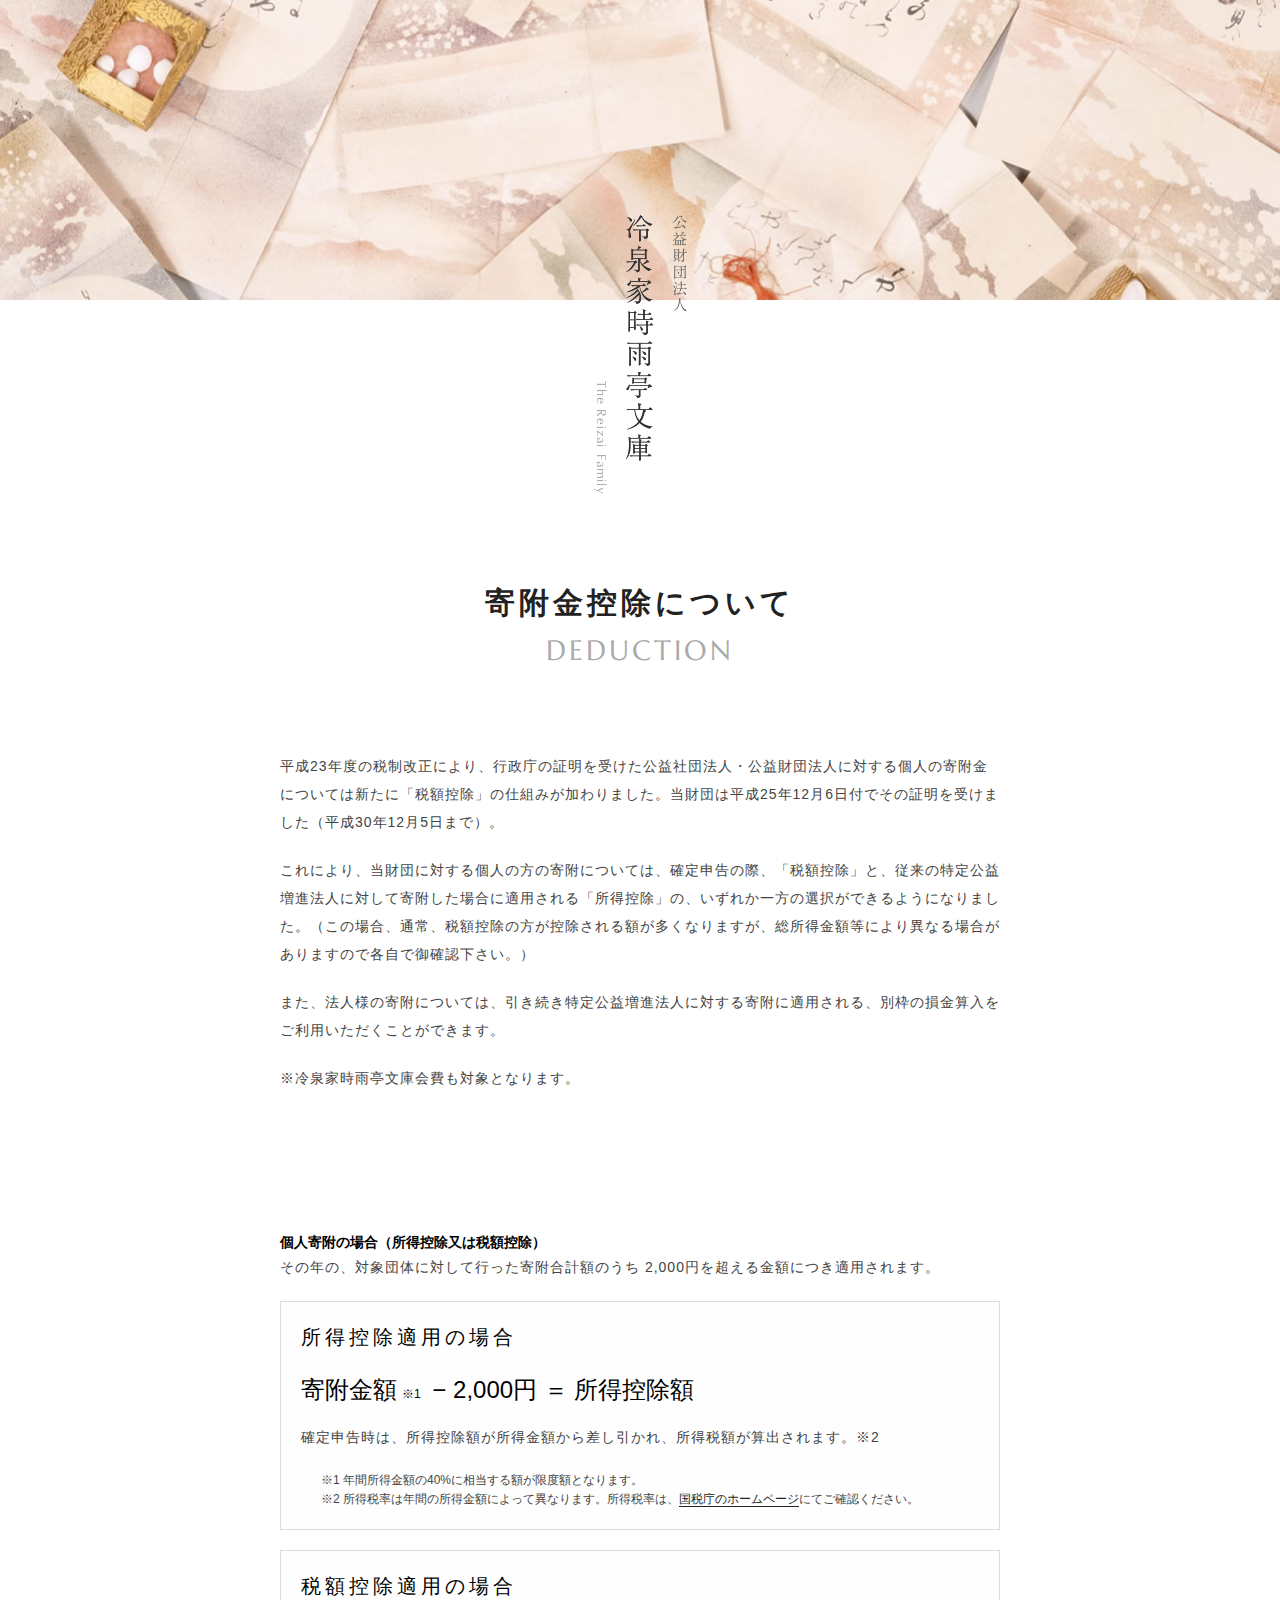
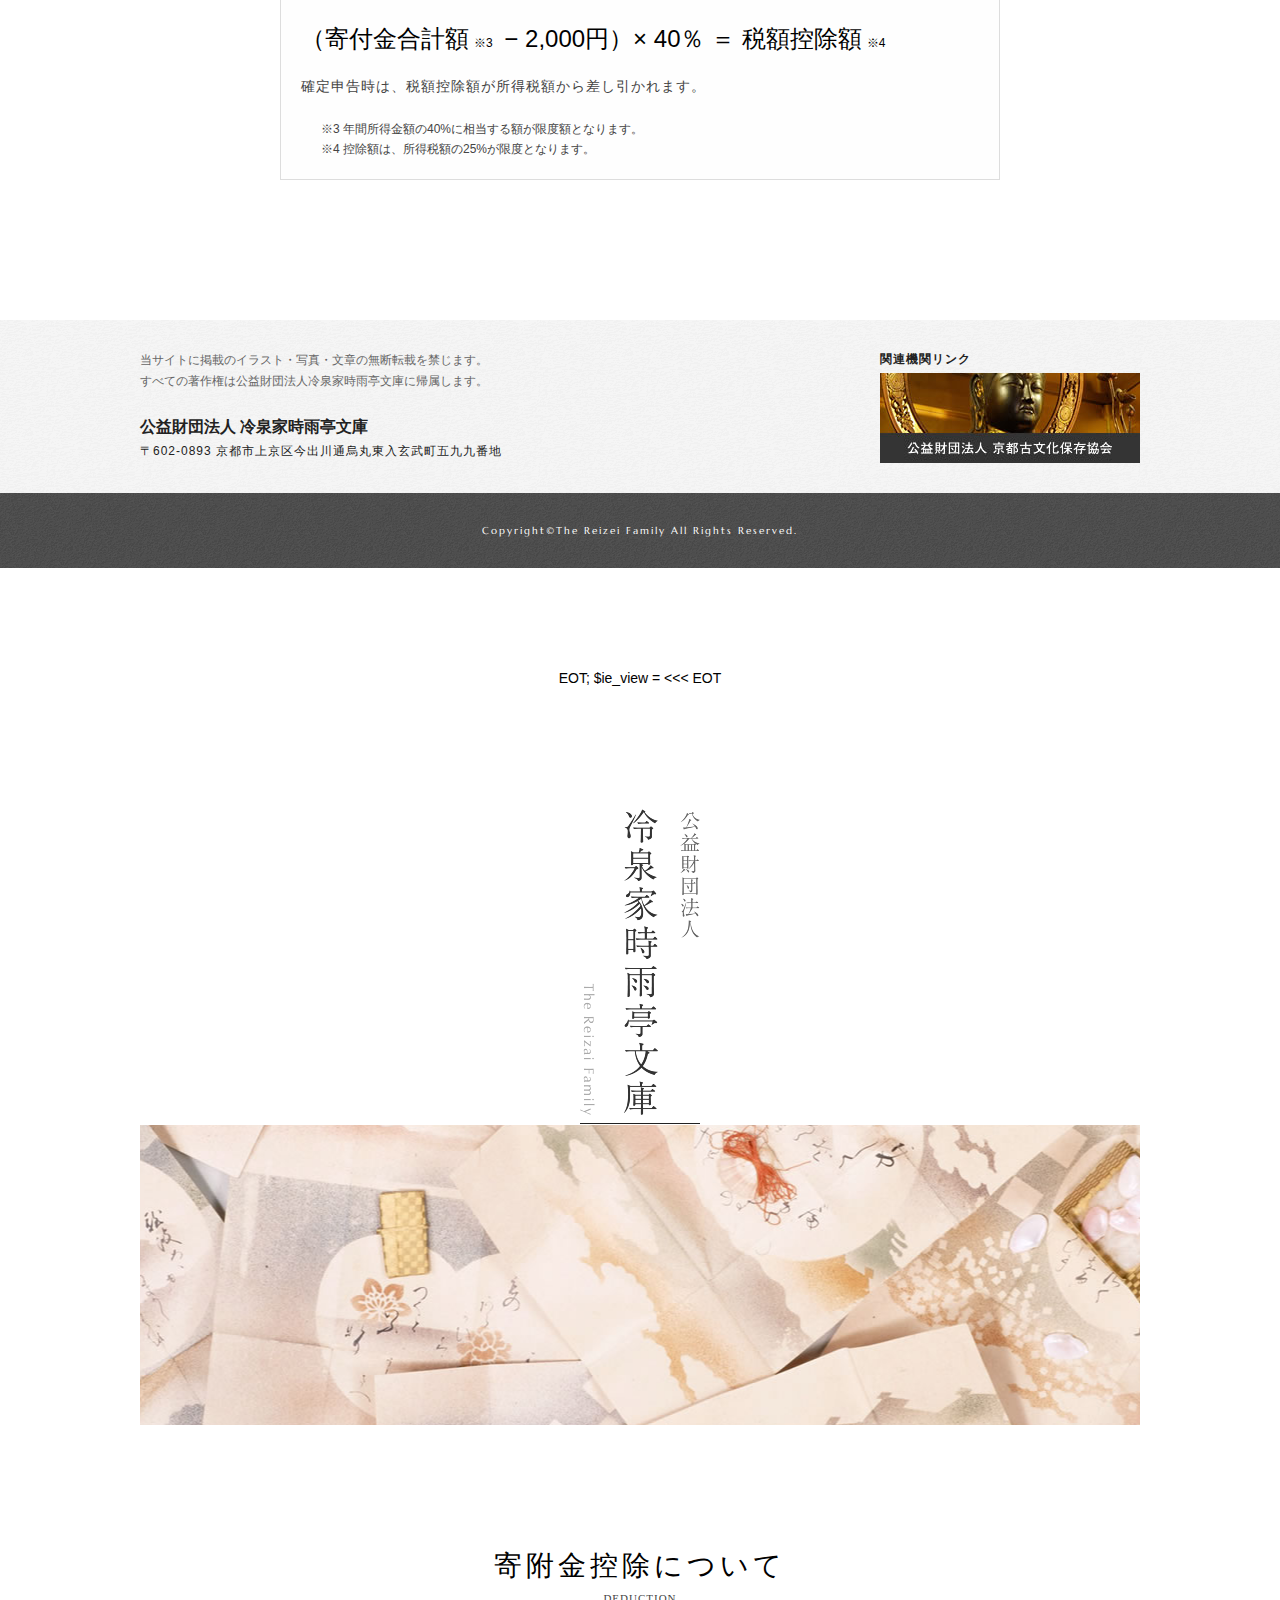
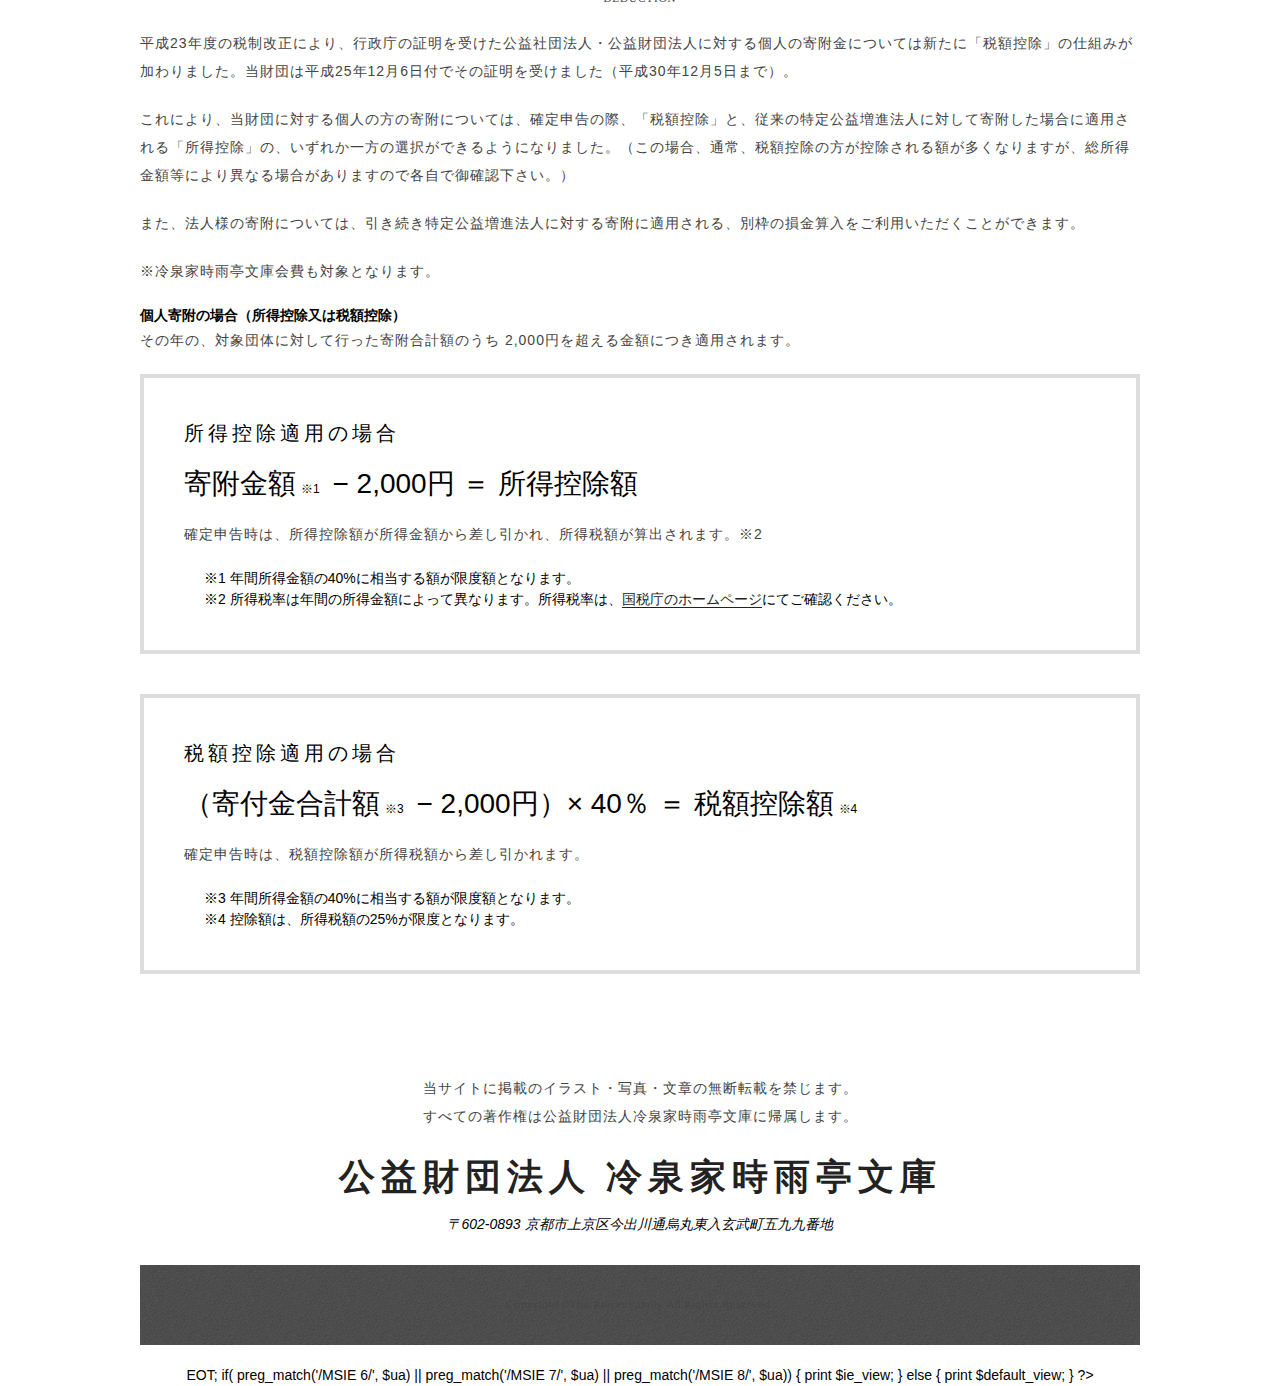
==== deduction/index.html @ daffceaa "テストアップ" ====
<?php

$ua = $_SERVER['HTTP_USER_AGENT'];

$default_view = <<< EOT
<!DOCTYPE html>
<html lang="ja" class="device-desktop">
<head>

  <meta charset="UTF-8">
  <title>寄附金控除について | 公益財団法人 冷泉家時雨亭文庫</title>
  <meta name="description" content="財団法人「冷泉家時雨亭文庫」は、冷泉家に伝わる貴重な文化遺産を、将来にわたり総合的かつ恒久的に継承保存していくことを目的に設立されました。">
  <meta name="keywords" content="冷泉家,冷泉,冷泉家時雨亭文庫,時雨亭,和歌">

  <meta property="og:title" content="">
  <meta property="og:description" content="">
  <meta property="og:url" content="">
  <meta property="og:type" content="website">
  <meta property="og:locale" content="ja_JP">
  <meta property="og:site_name" content="">
  <meta property="og:image" content="/assets/img/og/og.jpg">

  <meta name="viewport" content="width=device-width, initial-scale=1, minimum-scale=1, maximum-scale=1, user-scalable=no">
  <meta name="format-detection" content="telephone=no">

  <link rel="stylesheet" href="https://maxcdn.bootstrapcdn.com/font-awesome/4.2.0/css/font-awesome.min.css">
  <link rel="stylesheet" href="/assets/css/font-awesome.min.css">
  <link rel="stylesheet" href="/assets/css/reset.css">
  <link rel="stylesheet" href="/assets/css/style.css">
  <link rel="stylesheet" href="/assets/css/jquery.bxslider.css">

  <!--[if lt IE 9]><script src="/assets/js/html5shiv.min.js"></script><![endif]-->
  <script src="//typesquare.com/accessor/script/typesquare.js?W7M97tGC9VM%3D"></script>

  <script>
    (function(i,s,o,g,r,a,m){i['GoogleAnalyticsObject']=r;i[r]=i[r]||function(){
    (i[r].q=i[r].q||[]).push(arguments)},i[r].l=1*new Date();a=s.createElement(o),
    m=s.getElementsByTagName(o)[0];a.async=1;a.src=g;m.parentNode.insertBefore(a,m)
    })(window,document,'script','//www.google-analytics.com/analytics.js','ga');
    ga('create', 'UA-64356770-1', 'auto');
    ga('send', 'pageview');
  </script>
</head>
<body class="contents-page">

  <div class="container">

    <div class="contents-header">
      <header>
        <div class="bg"></div>
        <div class="logo">
            <a href="/">
              <h1>冷泉家時雨亭文庫</h1>
              <h2>公益社団法人</h2>
              <h3>The Reizei Family</h3>
            </a>
  		  </div>
      </header>
    </div>

    <div class="form-contents">

      <div class="lead-txt">
        <h1>寄附金控除について</h1>
        <h2 class="en">DEDUCTION</h2>
      </div>

      <div class="section">
        <p>平成23年度の税制改正により、行政庁の証明を受けた公益社団法人・公益財団法人に対する個人の寄附金については新たに「税額控除」の仕組みが加わりました。当財団は平成25年12月6日付でその証明を受けました（平成30年12月5日まで）。</p>
        <p>これにより、当財団に対する個人の方の寄附については、確定申告の際、「税額控除」と、従来の特定公益増進法人に対して寄附した場合に適用される「所得控除」の、いずれか一方の選択ができるようになりました。（この場合、通常、税額控除の方が控除される額が多くなりますが、総所得金額等により異なる場合がありますので各自で御確認下さい。）</p>
        <p>また、法人様の寄附については、引き続き特定公益増進法人に対する寄附に適用される、別枠の損金算入をご利用いただくことができます。</p>
        <p>※冷泉家時雨亭文庫会費も対象となります。</p>
      </div>

      <div class="section">  
        <h3>個人寄附の場合（所得控除又は税額控除）</h3>
        <p>その年の、対象団体に対して行った寄附合計額のうち 2,000円を超える金額につき適用されます。</p>
        <div class="deduction">
          <h2>所得控除適用の場合</h2>
          <h3>寄附金額<span>※1</span> − 2,000円 ＝ 所得控除額</h3>
          <p>確定申告時は、所得控除額が所得金額から差し引かれ、所得税額が算出されます。<span>※2</span></p>
          <ul>
            <li>※1 年間所得金額の40%に相当する額が限度額となります。</li>
            <li>※2 所得税率は年間の所得金額によって異なります。所得税率は、<a href="http://www.nta.go.jp/taxanswer/shotoku/2260.htm" target="_blank">国税庁のホームページ</a>にてご確認ください。</li>
        </div>
        <div class="deduction">
          <h2>税額控除適用の場合</h2>
          <h3>（寄付金合計額<span>※3</span> − 2,000円）× 40％ ＝ 税額控除額<span>※4</span></h3>
          <p>確定申告時は、税額控除額が所得税額から差し引かれます。</p>
          <ul>
            <li>※3 年間所得金額の40%に相当する額が限度額となります。</li>
            <li>※4 控除額は、所得税額の25%が限度となります。</li>
        </div>
      </div>


    </div>

    <footer>
      <div class="inner">
        <section class="info">
          <p>当サイトに掲載のイラスト・写真・文章の無断転載を禁じます。<br>すべての著作権は公益財団法人冷泉家時雨亭文庫に帰属します。</p>
          <h1>公益財団法人 冷泉家時雨亭文庫</h1>
          <address>〒602-0893 <span class="only-phone"><br></span>京都市上京区今出川通烏丸東入玄武町五九九番地</address>
        </section>
        <section class="link">
          <h1>関連機関リンク</h1>
          <div><a href="http://www.kobunka.com/" target="_blank">公益財団法人 京都古文化保存協会</a></figure>
        </section>
      </div>
    </footer>
  
    <div class="copyright">
      <small>Copyright&copy;The Reizei Family All Rights Reserved.</small>
    </div>

  </div>

  <script src="https://ajax.googleapis.com/ajax/libs/jquery/1.11.1/jquery.min.js"></script>
  <script src="/assets/js/jquery.easing1.3.js"></script>
  <script src="/assets/js/jquery.general.responsive.js"></script>
  <script src="/assets/js/jquery.bxslider.min.js"></script>
  <script src="/assets/js/jquery.inview.min.js"></script>
  <script src="/assets/js/jquery.pjax.js"></script>
  <script src="/assets/js/common.js"></script>  

</body>
</html>
EOT;

$ie_view = <<< EOT
<!DOCTYPE html>
<html lang="ja">
<head>

  <meta charset="UTF-8">
  <title>寄附金控除について | 公益財団法人 冷泉家時雨亭文庫</title>
  <meta name="description" content="財団法人「冷泉家時雨亭文庫」は、冷泉家に伝わる貴重な文化遺産を、将来にわたり総合的かつ恒久的に継承保存していくことを目的に設立されました。">
  <meta name="keywords" content="冷泉家,冷泉,冷泉家時雨亭文庫,時雨亭,和歌">

  <meta property="og:title" content="">
  <meta property="og:description" content="">
  <meta property="og:url" content="">
  <meta property="og:type" content="website">
  <meta property="og:locale" content="ja_JP">
  <meta property="og:site_name" content="">
  <meta property="og:image" content="/assets/img/og/og.jpg">

  <meta name="viewport" content="width=device-width, initial-scale=1, minimum-scale=1, maximum-scale=1, user-scalable=no">
  <meta name="format-detection" content="telephone=no">

  <link rel="stylesheet" href="/assets/css/reset.css">
  <link rel="stylesheet" href="/assets/css/ie.css">

  <!--[if lt IE 9]><script src="/assets/js/html5shiv.min.js"></script><![endif]-->
  <script>
    (function(i,s,o,g,r,a,m){i['GoogleAnalyticsObject']=r;i[r]=i[r]||function(){
    (i[r].q=i[r].q||[]).push(arguments)},i[r].l=1*new Date();a=s.createElement(o),
    m=s.getElementsByTagName(o)[0];a.async=1;a.src=g;m.parentNode.insertBefore(a,m)
    })(window,document,'script','//www.google-analytics.com/analytics.js','ga');
    ga('create', 'UA-64356770-1', 'auto');
    ga('send', 'pageview');
  </script>
</head>
<body class="contents-page">

<div class="contents">

  <div class="header">
     <h1 class="logo"><a href="/"><img src="/assets/img/pc/hd_logo_01.png" alt="公益財団法人 冷泉家時雨亭文庫"></a></h1>
     <div class="bg"></div>
   </div>
  
  <div class="section" id="deduction">
    <h2>寄附金控除について</h2>
    <p class="en">DEDUCTION</h2>

    <p>平成23年度の税制改正により、行政庁の証明を受けた公益社団法人・公益財団法人に対する個人の寄附金については新たに「税額控除」の仕組みが加わりました。当財団は平成25年12月6日付でその証明を受けました（平成30年12月5日まで）。</p>
    <p>これにより、当財団に対する個人の方の寄附については、確定申告の際、「税額控除」と、従来の特定公益増進法人に対して寄附した場合に適用される「所得控除」の、いずれか一方の選択ができるようになりました。（この場合、通常、税額控除の方が控除される額が多くなりますが、総所得金額等により異なる場合がありますので各自で御確認下さい。）</p>
    <p>また、法人様の寄附については、引き続き特定公益増進法人に対する寄附に適用される、別枠の損金算入をご利用いただくことができます。</p>
    <p>※冷泉家時雨亭文庫会費も対象となります。</p>

    <h3>個人寄附の場合（所得控除又は税額控除）</h3>
    <p>その年の、対象団体に対して行った寄附合計額のうち 2,000円を超える金額につき適用されます。</p>
    <div class="deduction">
      <h2>所得控除適用の場合</h2>
      <h3>寄附金額<span>※1</span> − 2,000円 ＝ 所得控除額</h3>
      <p>確定申告時は、所得控除額が所得金額から差し引かれ、所得税額が算出されます。<span>※2</span></p>
      <ul>
        <li>※1 年間所得金額の40%に相当する額が限度額となります。</li>
        <li>※2 所得税率は年間の所得金額によって異なります。所得税率は、<a href="http://www.nta.go.jp/taxanswer/shotoku/2260.htm" target="_blank">国税庁のホームページ</a>にてご確認ください。</li>
    </div>
    <div class="deduction">
      <h2>税額控除適用の場合</h2>
      <h3>（寄付金合計額<span>※3</span> − 2,000円）× 40％ ＝ 税額控除額<span>※4</span></h3>
      <p>確定申告時は、税額控除額が所得税額から差し引かれます。</p>
      <ul>
        <li>※3 年間所得金額の40%に相当する額が限度額となります。</li>
        <li>※4 控除額は、所得税額の25%が限度となります。</li>
    </div>
  </div>

    <div class="footer">
      <p>当サイトに掲載のイラスト・写真・文章の無断転載を禁じます。<br>すべての著作権は公益財団法人冷泉家時雨亭文庫に帰属します。</p>
      <h1>公益財団法人 冷泉家時雨亭文庫</h1>
      <address>〒602-0893 <span class="only-phone"><br></span>京都市上京区今出川通烏丸東入玄武町五九九番地</address>
    </div>
    <p class="copyright">Copyright&copy;The Reizei Family All Rights Reserved.</p>
    </div>

</body>
</html>
EOT;


if( preg_match('/MSIE 6/', $ua) || preg_match('/MSIE 7/', $ua) || preg_match('/MSIE 8/', $ua)) {
	print $ie_view;
} else {
	print $default_view;
}

?>
---- assets/css/style.css ----
﻿@import url(http://fonts.googleapis.com/css?family=Marcellus);body{line-height:1.5;background-color:#fff;color:#000;font-family:'Helvetica','Arial', 游ゴシック体, 'Yu Gothic', YuGothic, 'ヒラギノ角ゴシック Pro', 'Hiragino Kaku Gothic Pro', メイリオ, Meiryo, Osaka, 'ＭＳ Ｐゴシック', 'MS PGothic', sans-serif;-webkit-text-size-adjust:100%;-webkit-font-smoothing:antialiased}@media screen and (max-width: 600px){body{font-size:14px}}@media screen and (min-width: 601px) and (max-width: 970px){body{font-size:14px}}.device-desktop body{min-width:1000px;font-size:14px;text-align:center}li{list-style-type:none}img{vertical-align:middle}@media screen and (max-width: 971px){img{max-width:100%}}.device-desktop .only-mobile{display:none !important}@media screen and (max-width: 971px){.only-desktop{display:none !important}}@media screen and (max-width: 600px){.hidden-phone{display:none !important}}@media screen and (min-width: 601px) and (max-width: 970px){.hidden-tablet{display:none !important}}@media screen and (min-width: 601px) and (max-width: 970px){.only-phone{display:none !important}}.device-desktop .only-phone{display:none !important}.device-desktop .opening{position:fixed;top:0;left:0;width:100%;height:100%;background:#FFF;z-index:9999}.device-desktop .opening .inner{width:94px;height:246px;position:relative;top:50%;left:50%;margin-top:-123px;margin-left:-47px}.device-desktop .opening .inner h1,.device-desktop .opening .inner h2,.device-desktop .opening .inner h3{filter:progid:DXImageTransform.Microsoft.Alpha(Opacity=0);opacity:0}.device-desktop .opening .inner h1{position:absolute;top:0;left:32px;width:30px;height:246px;width:30px;height:246px;background:url("../img/pc/hd_opening_01.png") no-repeat 0 0;display:block;text-indent:-9999px}.device-desktop .opening .inner h2{position:absolute;top:0;right:0;width:15px;height:98px;width:15px;height:98px;background:url("../img/pc/hd_opening_02.png") no-repeat 0 0;display:block;text-indent:-9999px}.device-desktop .opening .inner h3{position:absolute;bottom:0;left:0;width:15px;height:114px;width:15px;height:114px;background:url("../img/pc/hd_opening_03.png") no-repeat 0 0;display:block;text-indent:-9999px}@media screen and (max-width: 971px){.opening{position:fixed;top:0;left:0;width:100%;height:100%;background:#FFF;z-index:9999}.opening .inner{width:94px;height:246px;position:relative;top:50%;left:50%;margin-top:-123px;margin-left:-47px}.opening .inner h1,.opening .inner h2,.opening .inner h3{filter:progid:DXImageTransform.Microsoft.Alpha(Opacity=0);opacity:0}.opening .inner h1{position:absolute;top:0;left:32px;width:30px;height:246px;width:30px;height:246px;background:url("../img/sp/hd_opening_01.png") no-repeat 0 0;display:block;text-indent:-9999px;background-size:30px 246px}.opening .inner h2{position:absolute;top:0;right:0;width:15px;height:98px;width:15px;height:98px;background:url("../img/sp/hd_opening_02.png") no-repeat 0 0;display:block;text-indent:-9999px;background-size:15px 98px}.opening .inner h3{position:absolute;bottom:0;left:0;width:15px;height:114px;width:15px;height:114px;background:url("../img/sp/hd_opening_03.png") no-repeat 0 0;display:block;text-indent:-9999px;background-size:15px 114px}}.index-header a:link,.index-header a:visited{color:#222;text-decoration:none;border-bottom:none}.device-desktop .index-header a:hover,.device-desktop .index-header a:active{color:#222;text-decoration:none;border-bottom:1px solid #222}.device-desktop .index-header{position:relative;height:100%;table-layout:fixed;display:table;width:100%;text-align:left;margin-bottom:100px}.device-desktop .index-header header{width:420px;height:100%;overflow:hidden;background:url("../img/pc/bg_header_01.jpg") no-repeat 50% 50%;background-size:cover;position:relative;display:table-cell}.device-desktop .index-header header h1{width:120px;height:306px;position:absolute;top:80px;left:50%;margin-left:-60px;width:120px;height:306px;background:url("../img/pc/hd_logo_01.png") no-repeat 0 0;display:block;text-indent:-9999px}.device-desktop .index-header header nav{position:absolute;bottom:80px;width:420px}.device-desktop .index-header header nav ul li{padding:0 20px;text-align:center;letter-spacing:3px;margin-top:25px;line-height:1.0}.device-desktop .index-header .slider{display:table-cell;height:100%;overflow:hidden}.device-desktop .index-header .slider li{width:100%;height:100%;font-size:0;text-indent:-9999}.device-desktop .index-header .slider li.col-1{background:url("../img/pc/pic_header_01.jpg") no-repeat 50% 50%;background-size:cover}.device-desktop .index-header .slider li.col-2{background:url("../img/pc/pic_header_02.jpg") no-repeat 50% 50%;background-size:cover}.device-desktop .index-header .slider li.col-3{background:url("../img/pc/pic_header_03.jpg") no-repeat 50% 50%;background-size:cover}@media screen and (min-width: 601px) and (max-width: 970px){.index-header{position:relative;height:620px !important;table-layout:fixed;display:table;width:100%;text-align:left;margin-bottom:100px}.index-header header{width:280px;height:100%;overflow:hidden;background:url("../img/pc/bg_header_01.jpg") no-repeat 50% 50%;background-size:cover;position:relative;display:table-cell}.index-header header h1{width:100px;height:257px;position:absolute;top:70px;left:50%;margin-left:-60px;width:100px;height:257px;background:url("../img/sp/hd_logo_01.png") no-repeat 0 0;display:block;text-indent:-9999px;background-size:100px 257px}.index-header header nav{position:absolute;bottom:70px;width:280px}.index-header header nav ul li{padding:0 20px;text-align:center;letter-spacing:3px;margin-top:20px;line-height:1.0;font-size:12px}.index-header .slider{display:table-cell;height:100%;overflow:hidden}.index-header .slider li{width:100%;height:620px !important;font-size:0;text-indent:-9999}.index-header .slider li.col-1{background:url("../img/pc/pic_header_01.jpg") no-repeat 50% 50%;background-size:cover}.index-header .slider li.col-2{background:url("../img/pc/pic_header_02.jpg") no-repeat 50% 50%;background-size:cover}.index-header .slider li.col-3{background:url("../img/pc/pic_header_03.jpg") no-repeat 50% 50%;background-size:cover}}@media screen and (max-width: 600px){.index-m-header header{position:relative;margin-bottom:60px}.index-m-header header .bg{width:100%;height:250px;background:url("../img/pc/pic_header_01.jpg") no-repeat 50% 100%;background-size:cover}.index-m-header header .logo{width:94px;height:246px;position:relative;top:-20px;left:50%;margin-left:-47px}.index-m-header header .logo h1{position:absolute;top:0;left:32px;width:30px;height:246px;width:30px;height:246px;background:url("../img/sp/hd_opening_01.png") no-repeat 0 0;display:block;text-indent:-9999px;background-size:30px 246px}.index-m-header header .logo h2{position:absolute;top:0;right:0;width:15px;height:98px;width:15px;height:98px;background:url("../img/sp/hd_opening_02.png") no-repeat 0 0;display:block;text-indent:-9999px;background-size:15px 98px}.index-m-header header .logo h3{position:absolute;bottom:0;left:0;width:15px;height:114px;width:15px;height:114px;background:url("../img/sp/hd_opening_03.png") no-repeat 0 0;display:block;text-indent:-9999px;background-size:15px 114px}}.global-m-nav a:link,.global-m-nav a:visited{color:#222;text-decoration:none;border-bottom:1px solid #222}.device-desktop .global-m-nav a:hover,.device-desktop .global-m-nav a:active{color:#222;text-decoration:none;border-bottom:none}@media screen and (max-width: 600px){.global-m-nav .menu-btn{display:block;width:42px;height:42px;position:fixed;top:0;right:0;z-index:99;background:#FFF;cursor:pointer}.global-m-nav .menu-btn.active span:first-child{-webkit-transform:translateY(8px) rotate(45deg);-moz-transform:translateY(8px) rotate(45deg);-ms-transform:translateY(8px) rotate(45deg);transform:translateY(8px) rotate(45deg)}.global-m-nav .menu-btn.active span:nth-child(2){opacity:0}.global-m-nav .menu-btn.active span:last-child{-webkit-transform:translateY(-8px) rotate(-45deg);-moz-transform:translateY(-8px) rotate(-45deg);-ms-transform:translateY(-8px) rotate(-45deg);transform:translateY(-8px) rotate(-45deg)}.global-m-nav .menu-btn span{display:block;background:#222;width:24px;height:2px;position:absolute;left:9px;transition:all 0.4s;-webkit-transition:all 0.4s;-moz-transition:all 0.4s}.global-m-nav .menu-btn span:first-child{top:12px}.global-m-nav .menu-btn span:nth-child(2){margin-top:-1px;top:50%}.global-m-nav .menu-btn span:last-child{bottom:12px}}.global-m-nav nav{display:none;box-sizing:border-box;width:100%;height:100%;padding:60px 15px 15px;background:#FFF;line-height:68px;text-align:center;position:fixed;top:0;left:0;z-index:98}.device-desktop .contents-header header{position:relative}.device-desktop .contents-header header .bg{width:100%;height:300px;background:url("../img/pc/pic_header_01.jpg") no-repeat 50% 100%;background-size:cover;background-attachment:fixed}.device-desktop .contents-header header .logo{width:94px;height:280px;position:relative;top:-85px;left:50%;margin-left:-47px}.device-desktop .contents-header header .logo h1{position:absolute;top:0;left:32px;width:30px;height:246px;background:url("../img/pc/hd_opening_01.png") no-repeat 0 0;display:block;text-indent:-9999px}.device-desktop .contents-header header .logo h2{position:absolute;top:0;right:0;width:15px;height:98px;background:url("../img/pc/hd_opening_02.png") no-repeat 0 0;display:block;text-indent:-9999px}.device-desktop .contents-header header .logo h3{position:absolute;bottom:0;left:0;width:15px;height:114px;background:url("../img/pc/hd_opening_03.png") no-repeat 0 0;display:block;text-indent:-9999px}@media screen and (min-width: 601px) and (max-width: 970px){.contents-header header{position:relative}.contents-header header .bg{width:100%;height:300px;background:url("../img/pc/pic_header_01.jpg") no-repeat 50% 100%;background-size:cover}.contents-header header .logo{width:94px;height:246px;position:relative;top:-85px;left:50%;margin-left:-47px}.contents-header header .logo h1{position:absolute;top:0;left:32px;width:30px;height:246px;width:30px;height:246px;background:url("../img/sp/hd_opening_01.png") no-repeat 0 0;display:block;text-indent:-9999px;background-size:30px 246px}.contents-header header .logo h2{position:absolute;top:0;right:0;width:15px;height:98px;width:15px;height:98px;background:url("../img/sp/hd_opening_02.png") no-repeat 0 0;display:block;text-indent:-9999px;background-size:15px 98px}.contents-header header .logo h3{position:absolute;bottom:0;left:0;width:15px;height:114px;width:15px;height:114px;background:url("../img/sp/hd_opening_03.png") no-repeat 0 0;display:block;text-indent:-9999px;background-size:15px 114px}}@media screen and (max-width: 600px){.contents-header header{position:relative}.contents-header header .bg{width:100%;height:300px;background:url("../img/pc/pic_header_01.jpg") no-repeat 50% 100%;background-size:cover}.contents-header header .logo{width:94px;height:246px;position:relative;top:-85px;left:50%;margin-left:-47px}.contents-header header .logo h1{position:absolute;top:0;left:32px;width:30px;height:246px;width:30px;height:246px;background:url("../img/sp/hd_opening_01.png") no-repeat 0 0;display:block;text-indent:-9999px;background-size:30px 246px}.contents-header header .logo h2{position:absolute;top:0;right:0;width:15px;height:98px;width:15px;height:98px;background:url("../img/sp/hd_opening_02.png") no-repeat 0 0;display:block;text-indent:-9999px;background-size:15px 98px}.contents-header header .logo h3{position:absolute;bottom:0;left:0;width:15px;height:114px;width:15px;height:114px;background:url("../img/sp/hd_opening_03.png") no-repeat 0 0;display:block;text-indent:-9999px;background-size:15px 114px}}.contents a:link,.contents a:visited{color:#222;text-decoration:none;border-bottom:1px solid #222}.device-desktop .contents a:hover,.device-desktop .contents a:active{color:#222;text-decoration:none;border-bottom:none}.device-desktop .contents{width:1000px;margin:0 auto;text-align:left}.device-desktop .contents nav{background:#FEFEFE;padding:20px 0;z-index:999;text-align:center;top:0;display:none;opacity:0}.device-desktop .contents nav ul{padding:0;width:1000px;margin:0 auto}.device-desktop .contents nav ul:after{content:"";display:block;clear:both}.device-desktop .contents nav ul li{list-style:none;float:left;line-height:30px;width:165px;text-align:center;border-left:1px solid #AAA;letter-spacing:2px}.device-desktop .contents nav ul li:last-child{border-right:1px solid #AAA;float:right}.device-desktop .contents .fixed{position:fixed;top:0}.device-desktop .contents>section{margin-bottom:100px}.device-desktop .contents>section:after{content:"";display:block;clear:both}.device-desktop .contents h1{font-size:36px;margin-bottom:10px;font-family:"Ryumin Light KL";letter-spacing:6px;color:#222}.device-desktop .contents h2.en{margin-bottom:30px;font-family:'Marcellus', serif;letter-spacing:3px;color:#AAA}.device-desktop .contents p{line-height:2.0;margin-bottom:20px;letter-spacing:1px;color:#444}.device-desktop .contents p.num{margin-bottom:10px;font-family:'Marcellus', serif;letter-spacing:3px;color:#888}@media screen and (min-width: 601px) and (max-width: 970px){.contents{width:auto;padding:0 40px;margin:0 auto;text-align:left}.contents nav{background:#FEFEFE;padding:20px 0;z-index:999;text-align:center;top:0;display:none;opacity:0}.contents nav ul{padding:0;width:100%;margin:0 auto;text-align:center}.contents nav ul:after{content:"";display:block;clear:both}.contents nav ul li{list-style:none;float:none;display:inline;line-height:30px;width:auto;margin-right:30px;font-size:12px;text-align:center;border-left:none;letter-spacing:2px}.contents nav ul li:last-child{border-right:none;margin-right:0;float:none}.contents .fixed{position:fixed;top:0}.contents>section{margin-bottom:100px}.contents>section:after{content:"";display:block;clear:both}.contents h1{font-size:36px;margin-bottom:10px;font-family:"Ryumin Light KL";letter-spacing:6px;color:#222}.contents h2.en{margin-bottom:30px;font-family:'Marcellus', serif;letter-spacing:3px;color:#AAA}.contents p{line-height:2.0;margin-bottom:20px;letter-spacing:1px;color:#444}.contents p.num{margin-bottom:10px;font-family:'Marcellus', serif;letter-spacing:3px;color:#888}}@media screen and (max-width: 600px){.contents{width:auto;padding:0 20px;margin:0 auto;text-align:left}.contents>section{margin-bottom:100px}.contents>section:after{content:"";display:block;clear:both}.contents h1{font-size:28px;margin-bottom:10px;font-family:"Ryumin Light KL";letter-spacing:6px;color:#222}.contents h2.en{margin-bottom:30px;font-family:'Marcellus', serif;letter-spacing:3px;color:#AAA}.contents p{line-height:2.0;margin-bottom:20px;letter-spacing:1px;color:#444}.contents p.num{margin-bottom:10px;font-family:'Marcellus', serif;letter-spacing:3px;color:#888}.contents .text figure{margin-bottom:20px}}.contents nav>ul>li a:link,.contents nav>ul>li a:visited{color:#222;text-decoration:none;border-bottom:none}.device-desktop .contents nav>ul>li a:hover,.device-desktop .contents nav>ul>li a:active{color:#222;text-decoration:none;border-bottom:1px solid #222}.form-contents a:link,.form-contents a:visited{color:#222;text-decoration:none;border-bottom:1px solid #222}.device-desktop .form-contents a:hover,.device-desktop .form-contents a:active{color:#222;text-decoration:none;border-bottom:none}.device-desktop .form-contents{width:720px;padding:0 140px;margin:0 auto 100px auto;text-align:left}.device-desktop .form-contents h1{font-size:30px;margin-bottom:5px;font-family:"Ryumin Light KL";letter-spacing:4px;color:#222}.device-desktop .form-contents h2.en{margin-bottom:30px;font-family:'Marcellus', serif;letter-spacing:3px;color:#AAA}.device-desktop .form-contents .section{padding-bottom:20px}.device-desktop .form-contents .lead-txt{text-align:center;margin-bottom:80px}.device-desktop .form-contents .lead-txt ul li{font-size:10px;line-height:2.0;letter-spacing:1px;color:#444}.device-desktop .form-contents .lead-txt .btn-section{padding-top:20px;text-align:center}.device-desktop .form-contents .lead-txt .btn-section:after{content:"";display:block;clear:both}.device-desktop .form-contents .lead-txt .btn-section a{display:inline-block;border-radius:3px;background-color:#222;border:1px solid;border-color:#222 #222 #555;box-shadow:inset 0 1px 0 #555;box-sizing:border-box;-webkit-appearance:none;padding:15px;font-size:14px;font-weight:bold;letter-spacing:2px;color:#FFF;width:350px;text-align:center;cursor:pointer;margin:0 auto;text-decoration:none}.device-desktop .form-contents .bs-section ul{padding-bottom:10px}.device-desktop .form-contents .bs-section ul li{font-size:16px;line-height:2.0;border-bottom:1px solid #DDD;padding-bottom:10px;margin-bottom:10px}.device-desktop .form-contents .bs-section p{font-size:12px}.device-desktop .form-contents p{line-height:2.0;margin-bottom:20px;letter-spacing:1px;color:#444}.device-desktop .form-contents p.err{display:block;color:#990000}.device-desktop .form-contents .deduction{padding:20px;margin-bottom:20px;background:#FEFEFE;border:1px solid #DDD}.device-desktop .form-contents .deduction h2{margin-bottom:20px}.device-desktop .form-contents .deduction h3{font-size:24px;font-weight:normal}.device-desktop .form-contents .deduction h3 span{font-size:12px;padding:0 5px}.device-desktop .form-contents .deduction ul li{font-size:12px;color:#444;line-height:1.6}.device-desktop .form-contents .form-section dl{margin-bottom:20px}.device-desktop .form-contents .form-section dl:after{content:"";display:block;clear:both}.device-desktop .form-contents .form-section dl dt{width:140px;float:left;letter-spacing:1px;color:#444;line-height:36px}.device-desktop .form-contents .form-section dl dt em{color:#990000}.device-desktop .form-contents .form-section dl dd{width:550px;float:right}.device-desktop .form-contents .form-section dl dd span{padding-left:10px;font-size:12px;color:#666}.device-desktop .form-contents .form-section dl dd em{display:inline-block;font-style:normal;font-size:14px;color:#444;padding:8px 0}.device-desktop .form-contents .form-section dl dd em.err{display:block;color:#990000;font-size:12px}.device-desktop .form-contents .form-section dl dd input{padding:10px;border:1px solid #DDD;font-size:14px;background:#F3F3F3;color:#444}.device-desktop .form-contents .form-section dl dd input.text-l{width:528px}.device-desktop .form-contents .form-section dl dd input.text-s{width:230px}.device-desktop .form-contents .form-section dl dd .select{width:240px;vertical-align:middle;color:#444;height:30px;border:1px solid #DDD}.device-desktop .form-contents .form-section .btn-section{padding-top:20px;padding-left:170px}.device-desktop .form-contents .form-section .btn-section:after{content:"";display:block;clear:both}.device-desktop .form-contents .form-section .btn-section input{display:inline-block;border-radius:3px;background-color:#222;border:1px solid;border-color:#222 #222 #555;box-shadow:inset 0 1px 0 #555;box-sizing:border-box;-webkit-appearance:none;padding:15px;font-size:14px;font-weight:bold;letter-spacing:2px;color:#FFF;width:350px;text-align:center;cursor:pointer;float:left;margin-right:40px}.device-desktop .form-contents .form-section .btn-section ul li{line-height:50px}.device-desktop .form-contents .form-section .btn-section ul li a:link,.device-desktop .form-contents .form-section .btn-section ul li a:visited{color:#222;text-decoration:none;border-bottom:1px solid #222}.device-desktop .device-desktop .form-contents .form-section .btn-section ul li a:hover,.device-desktop .device-desktop .form-contents .form-section .btn-section ul li a:active{color:#222;text-decoration:none;border-bottom:none}.device-desktop .form-contents .form-section .btn-section ul li i{margin-right:8px}@media screen and (min-width: 601px) and (max-width: 970px){.form-contents{width:auto;padding:0 40px;margin:0 auto 100px auto;text-align:left}.form-contents h1{font-size:30px;margin-bottom:5px;font-family:"Ryumin Light KL";letter-spacing:4px;color:#222;text-align:center}.form-contents h2.en{margin-bottom:30px;font-family:'Marcellus', serif;letter-spacing:3px;color:#AAA;text-align:center}.form-contents .section{padding-bottom:20px}.form-contents .lead-txt{text-align:center;margin-bottom:80px}.form-contents .lead-txt ul li{font-size:10px;line-height:2.0;letter-spacing:1px;color:#444}.form-contents .lead-txt .btn-section{padding-top:20px;text-align:center}.form-contents .lead-txt .btn-section:after{content:"";display:block;clear:both}.form-contents .lead-txt .btn-section a{display:inline-block;border-radius:3px;background-color:#222;border:1px solid;border-color:#222 #222 #555;box-shadow:inset 0 1px 0 #555;box-sizing:border-box;-webkit-appearance:none;padding:15px;font-size:14px;font-weight:bold;letter-spacing:2px;color:#FFF;width:350px;text-align:center;cursor:pointer;margin:0 auto;text-decoration:none}.form-contents .bs-section ul{padding-bottom:10px}.form-contents .bs-section ul li{font-size:16px;line-height:2.0;border-bottom:1px solid #DDD;padding-bottom:10px;margin-bottom:10px}.form-contents .bs-section p{font-size:12px}.form-contents p{line-height:2.0;margin-bottom:20px;letter-spacing:1px;color:#444}.form-contents p.err{display:block;color:#990000}.form-contents .deduction{padding:20px;margin-bottom:20px;background:#FEFEFE;border:1px solid #DDD}.form-contents .deduction h2{margin-bottom:20px}.form-contents .deduction h3{font-size:24px;font-weight:normal}.form-contents .deduction h3 span{font-size:12px;padding:0 5px}.form-contents .deduction ul li{font-size:12px;color:#444;line-height:1.6}.form-contents .form-section dl{margin-bottom:20px;display:table;width:100%}.form-contents .form-section dl:after{content:"";display:block;clear:both}.form-contents .form-section dl dt{width:140px;display:table-cell;letter-spacing:1px;color:#444;line-height:36px}.form-contents .form-section dl dt em{color:#990000}.form-contents .form-section dl dd{width:auto;display:table-cell;padding-left:30px}.form-contents .form-section dl dd span{padding-left:10px;font-size:12px;color:#666}.form-contents .form-section dl dd em{display:inline-block;font-style:normal;font-size:14px;color:#444;padding:8px 0}.form-contents .form-section dl dd em.err{display:block;color:#990000;font-size:12px}.form-contents .form-section dl dd input{padding:10px;border:1px solid #DDD;font-size:14px;background:#F3F3F3;color:#444}.form-contents .form-section dl dd input.text-l{width:100%}.form-contents .form-section dl dd input.text-s{width:230px}.form-contents .form-section dl dd .select{width:240px;vertical-align:middle;color:#444;height:30px;border:1px solid #DDD}.form-contents .form-section .btn-section{padding-top:20px;padding-left:170px}.form-contents .form-section .btn-section:after{content:"";display:block;clear:both}.form-contents .form-section .btn-section input{display:inline-block;border-radius:3px;background-color:#222;border:1px solid;border-color:#222 #222 #555;box-shadow:inset 0 1px 0 #555;box-sizing:border-box;-webkit-appearance:none;padding:15px;font-size:14px;font-weight:bold;letter-spacing:2px;color:#FFF;width:350px;text-align:center;cursor:pointer;float:left;margin-right:40px}.form-contents .form-section .btn-section ul li{line-height:50px}.form-contents .form-section .btn-section ul li a:link,.form-contents .form-section .btn-section ul li a:visited{color:#222;text-decoration:none;border-bottom:1px solid #222}.device-desktop .form-contents .form-section .btn-section ul li a:hover,.device-desktop .form-contents .form-section .btn-section ul li a:active{color:#222;text-decoration:none;border-bottom:none}.form-contents .form-section .btn-section ul li i{margin-right:8px}}@media screen and (max-width: 600px){.form-contents{padding:0 20px;margin:0 auto 100px auto;text-align:left}.form-contents h1{font-size:28px;margin-bottom:5px;font-family:"Ryumin Light KL";letter-spacing:4px;color:#222;text-align:center}.form-contents h2.en{margin-bottom:30px;font-family:'Marcellus', serif;letter-spacing:3px;color:#AAA;text-align:center}.form-contents .section{padding-bottom:20px}.form-contents .lead-txt{text-align:center;margin-bottom:80px}.form-contents .lead-txt ul li{font-size:10px;line-height:2.0;letter-spacing:1px;color:#444}.form-contents .lead-txt .btn-section{padding-top:20px;text-align:center}.form-contents .lead-txt .btn-section:after{content:"";display:block;clear:both}.form-contents .lead-txt .btn-section a{display:inline-block;border-radius:3px;background-color:#222;border:1px solid;border-color:#222 #222 #555;box-shadow:inset 0 1px 0 #555;box-sizing:border-box;-webkit-appearance:none;padding:15px;font-size:14px;font-weight:bold;letter-spacing:2px;color:#FFF;width:350px;text-align:center;cursor:pointer;margin:0 auto;text-decoration:none}.form-contents .bs-section ul{padding-bottom:10px}.form-contents .bs-section ul li{font-size:16px;line-height:2.0;border-bottom:1px solid #DDD;padding-bottom:10px;margin-bottom:10px}.form-contents .bs-section p{font-size:12px}.form-contents p{line-height:2.0;margin-bottom:20px;letter-spacing:1px;color:#444}.form-contents p.err{display:block;color:#990000}.form-contents .deduction{padding:20px;margin-bottom:20px;background:#FEFEFE;border:1px solid #DDD}.form-contents .deduction h2{margin-bottom:20px}.form-contents .deduction h3{font-size:24px;font-weight:normal}.form-contents .deduction h3 span{font-size:12px;padding:0 5px}.form-contents .deduction ul li{font-size:12px;color:#444;line-height:1.6}.form-contents .form-section dl{margin-bottom:20px;display:table;width:100%}.form-contents .form-section dl:after{content:"";display:block;clear:both}.form-contents .form-section dl dt{width:90px;display:table-cell;letter-spacing:1px;color:#444;line-height:36px}.form-contents .form-section dl dt em{color:#990000}.form-contents .form-section dl dd{width:auto;display:table-cell}.form-contents .form-section dl dd span{padding-left:10px;font-size:12px;color:#666}.form-contents .form-section dl dd em{display:inline-block;font-style:normal;font-size:14px;color:#444;padding:8px 0}.form-contents .form-section dl dd em.err{display:block;color:#990000;font-size:12px}.form-contents .form-section dl dd input{border:1px solid #DDD;padding:10px;font-size:14px;background:#F3F3F3;color:#444}.form-contents .form-section dl dd input.text-l{width:88%}.form-contents .form-section dl dd input.text-s{width:88%}.form-contents .form-section dl dd .select{width:240px;vertical-align:middle;color:#444;height:30px;border:1px solid #DDD}.form-contents .form-section .btn-section{padding-top:20px}.form-contents .form-section .btn-section:after{content:"";display:block;clear:both}.form-contents .form-section .btn-section input{display:inline-block;border-radius:3px;background-color:#222;border:1px solid;border-color:#222 #222 #555;box-shadow:inset 0 1px 0 #555;box-sizing:border-box;-webkit-appearance:none;padding:15px;font-size:14px;font-weight:bold;letter-spacing:2px;color:#FFF;width:100%;text-align:center;cursor:pointer;float:left;margin-right:40px}.form-contents .form-section .btn-section ul li{line-height:50px}.form-contents .form-section .btn-section ul li a:link,.form-contents .form-section .btn-section ul li a:visited{color:#222;text-decoration:none;border-bottom:1px solid #222}.device-desktop .form-contents .form-section .btn-section ul li a:hover,.device-desktop .form-contents .form-section .btn-section ul li a:active{color:#222;text-decoration:none;border-bottom:none}.form-contents .form-section .btn-section ul li i{margin-right:8px}}.device-desktop .news{padding-left:45px}.device-desktop .news li{text-align:left;margin-bottom:20px;letter-spacing:2px}.device-desktop .news li time{color:#999;margin-right:20px}.device-desktop .news li em{color:#CC0033;font-style:normal}.device-desktop .news:last-child{margin-bottom:0}@media screen and (min-width: 601px) and (max-width: 970px){.news{padding-left:45px}.news li{text-align:left;margin-bottom:20px;letter-spacing:2px;font-size:12px}.news li time{color:#999;margin-right:20px}.news li em{color:#CC0033;font-style:normal}.news:last-child{margin-bottom:0}}@media screen and (max-width: 600px){.news li{text-align:center;margin-bottom:20px;letter-spacing:2px;line-height:1.8;font-size:12px}.news li time{color:#999;display:block}.news li em{color:#CC0033;font-style:normal}.news:last-child{margin-bottom:0}}.device-desktop .about{padding-left:95px}.device-desktop .about .text{width:495px;float:right;padding-top:30px}.device-desktop .about .pic{width:360px;float:left}@media screen and (min-width: 601px) and (max-width: 970px){.about{display:table;width:auto;padding-left:0}.about .text{display:table-cell;width:auto;padding-top:30px;padding-left:30px;vertical-align:top;font-size:12px}.about .pic{display:table-cell;width:240px}.about .pic img{width:100%}}@media screen and (max-width: 600px){.about .text{vertical-align:top;font-size:12px}}.device-desktop .summary{padding-right:95px}.device-desktop .summary .text{width:495px;float:left;padding-top:30px}.device-desktop .summary .text>section{margin-bottom:10px}.device-desktop .summary .text>section:after{content:"";display:block;clear:both}.device-desktop .summary .text>section h3{width:95px;font-weight:normal;float:left;line-height:2.0}.device-desktop .summary .text>section .content{width:400px;float:left}.device-desktop .summary .text>section .content p{margin-bottom:0}.device-desktop .summary .text>section .content aside p{padding-top:10px;font-size:10px}.device-desktop .summary .text>section .content ol{padding-left:25px}.device-desktop .summary .text>section .content ol li{list-style:decimal;line-height:2.0;margin-bottom:5px;letter-spacing:1px;color:#444}.device-desktop .summary .text>section .content ol:last-child{margin-bottom:0}.device-desktop .summary .pic{width:360px;float:right}@media screen and (min-width: 601px) and (max-width: 970px){.summary{display:table;width:auto}.summary .text{display:table-cell;width:auto;float:none;padding-top:30px;padding-right:30px;vertical-align:top;font-size:12px}.summary .text>section{margin-bottom:10px;display:table}.summary .text>section:after{content:"";display:block;clear:both}.summary .text>section h3{width:90px;font-weight:normal;float:none;line-height:2.0;display:table-cell}.summary .text>section .content{width:auto;display:table-cell;float:none}.summary .text>section .content p{margin-bottom:0}.summary .text>section .content aside p{padding-top:10px;font-size:10px}.summary .text>section .content ol{padding-left:25px}.summary .text>section .content ol li{list-style:decimal;line-height:2.0;margin-bottom:5px;letter-spacing:1px;color:#444}.summary .text>section .content ol:last-child{margin-bottom:0}.summary .pic{display:table-cell;width:240px;float:none}.summary .pic img{width:100%}}@media screen and (max-width: 600px){.summary .text{width:auto;float:none;padding-top:30px;vertical-align:top;font-size:12px}.summary .text>section{margin-bottom:10px;display:table}.summary .text>section:after{content:"";display:block;clear:both}.summary .text>section h3{width:90px;font-weight:normal;float:none;line-height:2.0;display:table-cell}.summary .text>section .content{width:auto;display:table-cell;float:none}.summary .text>section .content p{margin-bottom:0}.summary .text>section .content aside p{padding-top:10px;font-size:10px}.summary .text>section .content ol{padding-left:25px}.summary .text>section .content ol li{list-style:decimal;line-height:1.8;margin-bottom:5px;letter-spacing:1px;color:#444}.summary .text>section .content ol li:last-child{margin-bottom:0}}.device-desktop .greeting{padding-left:95px}.device-desktop .greeting .text{width:640px;float:right;padding-top:30px}.device-desktop .greeting .pic{width:210px;float:left}.device-desktop .greeting .pic h1{width:210px;height:250px;background:url("../img/pc/pic_greeting_01.jpg") no-repeat 0 0;display:block;text-indent:-9999px}.device-desktop .greeting .pic p{text-align:center;padding-top:20px;letter-spacing:1px;color:#444}@media screen and (min-width: 601px) and (max-width: 970px){.greeting{display:table;width:auto;padding-left:0}.greeting .text{display:table-cell;width:auto;float:none;padding-top:30px;padding-left:30px;vertical-align:top;font-size:12px}.greeting .pic{display:table-cell;width:210px;float:none}.greeting .pic h1{width:210px;height:250px;background:url("../img/sp/pic_greeting_01.jpg") no-repeat 0 0;display:block;text-indent:-9999px;background-size:210px 250px}.greeting .pic p{text-align:center;padding-top:20px;letter-spacing:1px;color:#444}}@media screen and (max-width: 600px){.greeting{display:table}.greeting .text{padding-top:30px;vertical-align:top;font-size:12px}.greeting .text .pic{text-align:center}.greeting .text .pic h1{width:210px;height:250px;background:url("../img/sp/pic_greeting_01.jpg") no-repeat 0 0;display:block;text-indent:-9999px;background-size:210px 250px;margin:0 auto}.greeting .text .pic p{padding-top:10px;font-size:14px}}.device-desktop .member{padding-right:95px}.device-desktop .member .text{width:495px;float:left;padding-top:30px}.device-desktop .member .text section{padding-top:10px;width:auto}.device-desktop .member .text section h2{font-size:16px;margin-bottom:20px}.device-desktop .member .text section p{margin-bottom:0;padding-left:30px;text-indent:-30px}.device-desktop .member .text section ul{padding-left:60px}.device-desktop .member .text section ul li{margin-bottom:0;line-height:2.0;color:#444}.device-desktop .member .text .btn{padding-top:30px}.device-desktop .member .text .btn a{display:block;padding:15px;background:#FFF;border:1px solid #222;text-align:center;text-decoration:none;font-size:14px;font-weight:bold;-webkit-transform:translateZ(0);transform:translateZ(0);box-shadow:0 0 1px transparent;-webkit-backface-visibility:hidden;backface-visibility:hidden;-moz-osx-font-smoothing:grayscale;position:relative;-webkit-transition-property:color;transition-property:color;-webkit-transition-duration:0.1s;transition-duration:0.1s}.device-desktop .member .text .btn a:before{content:"";position:absolute;z-index:-1;top:0;left:0;right:0;bottom:0;background:#222;-webkit-transform:scaleX(0);transform:scaleX(0);-webkit-transform-origin:0 50%;transform-origin:0 50%;-webkit-transition-property:transform;transition-property:transform;-webkit-transition-duration:0.1s;transition-duration:0.1s;-webkit-transition-timing-function:ease-out;transition-timing-function:ease-out}.device-desktop .member .text .btn a:hover,.device-desktop .member .text .btn a:focus,.device-desktop .member .text .btn a:active{color:#FFF;background:#222}.device-desktop .member .text .btn a:hover:before,.device-desktop .member .text .btn a:focus:before,.device-desktop .member .text .btn a:active:before{-webkit-transform:scaleX(1);transform:scaleX(1)}.device-desktop .member .pic{width:360px;float:right}.device-desktop .member .pic figure:first-child{margin-bottom:20px}.device-desktop .member .pic figcaption{text-align:center;padding-top:20px;letter-spacing:1px;color:#444}@media screen and (min-width: 601px) and (max-width: 970px){.member{display:table;width:auto;padding-left:0}.member .text{display:table-cell;width:auto;float:none;padding-top:30px;padding-right:30px;vertical-align:top;font-size:12px}.member .text section{padding-top:10px;width:auto}.member .text section h2{font-size:16px;margin-bottom:20px}.member .text section p{margin-bottom:0;padding-left:30px;text-indent:-30px}.member .text section ul{padding-left:60px}.member .text section ul li{margin-bottom:0;line-height:2.0;color:#444}.member .text .btn{padding-top:30px}.member .text .btn a{display:block;padding:15px;background:#FFF;border:1px solid #222;text-align:center;text-decoration:none;font-size:14px;font-weight:bold}.member .pic{display:table-cell;width:240px;float:none}.member .pic figure:first-child{margin-bottom:20px}.member .pic figcaption{text-align:center;padding-top:20px;letter-spacing:1px;color:#444}}@media screen and (max-width: 600px){.member .text{width:auto;float:none;padding-top:30px;vertical-align:top;font-size:12px}.member .text section{padding-top:10px;width:auto}.member .text section h2{font-size:16px;margin-bottom:20px}.member .text section p{margin-bottom:0;padding-left:30px;text-indent:-30px}.member .text section ul{padding-left:60px}.member .text section ul li{margin-bottom:0;line-height:2.0;color:#444}.member .text .btn{padding-top:30px}.member .text .btn a{display:block;padding:15px;background:#FFF;border:1px solid #222;text-align:center;text-decoration:none;font-size:14px;font-weight:bold}}.device-desktop .donation .text{width:1000px}.device-desktop .donation .text .contents{padding-top:20px}.device-desktop .donation .text .contents:after{content:"";display:block;clear:both}.device-desktop .donation .text .contents dl{width:475px;float:left;margin-bottom:40px}.device-desktop .donation .text .contents dl:last-child{float:right}.device-desktop .donation .text .contents dl dt{font-size:16px;font-weight:bold;margin-bottom:20px}.device-desktop .donation .text .contents dl ol{padding-left:25px}.device-desktop .donation .text .contents dl ol li{list-style:decimal;line-height:2.0;margin-bottom:5px;letter-spacing:1px;color:#444}.device-desktop .donation .text .contents dl ol:last-child{margin-bottom:0}@media screen and (min-width: 601px) and (max-width: 970px){.donation .text{width:auto;font-size:12px}.donation .text .contents{padding:20px 0}.donation .text .contents:after{content:"";display:block;clear:both}.donation .text .contents dl{width:48%;float:left;margin-bottom:40px}.donation .text .contents dl:last-child{float:right}.donation .text .contents dl dt{font-size:16px;font-weight:bold;margin-bottom:20px}.donation .text .contents dl ol{padding-left:25px}.donation .text .contents dl ol li{list-style:decimal;line-height:2.0;margin-bottom:5px;letter-spacing:1px;color:#444}.donation .text .contents dl ol:last-child{margin-bottom:0}}@media screen and (max-width: 600px){.donation .text{font-size:12px}.donation .text .contents{padding-top:20px}.donation .text .contents:after{content:"";display:block;clear:both}.donation .text .contents dl dt{font-size:16px;font-weight:bold;margin-bottom:20px}.donation .text .contents dl dd{padding-bottom:40px}.donation .text .contents dl ol{padding-left:25px}.donation .text .contents dl ol li{list-style:decimal;line-height:2.0;margin-bottom:5px;letter-spacing:1px;color:#444}.donation .text .contents dl ol li:last-child{margin-bottom:0}}.device-desktop .books:after{content:"";display:block;clear:both}.device-desktop .books h1,.device-desktop .books h2{text-align:center}.device-desktop .books .raw{display:inline}.device-desktop .books .raw02 section:last-child{margin-right:0}.device-desktop .books section{width:220px;float:left;margin-right:40px}.device-desktop .books section div{height:244px;width:220px;position:relative;text-align:center;vertical-align:bottom;display:table-cell;padding-bottom:30px}.device-desktop .books section div a{height:244px;width:100%;display:block;font-size:0;text-indent:-999;border:none !important}.device-desktop .books section.book01 div a{background:url(../img/pc/pic_book_01.jpg) no-repeat 50% 100%}.device-desktop .books section.book02 div a{background:url(../img/pc/pic_book_02.jpg) no-repeat 50% 100%}.device-desktop .books section.book03 div a{background:url(../img/pc/pic_book_03.jpg) no-repeat 50% 100%}.device-desktop .books section.book04 div a{background:url(../img/pc/pic_book_04.jpg) no-repeat 50% 100%}.device-desktop .books section h2,.device-desktop .books section h3{text-align:left;font-weight:normal;line-height:1.8}.device-desktop .books section h3{color:#222;margin-bottom:20px}.device-desktop .books section p{font-size:12px;color:#666;line-height:1.6}@media screen and (min-width: 601px) and (max-width: 970px){.books{width:auto;display:table}.books:after{content:"";display:block;clear:both}.books h1,.books h2{text-align:center}.books .raw{padding:40px}.books .raw:after{content:"";display:block;clear:both}.books section{width:45%;margin-right:0;float:left}.books section:last-child{float:right}.books section div{height:244px;width:100%;padding-bottom:30px;text-align:left}.books section div a{height:244px;width:100%;display:block;font-size:0;text-indent:-999;border:none !important}.books section.book01 div a{background:url(../img/sp/pic_book_01.jpg) no-repeat 50% 100%;background-size:150px 244px}.books section.book02 div a{background:url(../img/sp/pic_book_02.jpg) no-repeat 50% 100%;background-size:163px 244px}.books section.book03 div a{background:url(../img/sp/pic_book_03.jpg) no-repeat 50% 100%;background-size:172px 244px}.books section.book04 div a{background:url(../img/sp/pic_book_04.jpg) no-repeat 50% 100%;background-size:180px 174px}.books section h2,.books section h3{text-align:left;font-weight:normal;line-height:1.8}.books section h3{color:#222;margin-bottom:20px}.books section p{font-size:12px;color:#666;line-height:1.6}}@media screen and (max-width: 600px){.books h1,.books h2{text-align:left}.books .raw{display:inline}.books section{padding:0 40px 20px 40px}.books section div{padding-bottom:30px}.books section div a{height:244px;width:100%;display:block;font-size:0;text-indent:-999;border:none !important}.books section.book01 div a{background:url(../img/sp/pic_book_01.jpg) no-repeat 50% 100%;background-size:150px 244px}.books section.book02 div a{background:url(../img/sp/pic_book_02.jpg) no-repeat 50% 100%;background-size:163px 244px}.books section.book03 div a{background:url(../img/sp/pic_book_03.jpg) no-repeat 50% 100%;background-size:172px 244px}.books section.book04 div a{background:url(../img/sp/pic_book_04.jpg) no-repeat 50% 100%;background-size:180px 174px}.books section h2,.books section h3{text-align:left;font-weight:normal;line-height:1.8}.books section h3{color:#222;margin-bottom:20px}.books section p{font-size:12px;color:#666;line-height:1.6}}.device-desktop footer{background:url("../img/pc/bg_footer_01.png") repeat 0 0;padding:30px 0}.device-desktop footer .inner{width:1000px;margin:0 auto;text-align:left}.device-desktop footer .inner:after{content:"";display:block;clear:both}.device-desktop footer .inner .info{float:left;width:700px}.device-desktop footer .inner .info p{font-size:12px;color:#666;line-height:1.8;margin-bottom:20px}.device-desktop footer .inner .info h1{font-size:16px;color:#222;line-height:1.8}.device-desktop footer .inner .info address{font-style:normal;font-size:12px;color:#222;letter-spacing:1px}.device-desktop footer .inner .link{float:right;width:260px}.device-desktop footer .inner .link h1{font-style:bold;font-size:12px;color:#222;letter-spacing:1px;margin-bottom:5px}.device-desktop footer .inner .link div a{width:260px;height:90px;background:url("../img/pc/bnr_link_01.jpg") no-repeat 0 0;display:block;text-indent:-9999px;display:block}@media screen and (min-width: 601px) and (max-width: 970px){footer{background:url("../img/pc/bg_footer_01.png") repeat 0 0;padding:30px 0}footer .inner{width:auto;padding:0 40px;margin:0 auto;text-align:left}footer .inner:after{content:"";display:block;clear:both}footer .inner .info{float:left;width:55%}footer .inner .info p{font-size:12px;color:#666;line-height:1.8;margin-bottom:20px}footer .inner .info h1{font-size:16px;color:#222;line-height:1.8}footer .inner .info address{font-style:normal;font-size:12px;color:#222;letter-spacing:1px}footer .inner .link{float:right;width:42%;max-width:260px}footer .inner .link h1{font-style:bold;font-size:12px;color:#222;letter-spacing:1px;margin-bottom:5px}footer .inner .link div a{width:260px;height:90px;background:url("../img/sp/bnr_link_01.jpg") no-repeat 0 0;display:block;text-indent:-9999px;background-size:260px 90px;display:block}}@media screen and (max-width: 600px){footer{background:url("../img/pc/bg_footer_01.png") repeat 0 0;padding:30px 0}footer .inner{width:auto;padding:0 10px;margin:0 auto;text-align:center}footer .inner:after{content:"";display:block;clear:both}footer .inner .info p{font-size:12px;color:#666;line-height:1.8;margin-bottom:20px}footer .inner .info h1{font-size:16px;color:#222;line-height:1.8}footer .inner .info address{font-style:normal;font-size:12px;color:#222;letter-spacing:1px}footer .inner .link{padding-top:20px}footer .inner .link h1{font-style:bold;font-size:12px;color:#222;letter-spacing:1px;margin-bottom:5px}footer .inner .link div a{width:260px;height:90px;background:url("../img/sp/bnr_link_01.jpg") no-repeat 0 0;display:block;text-indent:-9999px;background-size:260px 90px;margin:0 auto;display:block}}.device-desktop .copyright{padding:30px 0;background:url("../img/pc/bg_copyright_01.png") repeat 0 0;text-align:center;color:#FFF;font-size:10px;font-family:'Marcellus', serif;font-weight:400;letter-spacing:2px;margin-bottom:100px}@media screen and (min-width: 601px) and (max-width: 970px){.copyright{padding:30px 0;background:url("../img/pc/bg_copyright_01.png") repeat 0 0;text-align:center;color:#FFF;font-size:10px;font-family:'Marcellus', serif;font-weight:400;letter-spacing:2px;margin-bottom:100px}}@media screen and (max-width: 600px){.copyright{padding:30px 0;background:url("../img/pc/bg_copyright_01.png") repeat 0 0;text-align:center;color:#FFF;font-size:10px;font-family:'Marcellus', serif;font-weight:400;letter-spacing:2px;margin-bottom:100px}}body.permalink .posts .post .head{text-align:center}body.permalink .posts .post .body{word-break:break-all}body.permalink .posts .post .body a:link,body.permalink .posts .post .body a:visited{color:#222;text-decoration:none;border-bottom:1px solid #222}.device-desktop body.permalink .posts .post .body a:hover,.device-desktop body.permalink .posts .post .body a:active{color:#222;text-decoration:none;border-bottom:none}body.permalink .posts .post .body blockquote{border:solid 1px #e0e0e0;font-style:italic}body.permalink .posts .post .body img{display:block}body.permalink .posts .post .body strong{font-weight:bold;text-align:center;display:block}body.permalink .posts .post .body ul li{list-style:disc inside;line-height:1.75}body.permalink .posts .post .body ol li{list-style:decimal inside;line-height:1.75}@media screen and (max-width: 971px){body.permalink .posts .post{margin-top:6.25%}body.permalink .posts .post figure{margin-bottom:4.69%}body.permalink .posts .post .head{margin:0 0 6.25%}body.permalink .posts .post .head .title{margin:2.34% 0;font-size:14px}body.permalink .posts .post .head .tag{padding:2px 0 10px}body.permalink .posts .post .body p{line-height:1.75}body.permalink .posts .post .body blockquote{margin:2em 0;padding:1em 1.5em}body.permalink .posts .post .body img,body.permalink .posts .post .body strong,body.permalink .posts .post .body ul,body.permalink .posts .post .body ol{margin:1.5em 0}}@media screen and (max-width: 600px){body.permalink .posts .post .foot{border-top:dotted 1px #000;margin-top:2em}body.permalink .posts .post .foot a:link,body.permalink .posts .post .foot a:visited{color:#000;text-decoration:none;border-bottom:1px solid #000}.device-desktop body.permalink .posts .post .foot a:hover,.device-desktop body.permalink .posts .post .foot a:active{color:#000;text-decoration:none;border-bottom:none}body.permalink .posts .post .foot ul{text-align:center}body.permalink .posts .post .foot ul li{display:inline-block;vertical-align:top;padding-left:6%}body.permalink .posts .post .foot ul li:first-child{padding-left:0}body.permalink .posts .post .foot ul.social{padding:6.25% 0}body.permalink .posts .post .foot ul.social li{padding-left:1%}body.permalink .posts .post .foot ul.social li:first-child{padding-left:0}body.permalink .posts .post .foot ul.social li.plus{width:70px;overflow:hidden}body.permalink .posts .post .foot ul.social li.twitter{width:100px;overflow:hidden}body.permalink .posts .post .foot ul.page-nav{border-top:solid 2px #000;font-size:12px;padding:9.38% 0 7.81%}}@media screen and (min-width: 601px) and (max-width: 970px){body.permalink .posts .post figure{margin-bottom:4.56%}body.permalink .posts .post .head{margin:0 0 3.91%}body.permalink .posts .post .head .title{font-size:19px;margin:0.65% 0}body.permalink .posts .post .head .date,body.permalink .posts .post .head .category{font-size:13px}body.permalink .posts .post .head .content{width:80%;margin:0 auto}body.permalink .posts .post .head .content p{line-height:2}body.permalink .posts .post .foot{margin-top:4em;border-top:dotted 1px #000}body.permalink .posts .post .foot a:link,body.permalink .posts .post .foot a:visited{color:#222;text-decoration:none;border-bottom:1px solid #222}.device-desktop body.permalink .posts .post .foot a:hover,.device-desktop body.permalink .posts .post .foot a:active{color:#222;text-decoration:none;border-bottom:none}body.permalink .posts .post .foot .foot-title{float:left;padding:30px 0 27px;font-size:10px}body.permalink .posts .post .foot ul:after{content:"";display:block;clear:both}body.permalink .posts .post .foot ul li{float:left}body.permalink .posts .post .foot ul.social{float:right;padding:26px 0 0}body.permalink .posts .post .foot ul.social li{padding-left:10px}body.permalink .posts .post .foot ul.social li span{vertical-align:top !important}body.permalink .posts .post .foot ul.social li.plus{width:75px;overflow:hidden}body.permalink .posts .post .foot ul.page-nav{clear:both;position:relative;padding:60px 0 0;border-top:solid 2px #000;font-size:13px}body.permalink .posts .post .foot ul.page-nav li{margin-left:-5px;padding-left:50px}body.permalink .posts .post .foot ul.page-nav li:first-child{padding-left:0}}.device-desktop body.permalink .posts figure{padding:0 180px 35px}.device-desktop body.permalink .posts .head{margin:0 0 26px;padding:0 50px}.device-desktop body.permalink .posts .head .date time{font-size:14px}.device-desktop body.permalink .posts .head .title{font-size:20px;margin:4px 0}.device-desktop body.permalink .posts .head .category dd{font-size:14px}.device-desktop body.permalink .posts .head .tag{padding:2px 0 10px}.device-desktop body.permalink .posts .head .tag dd{font-size:12px}.device-desktop body.permalink .posts .body{padding:0 180px}.device-desktop body.permalink .posts .body p{line-height:2.05}.device-desktop body.permalink .posts .body blockquote{padding:25px 28px 20px}.device-desktop body.permalink .posts .body blockquote,.device-desktop body.permalink .posts .body img,.device-desktop body.permalink .posts .body strong{margin:30px 0 40px}.device-desktop body.permalink .posts .body ul,.device-desktop body.permalink .posts .body ol{margin:45px 0 50px}.device-desktop body.permalink .posts .foot{border-top:dotted 1px #000;margin-top:40px}.device-desktop body.permalink .posts .foot a:link,.device-desktop body.permalink .posts .foot a:visited{color:#666;text-decoration:none;border-bottom:1px solid #666}.device-desktop .device-desktop body.permalink .posts .foot a:hover,.device-desktop .device-desktop body.permalink .posts .foot a:active{color:#666;text-decoration:none;border-bottom:none}.device-desktop body.permalink .posts .foot .foot-title{float:left;padding:30px 0 27px;font-size:11px}.device-desktop body.permalink .posts .foot ul:after{content:"";display:block;clear:both}.device-desktop body.permalink .posts .foot ul li{float:left}.device-desktop body.permalink .posts .foot ul.social{float:right;padding:26px 0 0}.device-desktop body.permalink .posts .foot ul.social li{padding-left:10px}.device-desktop body.permalink .posts .foot ul.social li.plus{width:75px;overflow:hidden}.device-desktop body.permalink .posts .foot ul.page-nav{clear:both;position:relative;padding:62px 0 10px;border-top:solid 2px #000;font-size:12px}.device-desktop body.permalink .posts .foot ul.page-nav li{margin-left:-5px;padding-left:50px}.device-desktop body.permalink .posts .foot ul.page-nav li:first-child{padding-left:0}
---- assets/css/ie.css ----
@charset "UTF-8";

body {
  line-height: 1.5;
  background-color: #fff;
  color: #000;
  font-size: 14px;
  font-family:'Helvetica','Arial', 游ゴシック体, 'Yu Gothic', YuGothic, 'ヒラギノ角ゴシック Pro', 'Hiragino Kaku Gothic Pro', メイリオ, Meiryo, Osaka, 'ＭＳ Ｐゴシック', 'MS PGothic', sans-serif;
  text-align: center;
}

.header {
  padding: 120px 0;
  text-align: center;
}

.header h1 {
  width: 120px;
  margin: 0 auto 60px auto;
}

.header .bg {
  height: 300px;
  background: url("../img/pc/pic_header_01.jpg") no-repeat 50% 50%;
}

.contents {
  width: 980px;
  margin: 0 auto;
  text-align: left;
}

.section {
  margin-bottom: 100px;
}


h2 {
  font-size: 28px;
  font-weight: normal;
  letter-spacing: 4px;
  text-align: center;
}

p.en {
  font-size: 11px;
  font-family: 'Georgia',serif;
  letter-spacing: 4px;
  text-align: center;
  color: #999;
  margin-bottom: 40px;
}

p {
  line-height: 2.0;
  color: #222;
  margin-bottom: 25px;
}

ul, ol {
  padding-left: 20px;
}

table th {
  width: 180px;
  line-height: 2.0;
  text-align: left;
  padding-bottom: 20px;
}

table td {
  line-height: 2.0;
  padding-bottom: 20px;
}

.deduction {
  border: 4px solid #DDD;
  padding: 40px;
  margin-bottom: 40px;
}

.deduction h2 {
  font-size: 20px;
  text-align: left;
  margin-bottom: 15px;
}

.deduction h3 {
  font-size: 28px;
  text-align: left;
  font-weight: normal;
  margin-bottom: 15px;
}

.deduction h3 span {
  font-size: 12px;
  padding: 0 5px;
}

.footer {
  text-align: center;
  margin-bottom: 30px;
}

.copyright {
  text-align: center;
  color: #999;
  font-size: 10px;
  margin-bottom: 100px;
}
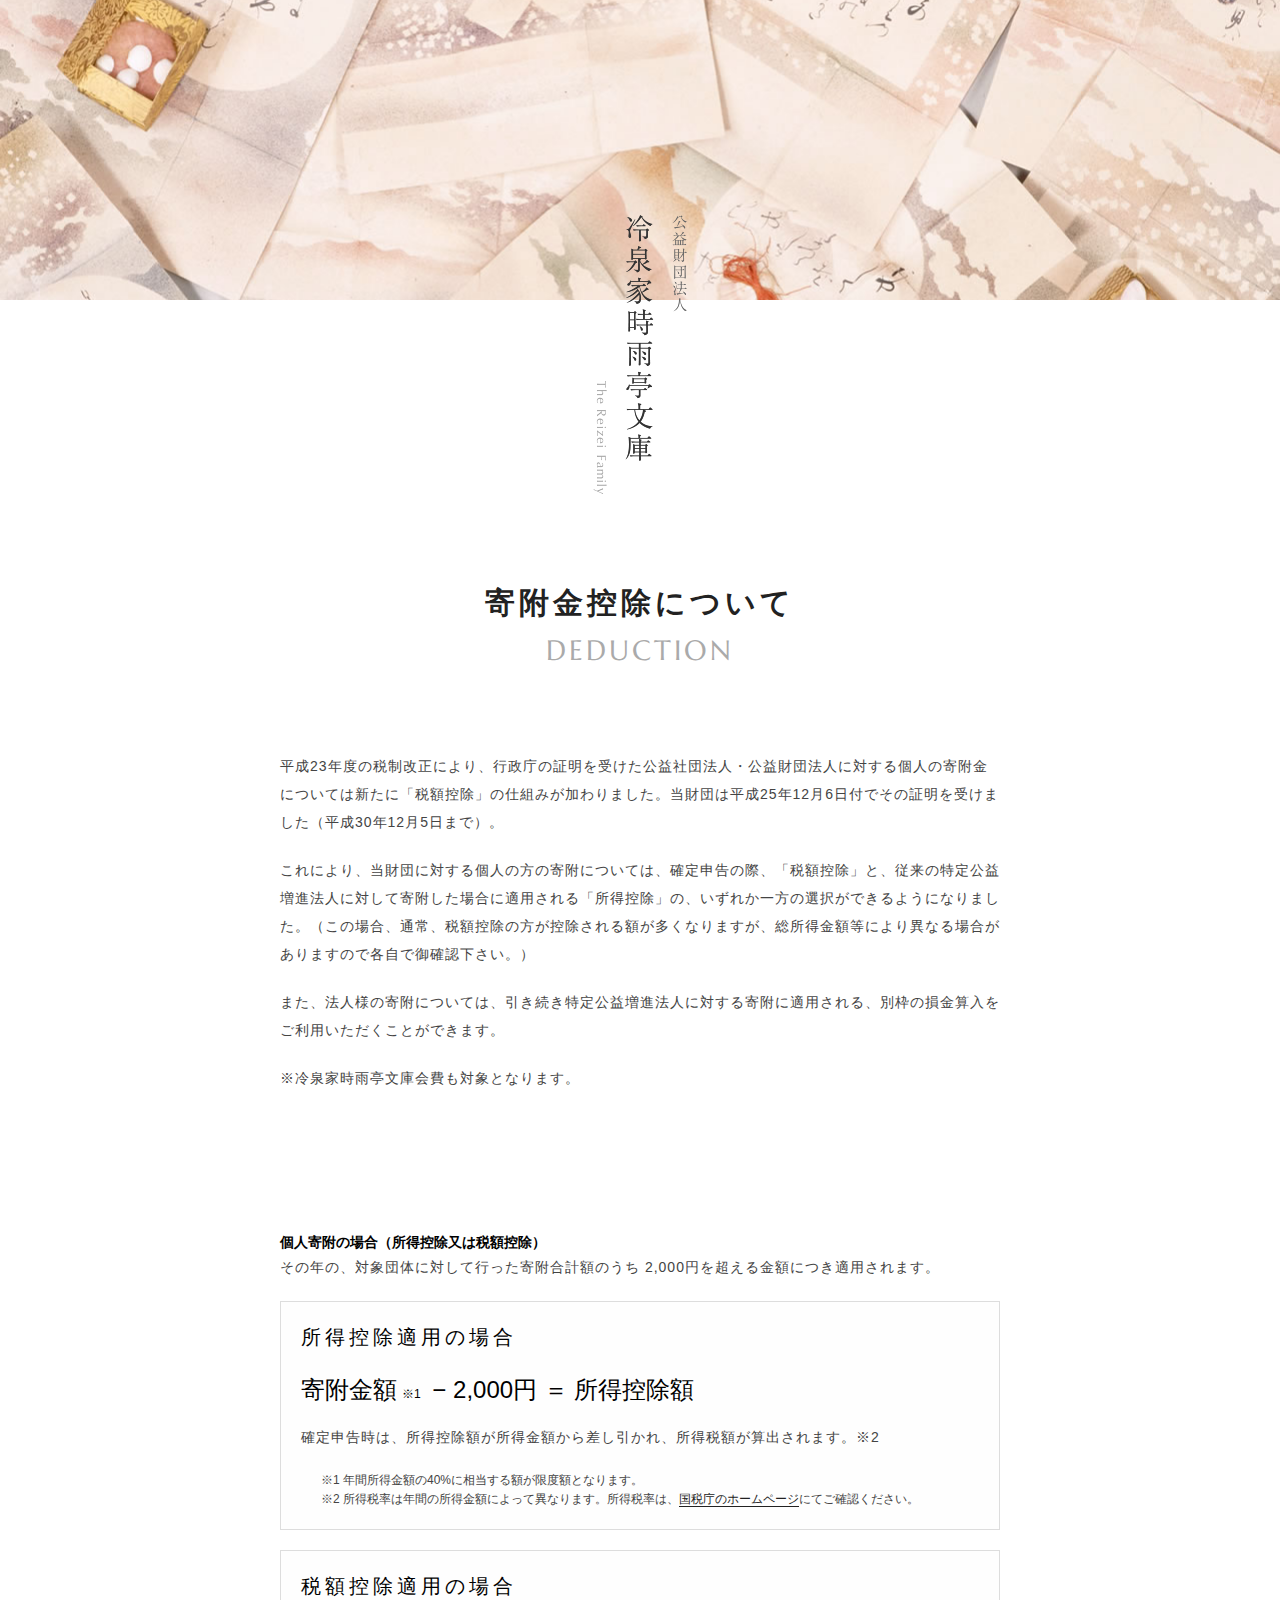
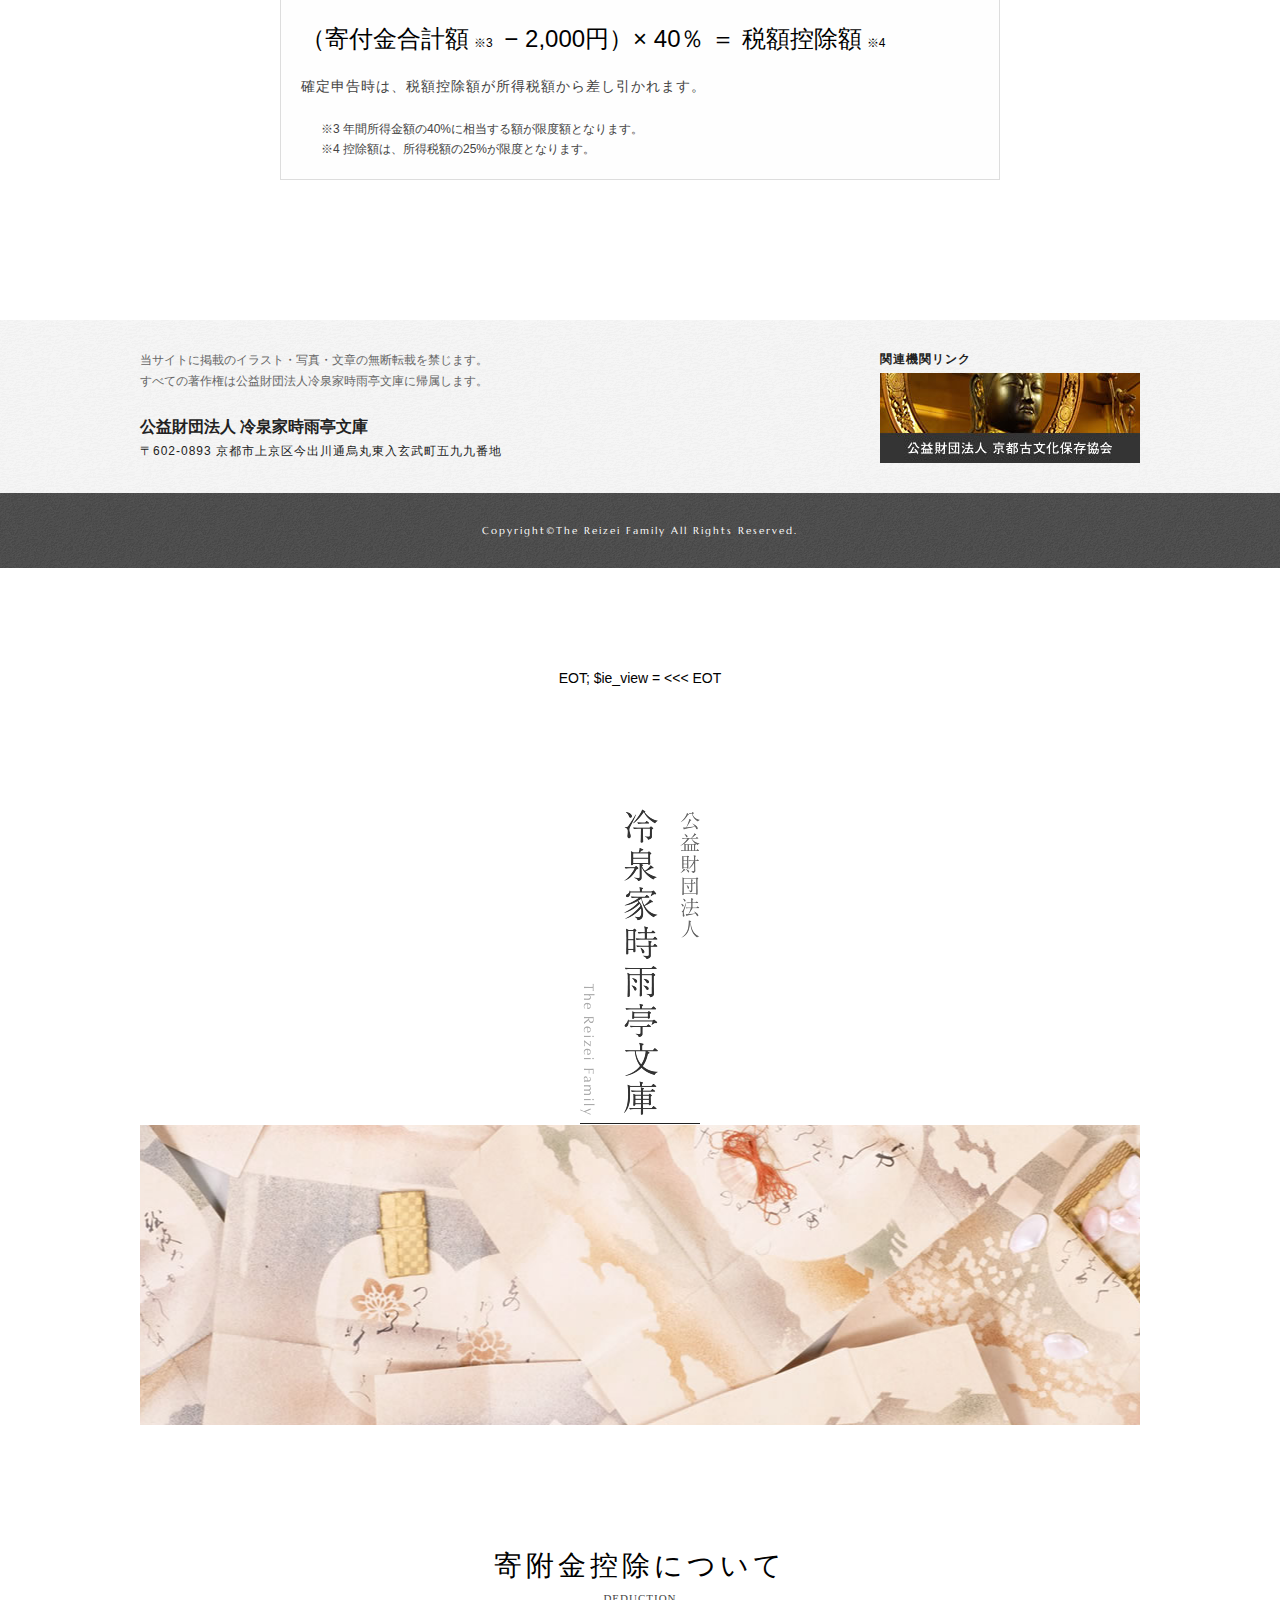
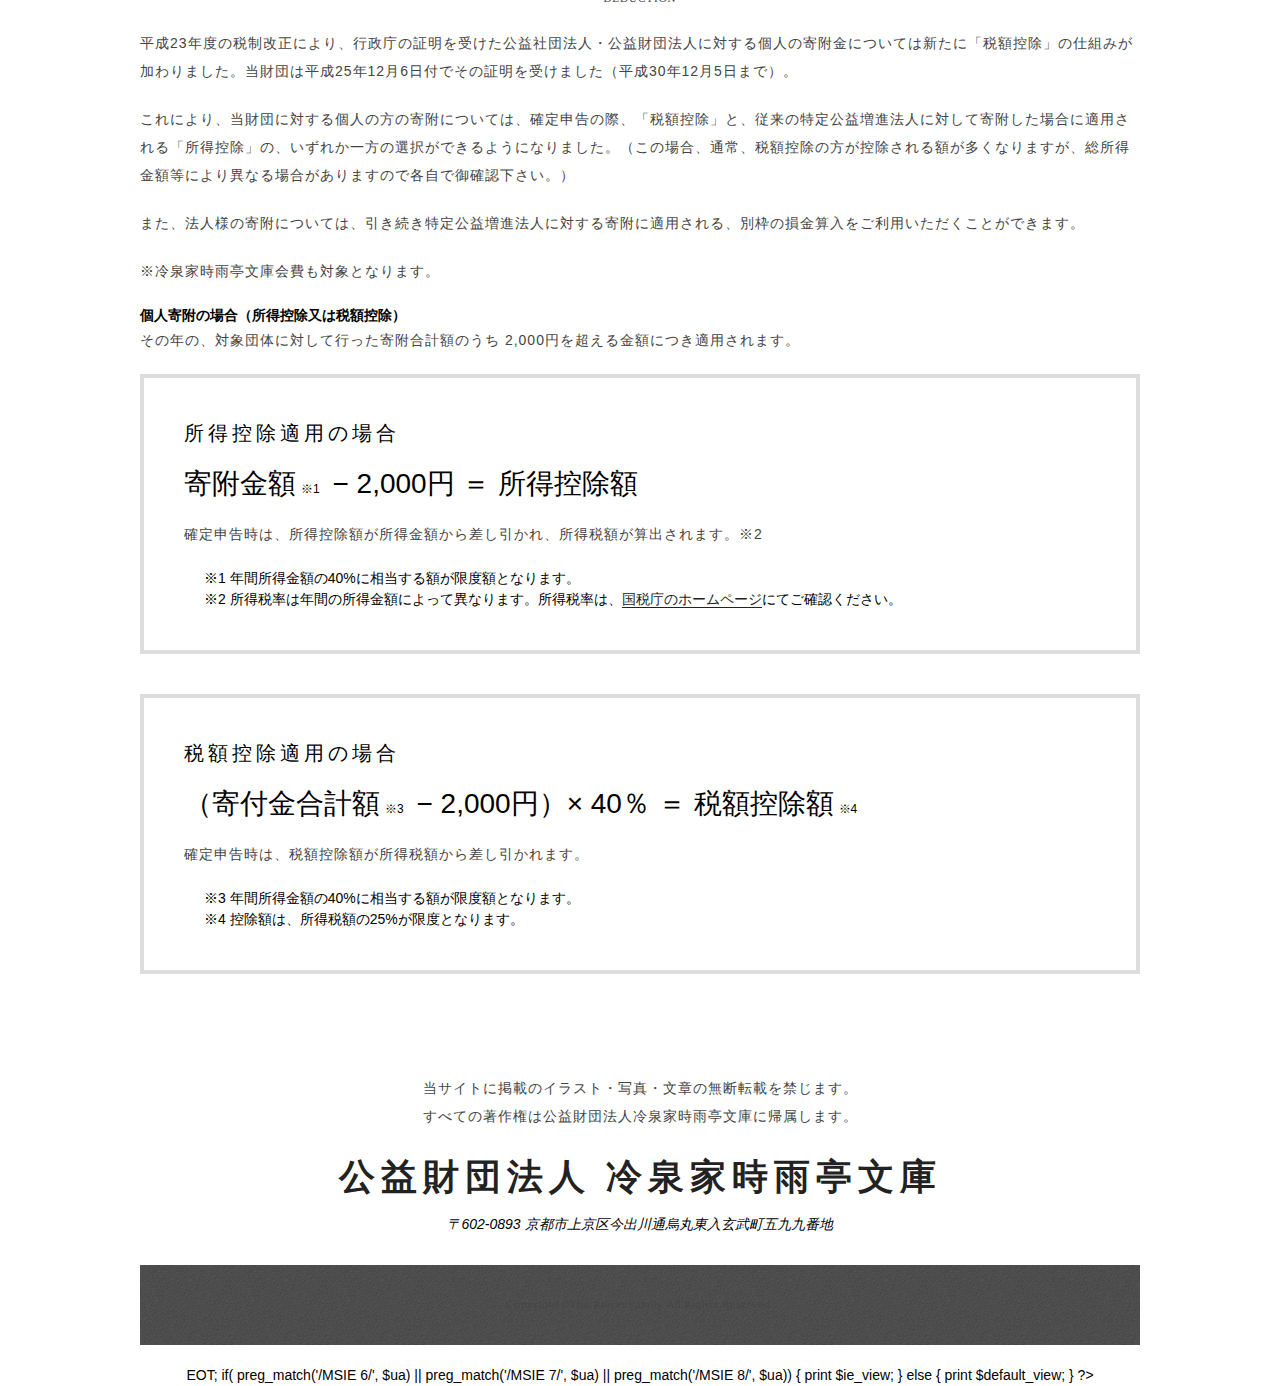
==== commit 43eb4b6b: "Viewportなどバグ潰し" ====
--- a/deduction/index.html
+++ b/deduction/index.html
@@ -12,18 +12,17 @@
   <meta name="description" content="財団法人「冷泉家時雨亭文庫」は、冷泉家に伝わる貴重な文化遺産を、将来にわたり総合的かつ恒久的に継承保存していくことを目的に設立されました。">
   <meta name="keywords" content="冷泉家,冷泉,冷泉家時雨亭文庫,時雨亭,和歌">
 
-  <meta property="og:title" content="">
-  <meta property="og:description" content="">
-  <meta property="og:url" content="">
+  <meta property="og:title" content="公益財団法人 冷泉家時雨亭文庫">
+  <meta property="og:description" content="財団法人「冷泉家時雨亭文庫」は、冷泉家に伝わる貴重な文化遺産を、将来にわたり総合的かつ恒久的に継承保存していくことを目的に設立されました">
+  <meta property="og:url" content="http://reizeike.jp/">
   <meta property="og:type" content="website">
   <meta property="og:locale" content="ja_JP">
-  <meta property="og:site_name" content="">
-  <meta property="og:image" content="/assets/img/og/og.jpg">
-
-  <meta name="viewport" content="width=device-width, initial-scale=1, minimum-scale=1, maximum-scale=1, user-scalable=no">
+  <meta property="og:site_name" content="公益財団法人 冷泉家時雨亭文庫">
+  <meta property="og:image" content="http://reizeike.jp/assets/img/og/og.jpg">
+
+  <meta name="viewport" content="width=device-width, initial-scale=1, minimum-scale=1, maximum-scale=1, user-scalable=no, shrink-to-fit=no">
   <meta name="format-detection" content="telephone=no">
 
-  <link rel="stylesheet" href="https://maxcdn.bootstrapcdn.com/font-awesome/4.2.0/css/font-awesome.min.css">
   <link rel="stylesheet" href="/assets/css/font-awesome.min.css">
   <link rel="stylesheet" href="/assets/css/reset.css">
   <link rel="stylesheet" href="/assets/css/style.css">
@@ -117,12 +116,12 @@
   </div>
 
   <script src="https://ajax.googleapis.com/ajax/libs/jquery/1.11.1/jquery.min.js"></script>
-  <script src="/assets/js/jquery.easing1.3.js"></script>
-  <script src="/assets/js/jquery.general.responsive.js"></script>
-  <script src="/assets/js/jquery.bxslider.min.js"></script>
-  <script src="/assets/js/jquery.inview.min.js"></script>
-  <script src="/assets/js/jquery.pjax.js"></script>
-  <script src="/assets/js/common.js"></script>  
+  <script src="/assets/js/min/jquery.easing1.3-min.js"></script>
+  <script src="/assets/js/min/jquery.general.responsive-min.js"></script>
+  <script src="/assets/js/min/jquery.bxslider.min.js"></script>
+  <script src="/assets/js/min/jquery.inview.min.js"></script>
+  <script src="/assets/js/min/common-min.js"></script>
+  <script src="/assets/js/min/index-min.js"></script>
 
 </body>
 </html>
@@ -146,7 +145,7 @@
   <meta property="og:site_name" content="">
   <meta property="og:image" content="/assets/img/og/og.jpg">
 
-  <meta name="viewport" content="width=device-width, initial-scale=1, minimum-scale=1, maximum-scale=1, user-scalable=no">
+  <meta name="viewport" content="width=device-width, initial-scale=1, minimum-scale=1, maximum-scale=1, user-scalable=no, shrink-to-fit=no">
   <meta name="format-detection" content="telephone=no">
 
   <link rel="stylesheet" href="/assets/css/reset.css">
--- a/assets/css/style.css
+++ b/assets/css/style.css
@@ -1 +1 @@
-﻿@import url(http://fonts.googleapis.com/css?family=Marcellus);body{line-height:1.5;background-color:#fff;color:#000;font-family:'Helvetica','Arial', 游ゴシック体, 'Yu Gothic', YuGothic, 'ヒラギノ角ゴシック Pro', 'Hiragino Kaku Gothic Pro', メイリオ, Meiryo, Osaka, 'ＭＳ Ｐゴシック', 'MS PGothic', sans-serif;-webkit-text-size-adjust:100%;-webkit-font-smoothing:antialiased}@media screen and (max-width: 600px){body{font-size:14px}}@media screen and (min-width: 601px) and (max-width: 970px){body{font-size:14px}}.device-desktop body{min-width:1000px;font-size:14px;text-align:center}li{list-style-type:none}img{vertical-align:middle}@media screen and (max-width: 971px){img{max-width:100%}}.device-desktop .only-mobile{display:none !important}@media screen and (max-width: 971px){.only-desktop{display:none !important}}@media screen and (max-width: 600px){.hidden-phone{display:none !important}}@media screen and (min-width: 601px) and (max-width: 970px){.hidden-tablet{display:none !important}}@media screen and (min-width: 601px) and (max-width: 970px){.only-phone{display:none !important}}.device-desktop .only-phone{display:none !important}.device-desktop .opening{position:fixed;top:0;left:0;width:100%;height:100%;background:#FFF;z-index:9999}.device-desktop .opening .inner{width:94px;height:246px;position:relative;top:50%;left:50%;margin-top:-123px;margin-left:-47px}.device-desktop .opening .inner h1,.device-desktop .opening .inner h2,.device-desktop .opening .inner h3{filter:progid:DXImageTransform.Microsoft.Alpha(Opacity=0);opacity:0}.device-desktop .opening .inner h1{position:absolute;top:0;left:32px;width:30px;height:246px;width:30px;height:246px;background:url("../img/pc/hd_opening_01.png") no-repeat 0 0;display:block;text-indent:-9999px}.device-desktop .opening .inner h2{position:absolute;top:0;right:0;width:15px;height:98px;width:15px;height:98px;background:url("../img/pc/hd_opening_02.png") no-repeat 0 0;display:block;text-indent:-9999px}.device-desktop .opening .inner h3{position:absolute;bottom:0;left:0;width:15px;height:114px;width:15px;height:114px;background:url("../img/pc/hd_opening_03.png") no-repeat 0 0;display:block;text-indent:-9999px}@media screen and (max-width: 971px){.opening{position:fixed;top:0;left:0;width:100%;height:100%;background:#FFF;z-index:9999}.opening .inner{width:94px;height:246px;position:relative;top:50%;left:50%;margin-top:-123px;margin-left:-47px}.opening .inner h1,.opening .inner h2,.opening .inner h3{filter:progid:DXImageTransform.Microsoft.Alpha(Opacity=0);opacity:0}.opening .inner h1{position:absolute;top:0;left:32px;width:30px;height:246px;width:30px;height:246px;background:url("../img/sp/hd_opening_01.png") no-repeat 0 0;display:block;text-indent:-9999px;background-size:30px 246px}.opening .inner h2{position:absolute;top:0;right:0;width:15px;height:98px;width:15px;height:98px;background:url("../img/sp/hd_opening_02.png") no-repeat 0 0;display:block;text-indent:-9999px;background-size:15px 98px}.opening .inner h3{position:absolute;bottom:0;left:0;width:15px;height:114px;width:15px;height:114px;background:url("../img/sp/hd_opening_03.png") no-repeat 0 0;display:block;text-indent:-9999px;background-size:15px 114px}}.index-header a:link,.index-header a:visited{color:#222;text-decoration:none;border-bottom:none}.device-desktop .index-header a:hover,.device-desktop .index-header a:active{color:#222;text-decoration:none;border-bottom:1px solid #222}.device-desktop .index-header{position:relative;height:100%;table-layout:fixed;display:table;width:100%;text-align:left;margin-bottom:100px}.device-desktop .index-header header{width:420px;height:100%;overflow:hidden;background:url("../img/pc/bg_header_01.jpg") no-repeat 50% 50%;background-size:cover;position:relative;display:table-cell}.device-desktop .index-header header h1{width:120px;height:306px;position:absolute;top:80px;left:50%;margin-left:-60px;width:120px;height:306px;background:url("../img/pc/hd_logo_01.png") no-repeat 0 0;display:block;text-indent:-9999px}.device-desktop .index-header header nav{position:absolute;bottom:80px;width:420px}.device-desktop .index-header header nav ul li{padding:0 20px;text-align:center;letter-spacing:3px;margin-top:25px;line-height:1.0}.device-desktop .index-header .slider{display:table-cell;height:100%;overflow:hidden}.device-desktop .index-header .slider li{width:100%;height:100%;font-size:0;text-indent:-9999}.device-desktop .index-header .slider li.col-1{background:url("../img/pc/pic_header_01.jpg") no-repeat 50% 50%;background-size:cover}.device-desktop .index-header .slider li.col-2{background:url("../img/pc/pic_header_02.jpg") no-repeat 50% 50%;background-size:cover}.device-desktop .index-header .slider li.col-3{background:url("../img/pc/pic_header_03.jpg") no-repeat 50% 50%;background-size:cover}@media screen and (min-width: 601px) and (max-width: 970px){.index-header{position:relative;height:620px !important;table-layout:fixed;display:table;width:100%;text-align:left;margin-bottom:100px}.index-header header{width:280px;height:100%;overflow:hidden;background:url("../img/pc/bg_header_01.jpg") no-repeat 50% 50%;background-size:cover;position:relative;display:table-cell}.index-header header h1{width:100px;height:257px;position:absolute;top:70px;left:50%;margin-left:-60px;width:100px;height:257px;background:url("../img/sp/hd_logo_01.png") no-repeat 0 0;display:block;text-indent:-9999px;background-size:100px 257px}.index-header header nav{position:absolute;bottom:70px;width:280px}.index-header header nav ul li{padding:0 20px;text-align:center;letter-spacing:3px;margin-top:20px;line-height:1.0;font-size:12px}.index-header .slider{display:table-cell;height:100%;overflow:hidden}.index-header .slider li{width:100%;height:620px !important;font-size:0;text-indent:-9999}.index-header .slider li.col-1{background:url("../img/pc/pic_header_01.jpg") no-repeat 50% 50%;background-size:cover}.index-header .slider li.col-2{background:url("../img/pc/pic_header_02.jpg") no-repeat 50% 50%;background-size:cover}.index-header .slider li.col-3{background:url("../img/pc/pic_header_03.jpg") no-repeat 50% 50%;background-size:cover}}@media screen and (max-width: 600px){.index-m-header header{position:relative;margin-bottom:60px}.index-m-header header .bg{width:100%;height:250px;background:url("../img/pc/pic_header_01.jpg") no-repeat 50% 100%;background-size:cover}.index-m-header header .logo{width:94px;height:246px;position:relative;top:-20px;left:50%;margin-left:-47px}.index-m-header header .logo h1{position:absolute;top:0;left:32px;width:30px;height:246px;width:30px;height:246px;background:url("../img/sp/hd_opening_01.png") no-repeat 0 0;display:block;text-indent:-9999px;background-size:30px 246px}.index-m-header header .logo h2{position:absolute;top:0;right:0;width:15px;height:98px;width:15px;height:98px;background:url("../img/sp/hd_opening_02.png") no-repeat 0 0;display:block;text-indent:-9999px;background-size:15px 98px}.index-m-header header .logo h3{position:absolute;bottom:0;left:0;width:15px;height:114px;width:15px;height:114px;background:url("../img/sp/hd_opening_03.png") no-repeat 0 0;display:block;text-indent:-9999px;background-size:15px 114px}}.global-m-nav a:link,.global-m-nav a:visited{color:#222;text-decoration:none;border-bottom:1px solid #222}.device-desktop .global-m-nav a:hover,.device-desktop .global-m-nav a:active{color:#222;text-decoration:none;border-bottom:none}@media screen and (max-width: 600px){.global-m-nav .menu-btn{display:block;width:42px;height:42px;position:fixed;top:0;right:0;z-index:99;background:#FFF;cursor:pointer}.global-m-nav .menu-btn.active span:first-child{-webkit-transform:translateY(8px) rotate(45deg);-moz-transform:translateY(8px) rotate(45deg);-ms-transform:translateY(8px) rotate(45deg);transform:translateY(8px) rotate(45deg)}.global-m-nav .menu-btn.active span:nth-child(2){opacity:0}.global-m-nav .menu-btn.active span:last-child{-webkit-transform:translateY(-8px) rotate(-45deg);-moz-transform:translateY(-8px) rotate(-45deg);-ms-transform:translateY(-8px) rotate(-45deg);transform:translateY(-8px) rotate(-45deg)}.global-m-nav .menu-btn span{display:block;background:#222;width:24px;height:2px;position:absolute;left:9px;transition:all 0.4s;-webkit-transition:all 0.4s;-moz-transition:all 0.4s}.global-m-nav .menu-btn span:first-child{top:12px}.global-m-nav .menu-btn span:nth-child(2){margin-top:-1px;top:50%}.global-m-nav .menu-btn span:last-child{bottom:12px}}.global-m-nav nav{display:none;box-sizing:border-box;width:100%;height:100%;padding:60px 15px 15px;background:#FFF;line-height:68px;text-align:center;position:fixed;top:0;left:0;z-index:98}.device-desktop .contents-header header{position:relative}.device-desktop .contents-header header .bg{width:100%;height:300px;background:url("../img/pc/pic_header_01.jpg") no-repeat 50% 100%;background-size:cover;background-attachment:fixed}.device-desktop .contents-header header .logo{width:94px;height:280px;position:relative;top:-85px;left:50%;margin-left:-47px}.device-desktop .contents-header header .logo h1{position:absolute;top:0;left:32px;width:30px;height:246px;background:url("../img/pc/hd_opening_01.png") no-repeat 0 0;display:block;text-indent:-9999px}.device-desktop .contents-header header .logo h2{position:absolute;top:0;right:0;width:15px;height:98px;background:url("../img/pc/hd_opening_02.png") no-repeat 0 0;display:block;text-indent:-9999px}.device-desktop .contents-header header .logo h3{position:absolute;bottom:0;left:0;width:15px;height:114px;background:url("../img/pc/hd_opening_03.png") no-repeat 0 0;display:block;text-indent:-9999px}@media screen and (min-width: 601px) and (max-width: 970px){.contents-header header{position:relative}.contents-header header .bg{width:100%;height:300px;background:url("../img/pc/pic_header_01.jpg") no-repeat 50% 100%;background-size:cover}.contents-header header .logo{width:94px;height:246px;position:relative;top:-85px;left:50%;margin-left:-47px}.contents-header header .logo h1{position:absolute;top:0;left:32px;width:30px;height:246px;width:30px;height:246px;background:url("../img/sp/hd_opening_01.png") no-repeat 0 0;display:block;text-indent:-9999px;background-size:30px 246px}.contents-header header .logo h2{position:absolute;top:0;right:0;width:15px;height:98px;width:15px;height:98px;background:url("../img/sp/hd_opening_02.png") no-repeat 0 0;display:block;text-indent:-9999px;background-size:15px 98px}.contents-header header .logo h3{position:absolute;bottom:0;left:0;width:15px;height:114px;width:15px;height:114px;background:url("../img/sp/hd_opening_03.png") no-repeat 0 0;display:block;text-indent:-9999px;background-size:15px 114px}}@media screen and (max-width: 600px){.contents-header header{position:relative}.contents-header header .bg{width:100%;height:300px;background:url("../img/pc/pic_header_01.jpg") no-repeat 50% 100%;background-size:cover}.contents-header header .logo{width:94px;height:246px;position:relative;top:-85px;left:50%;margin-left:-47px}.contents-header header .logo h1{position:absolute;top:0;left:32px;width:30px;height:246px;width:30px;height:246px;background:url("../img/sp/hd_opening_01.png") no-repeat 0 0;display:block;text-indent:-9999px;background-size:30px 246px}.contents-header header .logo h2{position:absolute;top:0;right:0;width:15px;height:98px;width:15px;height:98px;background:url("../img/sp/hd_opening_02.png") no-repeat 0 0;display:block;text-indent:-9999px;background-size:15px 98px}.contents-header header .logo h3{position:absolute;bottom:0;left:0;width:15px;height:114px;width:15px;height:114px;background:url("../img/sp/hd_opening_03.png") no-repeat 0 0;display:block;text-indent:-9999px;background-size:15px 114px}}.contents a:link,.contents a:visited{color:#222;text-decoration:none;border-bottom:1px solid #222}.device-desktop .contents a:hover,.device-desktop .contents a:active{color:#222;text-decoration:none;border-bottom:none}.device-desktop .contents{width:1000px;margin:0 auto;text-align:left}.device-desktop .contents nav{background:#FEFEFE;padding:20px 0;z-index:999;text-align:center;top:0;display:none;opacity:0}.device-desktop .contents nav ul{padding:0;width:1000px;margin:0 auto}.device-desktop .contents nav ul:after{content:"";display:block;clear:both}.device-desktop .contents nav ul li{list-style:none;float:left;line-height:30px;width:165px;text-align:center;border-left:1px solid #AAA;letter-spacing:2px}.device-desktop .contents nav ul li:last-child{border-right:1px solid #AAA;float:right}.device-desktop .contents .fixed{position:fixed;top:0}.device-desktop .contents>section{margin-bottom:100px}.device-desktop .contents>section:after{content:"";display:block;clear:both}.device-desktop .contents h1{font-size:36px;margin-bottom:10px;font-family:"Ryumin Light KL";letter-spacing:6px;color:#222}.device-desktop .contents h2.en{margin-bottom:30px;font-family:'Marcellus', serif;letter-spacing:3px;color:#AAA}.device-desktop .contents p{line-height:2.0;margin-bottom:20px;letter-spacing:1px;color:#444}.device-desktop .contents p.num{margin-bottom:10px;font-family:'Marcellus', serif;letter-spacing:3px;color:#888}@media screen and (min-width: 601px) and (max-width: 970px){.contents{width:auto;padding:0 40px;margin:0 auto;text-align:left}.contents nav{background:#FEFEFE;padding:20px 0;z-index:999;text-align:center;top:0;display:none;opacity:0}.contents nav ul{padding:0;width:100%;margin:0 auto;text-align:center}.contents nav ul:after{content:"";display:block;clear:both}.contents nav ul li{list-style:none;float:none;display:inline;line-height:30px;width:auto;margin-right:30px;font-size:12px;text-align:center;border-left:none;letter-spacing:2px}.contents nav ul li:last-child{border-right:none;margin-right:0;float:none}.contents .fixed{position:fixed;top:0}.contents>section{margin-bottom:100px}.contents>section:after{content:"";display:block;clear:both}.contents h1{font-size:36px;margin-bottom:10px;font-family:"Ryumin Light KL";letter-spacing:6px;color:#222}.contents h2.en{margin-bottom:30px;font-family:'Marcellus', serif;letter-spacing:3px;color:#AAA}.contents p{line-height:2.0;margin-bottom:20px;letter-spacing:1px;color:#444}.contents p.num{margin-bottom:10px;font-family:'Marcellus', serif;letter-spacing:3px;color:#888}}@media screen and (max-width: 600px){.contents{width:auto;padding:0 20px;margin:0 auto;text-align:left}.contents>section{margin-bottom:100px}.contents>section:after{content:"";display:block;clear:both}.contents h1{font-size:28px;margin-bottom:10px;font-family:"Ryumin Light KL";letter-spacing:6px;color:#222}.contents h2.en{margin-bottom:30px;font-family:'Marcellus', serif;letter-spacing:3px;color:#AAA}.contents p{line-height:2.0;margin-bottom:20px;letter-spacing:1px;color:#444}.contents p.num{margin-bottom:10px;font-family:'Marcellus', serif;letter-spacing:3px;color:#888}.contents .text figure{margin-bottom:20px}}.contents nav>ul>li a:link,.contents nav>ul>li a:visited{color:#222;text-decoration:none;border-bottom:none}.device-desktop .contents nav>ul>li a:hover,.device-desktop .contents nav>ul>li a:active{color:#222;text-decoration:none;border-bottom:1px solid #222}.form-contents a:link,.form-contents a:visited{color:#222;text-decoration:none;border-bottom:1px solid #222}.device-desktop .form-contents a:hover,.device-desktop .form-contents a:active{color:#222;text-decoration:none;border-bottom:none}.device-desktop .form-contents{width:720px;padding:0 140px;margin:0 auto 100px auto;text-align:left}.device-desktop .form-contents h1{font-size:30px;margin-bottom:5px;font-family:"Ryumin Light KL";letter-spacing:4px;color:#222}.device-desktop .form-contents h2.en{margin-bottom:30px;font-family:'Marcellus', serif;letter-spacing:3px;color:#AAA}.device-desktop .form-contents .section{padding-bottom:20px}.device-desktop .form-contents .lead-txt{text-align:center;margin-bottom:80px}.device-desktop .form-contents .lead-txt ul li{font-size:10px;line-height:2.0;letter-spacing:1px;color:#444}.device-desktop .form-contents .lead-txt .btn-section{padding-top:20px;text-align:center}.device-desktop .form-contents .lead-txt .btn-section:after{content:"";display:block;clear:both}.device-desktop .form-contents .lead-txt .btn-section a{display:inline-block;border-radius:3px;background-color:#222;border:1px solid;border-color:#222 #222 #555;box-shadow:inset 0 1px 0 #555;box-sizing:border-box;-webkit-appearance:none;padding:15px;font-size:14px;font-weight:bold;letter-spacing:2px;color:#FFF;width:350px;text-align:center;cursor:pointer;margin:0 auto;text-decoration:none}.device-desktop .form-contents .bs-section ul{padding-bottom:10px}.device-desktop .form-contents .bs-section ul li{font-size:16px;line-height:2.0;border-bottom:1px solid #DDD;padding-bottom:10px;margin-bottom:10px}.device-desktop .form-contents .bs-section p{font-size:12px}.device-desktop .form-contents p{line-height:2.0;margin-bottom:20px;letter-spacing:1px;color:#444}.device-desktop .form-contents p.err{display:block;color:#990000}.device-desktop .form-contents .deduction{padding:20px;margin-bottom:20px;background:#FEFEFE;border:1px solid #DDD}.device-desktop .form-contents .deduction h2{margin-bottom:20px}.device-desktop .form-contents .deduction h3{font-size:24px;font-weight:normal}.device-desktop .form-contents .deduction h3 span{font-size:12px;padding:0 5px}.device-desktop .form-contents .deduction ul li{font-size:12px;color:#444;line-height:1.6}.device-desktop .form-contents .form-section dl{margin-bottom:20px}.device-desktop .form-contents .form-section dl:after{content:"";display:block;clear:both}.device-desktop .form-contents .form-section dl dt{width:140px;float:left;letter-spacing:1px;color:#444;line-height:36px}.device-desktop .form-contents .form-section dl dt em{color:#990000}.device-desktop .form-contents .form-section dl dd{width:550px;float:right}.device-desktop .form-contents .form-section dl dd span{padding-left:10px;font-size:12px;color:#666}.device-desktop .form-contents .form-section dl dd em{display:inline-block;font-style:normal;font-size:14px;color:#444;padding:8px 0}.device-desktop .form-contents .form-section dl dd em.err{display:block;color:#990000;font-size:12px}.device-desktop .form-contents .form-section dl dd input{padding:10px;border:1px solid #DDD;font-size:14px;background:#F3F3F3;color:#444}.device-desktop .form-contents .form-section dl dd input.text-l{width:528px}.device-desktop .form-contents .form-section dl dd input.text-s{width:230px}.device-desktop .form-contents .form-section dl dd .select{width:240px;vertical-align:middle;color:#444;height:30px;border:1px solid #DDD}.device-desktop .form-contents .form-section .btn-section{padding-top:20px;padding-left:170px}.device-desktop .form-contents .form-section .btn-section:after{content:"";display:block;clear:both}.device-desktop .form-contents .form-section .btn-section input{display:inline-block;border-radius:3px;background-color:#222;border:1px solid;border-color:#222 #222 #555;box-shadow:inset 0 1px 0 #555;box-sizing:border-box;-webkit-appearance:none;padding:15px;font-size:14px;font-weight:bold;letter-spacing:2px;color:#FFF;width:350px;text-align:center;cursor:pointer;float:left;margin-right:40px}.device-desktop .form-contents .form-section .btn-section ul li{line-height:50px}.device-desktop .form-contents .form-section .btn-section ul li a:link,.device-desktop .form-contents .form-section .btn-section ul li a:visited{color:#222;text-decoration:none;border-bottom:1px solid #222}.device-desktop .device-desktop .form-contents .form-section .btn-section ul li a:hover,.device-desktop .device-desktop .form-contents .form-section .btn-section ul li a:active{color:#222;text-decoration:none;border-bottom:none}.device-desktop .form-contents .form-section .btn-section ul li i{margin-right:8px}@media screen and (min-width: 601px) and (max-width: 970px){.form-contents{width:auto;padding:0 40px;margin:0 auto 100px auto;text-align:left}.form-contents h1{font-size:30px;margin-bottom:5px;font-family:"Ryumin Light KL";letter-spacing:4px;color:#222;text-align:center}.form-contents h2.en{margin-bottom:30px;font-family:'Marcellus', serif;letter-spacing:3px;color:#AAA;text-align:center}.form-contents .section{padding-bottom:20px}.form-contents .lead-txt{text-align:center;margin-bottom:80px}.form-contents .lead-txt ul li{font-size:10px;line-height:2.0;letter-spacing:1px;color:#444}.form-contents .lead-txt .btn-section{padding-top:20px;text-align:center}.form-contents .lead-txt .btn-section:after{content:"";display:block;clear:both}.form-contents .lead-txt .btn-section a{display:inline-block;border-radius:3px;background-color:#222;border:1px solid;border-color:#222 #222 #555;box-shadow:inset 0 1px 0 #555;box-sizing:border-box;-webkit-appearance:none;padding:15px;font-size:14px;font-weight:bold;letter-spacing:2px;color:#FFF;width:350px;text-align:center;cursor:pointer;margin:0 auto;text-decoration:none}.form-contents .bs-section ul{padding-bottom:10px}.form-contents .bs-section ul li{font-size:16px;line-height:2.0;border-bottom:1px solid #DDD;padding-bottom:10px;margin-bottom:10px}.form-contents .bs-section p{font-size:12px}.form-contents p{line-height:2.0;margin-bottom:20px;letter-spacing:1px;color:#444}.form-contents p.err{display:block;color:#990000}.form-contents .deduction{padding:20px;margin-bottom:20px;background:#FEFEFE;border:1px solid #DDD}.form-contents .deduction h2{margin-bottom:20px}.form-contents .deduction h3{font-size:24px;font-weight:normal}.form-contents .deduction h3 span{font-size:12px;padding:0 5px}.form-contents .deduction ul li{font-size:12px;color:#444;line-height:1.6}.form-contents .form-section dl{margin-bottom:20px;display:table;width:100%}.form-contents .form-section dl:after{content:"";display:block;clear:both}.form-contents .form-section dl dt{width:140px;display:table-cell;letter-spacing:1px;color:#444;line-height:36px}.form-contents .form-section dl dt em{color:#990000}.form-contents .form-section dl dd{width:auto;display:table-cell;padding-left:30px}.form-contents .form-section dl dd span{padding-left:10px;font-size:12px;color:#666}.form-contents .form-section dl dd em{display:inline-block;font-style:normal;font-size:14px;color:#444;padding:8px 0}.form-contents .form-section dl dd em.err{display:block;color:#990000;font-size:12px}.form-contents .form-section dl dd input{padding:10px;border:1px solid #DDD;font-size:14px;background:#F3F3F3;color:#444}.form-contents .form-section dl dd input.text-l{width:100%}.form-contents .form-section dl dd input.text-s{width:230px}.form-contents .form-section dl dd .select{width:240px;vertical-align:middle;color:#444;height:30px;border:1px solid #DDD}.form-contents .form-section .btn-section{padding-top:20px;padding-left:170px}.form-contents .form-section .btn-section:after{content:"";display:block;clear:both}.form-contents .form-section .btn-section input{display:inline-block;border-radius:3px;background-color:#222;border:1px solid;border-color:#222 #222 #555;box-shadow:inset 0 1px 0 #555;box-sizing:border-box;-webkit-appearance:none;padding:15px;font-size:14px;font-weight:bold;letter-spacing:2px;color:#FFF;width:350px;text-align:center;cursor:pointer;float:left;margin-right:40px}.form-contents .form-section .btn-section ul li{line-height:50px}.form-contents .form-section .btn-section ul li a:link,.form-contents .form-section .btn-section ul li a:visited{color:#222;text-decoration:none;border-bottom:1px solid #222}.device-desktop .form-contents .form-section .btn-section ul li a:hover,.device-desktop .form-contents .form-section .btn-section ul li a:active{color:#222;text-decoration:none;border-bottom:none}.form-contents .form-section .btn-section ul li i{margin-right:8px}}@media screen and (max-width: 600px){.form-contents{padding:0 20px;margin:0 auto 100px auto;text-align:left}.form-contents h1{font-size:28px;margin-bottom:5px;font-family:"Ryumin Light KL";letter-spacing:4px;color:#222;text-align:center}.form-contents h2.en{margin-bottom:30px;font-family:'Marcellus', serif;letter-spacing:3px;color:#AAA;text-align:center}.form-contents .section{padding-bottom:20px}.form-contents .lead-txt{text-align:center;margin-bottom:80px}.form-contents .lead-txt ul li{font-size:10px;line-height:2.0;letter-spacing:1px;color:#444}.form-contents .lead-txt .btn-section{padding-top:20px;text-align:center}.form-contents .lead-txt .btn-section:after{content:"";display:block;clear:both}.form-contents .lead-txt .btn-section a{display:inline-block;border-radius:3px;background-color:#222;border:1px solid;border-color:#222 #222 #555;box-shadow:inset 0 1px 0 #555;box-sizing:border-box;-webkit-appearance:none;padding:15px;font-size:14px;font-weight:bold;letter-spacing:2px;color:#FFF;width:350px;text-align:center;cursor:pointer;margin:0 auto;text-decoration:none}.form-contents .bs-section ul{padding-bottom:10px}.form-contents .bs-section ul li{font-size:16px;line-height:2.0;border-bottom:1px solid #DDD;padding-bottom:10px;margin-bottom:10px}.form-contents .bs-section p{font-size:12px}.form-contents p{line-height:2.0;margin-bottom:20px;letter-spacing:1px;color:#444}.form-contents p.err{display:block;color:#990000}.form-contents .deduction{padding:20px;margin-bottom:20px;background:#FEFEFE;border:1px solid #DDD}.form-contents .deduction h2{margin-bottom:20px}.form-contents .deduction h3{font-size:24px;font-weight:normal}.form-contents .deduction h3 span{font-size:12px;padding:0 5px}.form-contents .deduction ul li{font-size:12px;color:#444;line-height:1.6}.form-contents .form-section dl{margin-bottom:20px;display:table;width:100%}.form-contents .form-section dl:after{content:"";display:block;clear:both}.form-contents .form-section dl dt{width:90px;display:table-cell;letter-spacing:1px;color:#444;line-height:36px}.form-contents .form-section dl dt em{color:#990000}.form-contents .form-section dl dd{width:auto;display:table-cell}.form-contents .form-section dl dd span{padding-left:10px;font-size:12px;color:#666}.form-contents .form-section dl dd em{display:inline-block;font-style:normal;font-size:14px;color:#444;padding:8px 0}.form-contents .form-section dl dd em.err{display:block;color:#990000;font-size:12px}.form-contents .form-section dl dd input{border:1px solid #DDD;padding:10px;font-size:14px;background:#F3F3F3;color:#444}.form-contents .form-section dl dd input.text-l{width:88%}.form-contents .form-section dl dd input.text-s{width:88%}.form-contents .form-section dl dd .select{width:240px;vertical-align:middle;color:#444;height:30px;border:1px solid #DDD}.form-contents .form-section .btn-section{padding-top:20px}.form-contents .form-section .btn-section:after{content:"";display:block;clear:both}.form-contents .form-section .btn-section input{display:inline-block;border-radius:3px;background-color:#222;border:1px solid;border-color:#222 #222 #555;box-shadow:inset 0 1px 0 #555;box-sizing:border-box;-webkit-appearance:none;padding:15px;font-size:14px;font-weight:bold;letter-spacing:2px;color:#FFF;width:100%;text-align:center;cursor:pointer;float:left;margin-right:40px}.form-contents .form-section .btn-section ul li{line-height:50px}.form-contents .form-section .btn-section ul li a:link,.form-contents .form-section .btn-section ul li a:visited{color:#222;text-decoration:none;border-bottom:1px solid #222}.device-desktop .form-contents .form-section .btn-section ul li a:hover,.device-desktop .form-contents .form-section .btn-section ul li a:active{color:#222;text-decoration:none;border-bottom:none}.form-contents .form-section .btn-section ul li i{margin-right:8px}}.device-desktop .news{padding-left:45px}.device-desktop .news li{text-align:left;margin-bottom:20px;letter-spacing:2px}.device-desktop .news li time{color:#999;margin-right:20px}.device-desktop .news li em{color:#CC0033;font-style:normal}.device-desktop .news:last-child{margin-bottom:0}@media screen and (min-width: 601px) and (max-width: 970px){.news{padding-left:45px}.news li{text-align:left;margin-bottom:20px;letter-spacing:2px;font-size:12px}.news li time{color:#999;margin-right:20px}.news li em{color:#CC0033;font-style:normal}.news:last-child{margin-bottom:0}}@media screen and (max-width: 600px){.news li{text-align:center;margin-bottom:20px;letter-spacing:2px;line-height:1.8;font-size:12px}.news li time{color:#999;display:block}.news li em{color:#CC0033;font-style:normal}.news:last-child{margin-bottom:0}}.device-desktop .about{padding-left:95px}.device-desktop .about .text{width:495px;float:right;padding-top:30px}.device-desktop .about .pic{width:360px;float:left}@media screen and (min-width: 601px) and (max-width: 970px){.about{display:table;width:auto;padding-left:0}.about .text{display:table-cell;width:auto;padding-top:30px;padding-left:30px;vertical-align:top;font-size:12px}.about .pic{display:table-cell;width:240px}.about .pic img{width:100%}}@media screen and (max-width: 600px){.about .text{vertical-align:top;font-size:12px}}.device-desktop .summary{padding-right:95px}.device-desktop .summary .text{width:495px;float:left;padding-top:30px}.device-desktop .summary .text>section{margin-bottom:10px}.device-desktop .summary .text>section:after{content:"";display:block;clear:both}.device-desktop .summary .text>section h3{width:95px;font-weight:normal;float:left;line-height:2.0}.device-desktop .summary .text>section .content{width:400px;float:left}.device-desktop .summary .text>section .content p{margin-bottom:0}.device-desktop .summary .text>section .content aside p{padding-top:10px;font-size:10px}.device-desktop .summary .text>section .content ol{padding-left:25px}.device-desktop .summary .text>section .content ol li{list-style:decimal;line-height:2.0;margin-bottom:5px;letter-spacing:1px;color:#444}.device-desktop .summary .text>section .content ol:last-child{margin-bottom:0}.device-desktop .summary .pic{width:360px;float:right}@media screen and (min-width: 601px) and (max-width: 970px){.summary{display:table;width:auto}.summary .text{display:table-cell;width:auto;float:none;padding-top:30px;padding-right:30px;vertical-align:top;font-size:12px}.summary .text>section{margin-bottom:10px;display:table}.summary .text>section:after{content:"";display:block;clear:both}.summary .text>section h3{width:90px;font-weight:normal;float:none;line-height:2.0;display:table-cell}.summary .text>section .content{width:auto;display:table-cell;float:none}.summary .text>section .content p{margin-bottom:0}.summary .text>section .content aside p{padding-top:10px;font-size:10px}.summary .text>section .content ol{padding-left:25px}.summary .text>section .content ol li{list-style:decimal;line-height:2.0;margin-bottom:5px;letter-spacing:1px;color:#444}.summary .text>section .content ol:last-child{margin-bottom:0}.summary .pic{display:table-cell;width:240px;float:none}.summary .pic img{width:100%}}@media screen and (max-width: 600px){.summary .text{width:auto;float:none;padding-top:30px;vertical-align:top;font-size:12px}.summary .text>section{margin-bottom:10px;display:table}.summary .text>section:after{content:"";display:block;clear:both}.summary .text>section h3{width:90px;font-weight:normal;float:none;line-height:2.0;display:table-cell}.summary .text>section .content{width:auto;display:table-cell;float:none}.summary .text>section .content p{margin-bottom:0}.summary .text>section .content aside p{padding-top:10px;font-size:10px}.summary .text>section .content ol{padding-left:25px}.summary .text>section .content ol li{list-style:decimal;line-height:1.8;margin-bottom:5px;letter-spacing:1px;color:#444}.summary .text>section .content ol li:last-child{margin-bottom:0}}.device-desktop .greeting{padding-left:95px}.device-desktop .greeting .text{width:640px;float:right;padding-top:30px}.device-desktop .greeting .pic{width:210px;float:left}.device-desktop .greeting .pic h1{width:210px;height:250px;background:url("../img/pc/pic_greeting_01.jpg") no-repeat 0 0;display:block;text-indent:-9999px}.device-desktop .greeting .pic p{text-align:center;padding-top:20px;letter-spacing:1px;color:#444}@media screen and (min-width: 601px) and (max-width: 970px){.greeting{display:table;width:auto;padding-left:0}.greeting .text{display:table-cell;width:auto;float:none;padding-top:30px;padding-left:30px;vertical-align:top;font-size:12px}.greeting .pic{display:table-cell;width:210px;float:none}.greeting .pic h1{width:210px;height:250px;background:url("../img/sp/pic_greeting_01.jpg") no-repeat 0 0;display:block;text-indent:-9999px;background-size:210px 250px}.greeting .pic p{text-align:center;padding-top:20px;letter-spacing:1px;color:#444}}@media screen and (max-width: 600px){.greeting{display:table}.greeting .text{padding-top:30px;vertical-align:top;font-size:12px}.greeting .text .pic{text-align:center}.greeting .text .pic h1{width:210px;height:250px;background:url("../img/sp/pic_greeting_01.jpg") no-repeat 0 0;display:block;text-indent:-9999px;background-size:210px 250px;margin:0 auto}.greeting .text .pic p{padding-top:10px;font-size:14px}}.device-desktop .member{padding-right:95px}.device-desktop .member .text{width:495px;float:left;padding-top:30px}.device-desktop .member .text section{padding-top:10px;width:auto}.device-desktop .member .text section h2{font-size:16px;margin-bottom:20px}.device-desktop .member .text section p{margin-bottom:0;padding-left:30px;text-indent:-30px}.device-desktop .member .text section ul{padding-left:60px}.device-desktop .member .text section ul li{margin-bottom:0;line-height:2.0;color:#444}.device-desktop .member .text .btn{padding-top:30px}.device-desktop .member .text .btn a{display:block;padding:15px;background:#FFF;border:1px solid #222;text-align:center;text-decoration:none;font-size:14px;font-weight:bold;-webkit-transform:translateZ(0);transform:translateZ(0);box-shadow:0 0 1px transparent;-webkit-backface-visibility:hidden;backface-visibility:hidden;-moz-osx-font-smoothing:grayscale;position:relative;-webkit-transition-property:color;transition-property:color;-webkit-transition-duration:0.1s;transition-duration:0.1s}.device-desktop .member .text .btn a:before{content:"";position:absolute;z-index:-1;top:0;left:0;right:0;bottom:0;background:#222;-webkit-transform:scaleX(0);transform:scaleX(0);-webkit-transform-origin:0 50%;transform-origin:0 50%;-webkit-transition-property:transform;transition-property:transform;-webkit-transition-duration:0.1s;transition-duration:0.1s;-webkit-transition-timing-function:ease-out;transition-timing-function:ease-out}.device-desktop .member .text .btn a:hover,.device-desktop .member .text .btn a:focus,.device-desktop .member .text .btn a:active{color:#FFF;background:#222}.device-desktop .member .text .btn a:hover:before,.device-desktop .member .text .btn a:focus:before,.device-desktop .member .text .btn a:active:before{-webkit-transform:scaleX(1);transform:scaleX(1)}.device-desktop .member .pic{width:360px;float:right}.device-desktop .member .pic figure:first-child{margin-bottom:20px}.device-desktop .member .pic figcaption{text-align:center;padding-top:20px;letter-spacing:1px;color:#444}@media screen and (min-width: 601px) and (max-width: 970px){.member{display:table;width:auto;padding-left:0}.member .text{display:table-cell;width:auto;float:none;padding-top:30px;padding-right:30px;vertical-align:top;font-size:12px}.member .text section{padding-top:10px;width:auto}.member .text section h2{font-size:16px;margin-bottom:20px}.member .text section p{margin-bottom:0;padding-left:30px;text-indent:-30px}.member .text section ul{padding-left:60px}.member .text section ul li{margin-bottom:0;line-height:2.0;color:#444}.member .text .btn{padding-top:30px}.member .text .btn a{display:block;padding:15px;background:#FFF;border:1px solid #222;text-align:center;text-decoration:none;font-size:14px;font-weight:bold}.member .pic{display:table-cell;width:240px;float:none}.member .pic figure:first-child{margin-bottom:20px}.member .pic figcaption{text-align:center;padding-top:20px;letter-spacing:1px;color:#444}}@media screen and (max-width: 600px){.member .text{width:auto;float:none;padding-top:30px;vertical-align:top;font-size:12px}.member .text section{padding-top:10px;width:auto}.member .text section h2{font-size:16px;margin-bottom:20px}.member .text section p{margin-bottom:0;padding-left:30px;text-indent:-30px}.member .text section ul{padding-left:60px}.member .text section ul li{margin-bottom:0;line-height:2.0;color:#444}.member .text .btn{padding-top:30px}.member .text .btn a{display:block;padding:15px;background:#FFF;border:1px solid #222;text-align:center;text-decoration:none;font-size:14px;font-weight:bold}}.device-desktop .donation .text{width:1000px}.device-desktop .donation .text .contents{padding-top:20px}.device-desktop .donation .text .contents:after{content:"";display:block;clear:both}.device-desktop .donation .text .contents dl{width:475px;float:left;margin-bottom:40px}.device-desktop .donation .text .contents dl:last-child{float:right}.device-desktop .donation .text .contents dl dt{font-size:16px;font-weight:bold;margin-bottom:20px}.device-desktop .donation .text .contents dl ol{padding-left:25px}.device-desktop .donation .text .contents dl ol li{list-style:decimal;line-height:2.0;margin-bottom:5px;letter-spacing:1px;color:#444}.device-desktop .donation .text .contents dl ol:last-child{margin-bottom:0}@media screen and (min-width: 601px) and (max-width: 970px){.donation .text{width:auto;font-size:12px}.donation .text .contents{padding:20px 0}.donation .text .contents:after{content:"";display:block;clear:both}.donation .text .contents dl{width:48%;float:left;margin-bottom:40px}.donation .text .contents dl:last-child{float:right}.donation .text .contents dl dt{font-size:16px;font-weight:bold;margin-bottom:20px}.donation .text .contents dl ol{padding-left:25px}.donation .text .contents dl ol li{list-style:decimal;line-height:2.0;margin-bottom:5px;letter-spacing:1px;color:#444}.donation .text .contents dl ol:last-child{margin-bottom:0}}@media screen and (max-width: 600px){.donation .text{font-size:12px}.donation .text .contents{padding-top:20px}.donation .text .contents:after{content:"";display:block;clear:both}.donation .text .contents dl dt{font-size:16px;font-weight:bold;margin-bottom:20px}.donation .text .contents dl dd{padding-bottom:40px}.donation .text .contents dl ol{padding-left:25px}.donation .text .contents dl ol li{list-style:decimal;line-height:2.0;margin-bottom:5px;letter-spacing:1px;color:#444}.donation .text .contents dl ol li:last-child{margin-bottom:0}}.device-desktop .books:after{content:"";display:block;clear:both}.device-desktop .books h1,.device-desktop .books h2{text-align:center}.device-desktop .books .raw{display:inline}.device-desktop .books .raw02 section:last-child{margin-right:0}.device-desktop .books section{width:220px;float:left;margin-right:40px}.device-desktop .books section div{height:244px;width:220px;position:relative;text-align:center;vertical-align:bottom;display:table-cell;padding-bottom:30px}.device-desktop .books section div a{height:244px;width:100%;display:block;font-size:0;text-indent:-999;border:none !important}.device-desktop .books section.book01 div a{background:url(../img/pc/pic_book_01.jpg) no-repeat 50% 100%}.device-desktop .books section.book02 div a{background:url(../img/pc/pic_book_02.jpg) no-repeat 50% 100%}.device-desktop .books section.book03 div a{background:url(../img/pc/pic_book_03.jpg) no-repeat 50% 100%}.device-desktop .books section.book04 div a{background:url(../img/pc/pic_book_04.jpg) no-repeat 50% 100%}.device-desktop .books section h2,.device-desktop .books section h3{text-align:left;font-weight:normal;line-height:1.8}.device-desktop .books section h3{color:#222;margin-bottom:20px}.device-desktop .books section p{font-size:12px;color:#666;line-height:1.6}@media screen and (min-width: 601px) and (max-width: 970px){.books{width:auto;display:table}.books:after{content:"";display:block;clear:both}.books h1,.books h2{text-align:center}.books .raw{padding:40px}.books .raw:after{content:"";display:block;clear:both}.books section{width:45%;margin-right:0;float:left}.books section:last-child{float:right}.books section div{height:244px;width:100%;padding-bottom:30px;text-align:left}.books section div a{height:244px;width:100%;display:block;font-size:0;text-indent:-999;border:none !important}.books section.book01 div a{background:url(../img/sp/pic_book_01.jpg) no-repeat 50% 100%;background-size:150px 244px}.books section.book02 div a{background:url(../img/sp/pic_book_02.jpg) no-repeat 50% 100%;background-size:163px 244px}.books section.book03 div a{background:url(../img/sp/pic_book_03.jpg) no-repeat 50% 100%;background-size:172px 244px}.books section.book04 div a{background:url(../img/sp/pic_book_04.jpg) no-repeat 50% 100%;background-size:180px 174px}.books section h2,.books section h3{text-align:left;font-weight:normal;line-height:1.8}.books section h3{color:#222;margin-bottom:20px}.books section p{font-size:12px;color:#666;line-height:1.6}}@media screen and (max-width: 600px){.books h1,.books h2{text-align:left}.books .raw{display:inline}.books section{padding:0 40px 20px 40px}.books section div{padding-bottom:30px}.books section div a{height:244px;width:100%;display:block;font-size:0;text-indent:-999;border:none !important}.books section.book01 div a{background:url(../img/sp/pic_book_01.jpg) no-repeat 50% 100%;background-size:150px 244px}.books section.book02 div a{background:url(../img/sp/pic_book_02.jpg) no-repeat 50% 100%;background-size:163px 244px}.books section.book03 div a{background:url(../img/sp/pic_book_03.jpg) no-repeat 50% 100%;background-size:172px 244px}.books section.book04 div a{background:url(../img/sp/pic_book_04.jpg) no-repeat 50% 100%;background-size:180px 174px}.books section h2,.books section h3{text-align:left;font-weight:normal;line-height:1.8}.books section h3{color:#222;margin-bottom:20px}.books section p{font-size:12px;color:#666;line-height:1.6}}.device-desktop footer{background:url("../img/pc/bg_footer_01.png") repeat 0 0;padding:30px 0}.device-desktop footer .inner{width:1000px;margin:0 auto;text-align:left}.device-desktop footer .inner:after{content:"";display:block;clear:both}.device-desktop footer .inner .info{float:left;width:700px}.device-desktop footer .inner .info p{font-size:12px;color:#666;line-height:1.8;margin-bottom:20px}.device-desktop footer .inner .info h1{font-size:16px;color:#222;line-height:1.8}.device-desktop footer .inner .info address{font-style:normal;font-size:12px;color:#222;letter-spacing:1px}.device-desktop footer .inner .link{float:right;width:260px}.device-desktop footer .inner .link h1{font-style:bold;font-size:12px;color:#222;letter-spacing:1px;margin-bottom:5px}.device-desktop footer .inner .link div a{width:260px;height:90px;background:url("../img/pc/bnr_link_01.jpg") no-repeat 0 0;display:block;text-indent:-9999px;display:block}@media screen and (min-width: 601px) and (max-width: 970px){footer{background:url("../img/pc/bg_footer_01.png") repeat 0 0;padding:30px 0}footer .inner{width:auto;padding:0 40px;margin:0 auto;text-align:left}footer .inner:after{content:"";display:block;clear:both}footer .inner .info{float:left;width:55%}footer .inner .info p{font-size:12px;color:#666;line-height:1.8;margin-bottom:20px}footer .inner .info h1{font-size:16px;color:#222;line-height:1.8}footer .inner .info address{font-style:normal;font-size:12px;color:#222;letter-spacing:1px}footer .inner .link{float:right;width:42%;max-width:260px}footer .inner .link h1{font-style:bold;font-size:12px;color:#222;letter-spacing:1px;margin-bottom:5px}footer .inner .link div a{width:260px;height:90px;background:url("../img/sp/bnr_link_01.jpg") no-repeat 0 0;display:block;text-indent:-9999px;background-size:260px 90px;display:block}}@media screen and (max-width: 600px){footer{background:url("../img/pc/bg_footer_01.png") repeat 0 0;padding:30px 0}footer .inner{width:auto;padding:0 10px;margin:0 auto;text-align:center}footer .inner:after{content:"";display:block;clear:both}footer .inner .info p{font-size:12px;color:#666;line-height:1.8;margin-bottom:20px}footer .inner .info h1{font-size:16px;color:#222;line-height:1.8}footer .inner .info address{font-style:normal;font-size:12px;color:#222;letter-spacing:1px}footer .inner .link{padding-top:20px}footer .inner .link h1{font-style:bold;font-size:12px;color:#222;letter-spacing:1px;margin-bottom:5px}footer .inner .link div a{width:260px;height:90px;background:url("../img/sp/bnr_link_01.jpg") no-repeat 0 0;display:block;text-indent:-9999px;background-size:260px 90px;margin:0 auto;display:block}}.device-desktop .copyright{padding:30px 0;background:url("../img/pc/bg_copyright_01.png") repeat 0 0;text-align:center;color:#FFF;font-size:10px;font-family:'Marcellus', serif;font-weight:400;letter-spacing:2px;margin-bottom:100px}@media screen and (min-width: 601px) and (max-width: 970px){.copyright{padding:30px 0;background:url("../img/pc/bg_copyright_01.png") repeat 0 0;text-align:center;color:#FFF;font-size:10px;font-family:'Marcellus', serif;font-weight:400;letter-spacing:2px;margin-bottom:100px}}@media screen and (max-width: 600px){.copyright{padding:30px 0;background:url("../img/pc/bg_copyright_01.png") repeat 0 0;text-align:center;color:#FFF;font-size:10px;font-family:'Marcellus', serif;font-weight:400;letter-spacing:2px;margin-bottom:100px}}body.permalink .posts .post .head{text-align:center}body.permalink .posts .post .body{word-break:break-all}body.permalink .posts .post .body a:link,body.permalink .posts .post .body a:visited{color:#222;text-decoration:none;border-bottom:1px solid #222}.device-desktop body.permalink .posts .post .body a:hover,.device-desktop body.permalink .posts .post .body a:active{color:#222;text-decoration:none;border-bottom:none}body.permalink .posts .post .body blockquote{border:solid 1px #e0e0e0;font-style:italic}body.permalink .posts .post .body img{display:block}body.permalink .posts .post .body strong{font-weight:bold;text-align:center;display:block}body.permalink .posts .post .body ul li{list-style:disc inside;line-height:1.75}body.permalink .posts .post .body ol li{list-style:decimal inside;line-height:1.75}@media screen and (max-width: 971px){body.permalink .posts .post{margin-top:6.25%}body.permalink .posts .post figure{margin-bottom:4.69%}body.permalink .posts .post .head{margin:0 0 6.25%}body.permalink .posts .post .head .title{margin:2.34% 0;font-size:14px}body.permalink .posts .post .head .tag{padding:2px 0 10px}body.permalink .posts .post .body p{line-height:1.75}body.permalink .posts .post .body blockquote{margin:2em 0;padding:1em 1.5em}body.permalink .posts .post .body img,body.permalink .posts .post .body strong,body.permalink .posts .post .body ul,body.permalink .posts .post .body ol{margin:1.5em 0}}@media screen and (max-width: 600px){body.permalink .posts .post .foot{border-top:dotted 1px #000;margin-top:2em}body.permalink .posts .post .foot a:link,body.permalink .posts .post .foot a:visited{color:#000;text-decoration:none;border-bottom:1px solid #000}.device-desktop body.permalink .posts .post .foot a:hover,.device-desktop body.permalink .posts .post .foot a:active{color:#000;text-decoration:none;border-bottom:none}body.permalink .posts .post .foot ul{text-align:center}body.permalink .posts .post .foot ul li{display:inline-block;vertical-align:top;padding-left:6%}body.permalink .posts .post .foot ul li:first-child{padding-left:0}body.permalink .posts .post .foot ul.social{padding:6.25% 0}body.permalink .posts .post .foot ul.social li{padding-left:1%}body.permalink .posts .post .foot ul.social li:first-child{padding-left:0}body.permalink .posts .post .foot ul.social li.plus{width:70px;overflow:hidden}body.permalink .posts .post .foot ul.social li.twitter{width:100px;overflow:hidden}body.permalink .posts .post .foot ul.page-nav{border-top:solid 2px #000;font-size:12px;padding:9.38% 0 7.81%}}@media screen and (min-width: 601px) and (max-width: 970px){body.permalink .posts .post figure{margin-bottom:4.56%}body.permalink .posts .post .head{margin:0 0 3.91%}body.permalink .posts .post .head .title{font-size:19px;margin:0.65% 0}body.permalink .posts .post .head .date,body.permalink .posts .post .head .category{font-size:13px}body.permalink .posts .post .head .content{width:80%;margin:0 auto}body.permalink .posts .post .head .content p{line-height:2}body.permalink .posts .post .foot{margin-top:4em;border-top:dotted 1px #000}body.permalink .posts .post .foot a:link,body.permalink .posts .post .foot a:visited{color:#222;text-decoration:none;border-bottom:1px solid #222}.device-desktop body.permalink .posts .post .foot a:hover,.device-desktop body.permalink .posts .post .foot a:active{color:#222;text-decoration:none;border-bottom:none}body.permalink .posts .post .foot .foot-title{float:left;padding:30px 0 27px;font-size:10px}body.permalink .posts .post .foot ul:after{content:"";display:block;clear:both}body.permalink .posts .post .foot ul li{float:left}body.permalink .posts .post .foot ul.social{float:right;padding:26px 0 0}body.permalink .posts .post .foot ul.social li{padding-left:10px}body.permalink .posts .post .foot ul.social li span{vertical-align:top !important}body.permalink .posts .post .foot ul.social li.plus{width:75px;overflow:hidden}body.permalink .posts .post .foot ul.page-nav{clear:both;position:relative;padding:60px 0 0;border-top:solid 2px #000;font-size:13px}body.permalink .posts .post .foot ul.page-nav li{margin-left:-5px;padding-left:50px}body.permalink .posts .post .foot ul.page-nav li:first-child{padding-left:0}}.device-desktop body.permalink .posts figure{padding:0 180px 35px}.device-desktop body.permalink .posts .head{margin:0 0 26px;padding:0 50px}.device-desktop body.permalink .posts .head .date time{font-size:14px}.device-desktop body.permalink .posts .head .title{font-size:20px;margin:4px 0}.device-desktop body.permalink .posts .head .category dd{font-size:14px}.device-desktop body.permalink .posts .head .tag{padding:2px 0 10px}.device-desktop body.permalink .posts .head .tag dd{font-size:12px}.device-desktop body.permalink .posts .body{padding:0 180px}.device-desktop body.permalink .posts .body p{line-height:2.05}.device-desktop body.permalink .posts .body blockquote{padding:25px 28px 20px}.device-desktop body.permalink .posts .body blockquote,.device-desktop body.permalink .posts .body img,.device-desktop body.permalink .posts .body strong{margin:30px 0 40px}.device-desktop body.permalink .posts .body ul,.device-desktop body.permalink .posts .body ol{margin:45px 0 50px}.device-desktop body.permalink .posts .foot{border-top:dotted 1px #000;margin-top:40px}.device-desktop body.permalink .posts .foot a:link,.device-desktop body.permalink .posts .foot a:visited{color:#666;text-decoration:none;border-bottom:1px solid #666}.device-desktop .device-desktop body.permalink .posts .foot a:hover,.device-desktop .device-desktop body.permalink .posts .foot a:active{color:#666;text-decoration:none;border-bottom:none}.device-desktop body.permalink .posts .foot .foot-title{float:left;padding:30px 0 27px;font-size:11px}.device-desktop body.permalink .posts .foot ul:after{content:"";display:block;clear:both}.device-desktop body.permalink .posts .foot ul li{float:left}.device-desktop body.permalink .posts .foot ul.social{float:right;padding:26px 0 0}.device-desktop body.permalink .posts .foot ul.social li{padding-left:10px}.device-desktop body.permalink .posts .foot ul.social li.plus{width:75px;overflow:hidden}.device-desktop body.permalink .posts .foot ul.page-nav{clear:both;position:relative;padding:62px 0 10px;border-top:solid 2px #000;font-size:12px}.device-desktop body.permalink .posts .foot ul.page-nav li{margin-left:-5px;padding-left:50px}.device-desktop body.permalink .posts .foot ul.page-nav li:first-child{padding-left:0}
+﻿@import url(http://fonts.googleapis.com/css?family=Marcellus);body{line-height:1.5;background-color:#fff;color:#000;font-family:'Helvetica','Arial', 游ゴシック体, 'Yu Gothic', YuGothic, 'ヒラギノ角ゴシック Pro', 'Hiragino Kaku Gothic Pro', メイリオ, Meiryo, Osaka, 'ＭＳ Ｐゴシック', 'MS PGothic', sans-serif;-webkit-text-size-adjust:100%;-webkit-font-smoothing:antialiased}@media screen and (max-width: 600px){body{font-size:14px}}@media screen and (min-width: 601px) and (max-width: 970px){body{font-size:14px}}.device-desktop body{min-width:1000px;font-size:14px;text-align:center}li{list-style-type:none}img{vertical-align:middle}@media screen and (max-width: 971px){img{max-width:100%}}.device-desktop .only-mobile{display:none !important}@media screen and (max-width: 971px){.only-desktop{display:none !important}}@media screen and (max-width: 600px){.hidden-phone{display:none !important}}@media screen and (min-width: 601px) and (max-width: 970px){.hidden-tablet{display:none !important}}@media screen and (min-width: 601px) and (max-width: 970px){.only-phone{display:none !important}}.device-desktop .only-phone{display:none !important}.device-desktop .opening{position:fixed;top:0;left:0;width:100%;height:100%;background:#FFF;z-index:9999}.device-desktop .opening .inner{width:94px;height:246px;position:relative;top:50%;left:50%;margin-top:-123px;margin-left:-47px}.device-desktop .opening .inner h1,.device-desktop .opening .inner h2,.device-desktop .opening .inner h3{filter:progid:DXImageTransform.Microsoft.Alpha(Opacity=0);opacity:0}.device-desktop .opening .inner h1{position:absolute;top:0;left:32px;width:30px;height:246px;width:30px;height:246px;background:url("../img/pc/hd_opening_01.png") no-repeat 0 0;display:block;text-indent:-9999px}.device-desktop .opening .inner h2{position:absolute;top:0;right:0;width:15px;height:98px;width:15px;height:98px;background:url("../img/pc/hd_opening_02.png") no-repeat 0 0;display:block;text-indent:-9999px}.device-desktop .opening .inner h3{position:absolute;bottom:0;left:0;width:15px;height:114px;width:15px;height:114px;background:url("../img/pc/hd_opening_03.png") no-repeat 0 0;display:block;text-indent:-9999px}@media screen and (max-width: 971px){.opening{position:fixed;top:0;left:0;width:100%;height:100%;background:#FFF;z-index:9999}.opening .inner{width:94px;height:246px;position:relative;top:50%;left:50%;margin-top:-123px;margin-left:-47px}.opening .inner h1,.opening .inner h2,.opening .inner h3{filter:progid:DXImageTransform.Microsoft.Alpha(Opacity=0);opacity:0}.opening .inner h1{position:absolute;top:0;left:32px;width:30px;height:246px;width:30px;height:246px;background:url("../img/sp/hd_opening_01.png") no-repeat 0 0;display:block;text-indent:-9999px;background-size:30px 246px}.opening .inner h2{position:absolute;top:0;right:0;width:15px;height:98px;width:15px;height:98px;background:url("../img/sp/hd_opening_02.png") no-repeat 0 0;display:block;text-indent:-9999px;background-size:15px 98px}.opening .inner h3{position:absolute;bottom:0;left:0;width:15px;height:114px;width:15px;height:114px;background:url("../img/sp/hd_opening_03.png") no-repeat 0 0;display:block;text-indent:-9999px;background-size:15px 114px}}.index-header a:link,.index-header a:visited{color:#222;text-decoration:none;border-bottom:none}.device-desktop .index-header a:hover,.device-desktop .index-header a:active{color:#222;text-decoration:none;border-bottom:1px solid #222}.device-desktop .index-header{position:relative;height:100%;table-layout:fixed;display:table;width:100%;text-align:left;margin-bottom:100px}.device-desktop .index-header header{width:420px;height:100%;overflow:hidden;background:url("../img/pc/bg_header_01.jpg") no-repeat 50% 50%;background-size:cover;position:relative;display:table-cell}.device-desktop .index-header header h1{width:120px;height:306px;position:absolute;top:80px;left:50%;margin-left:-60px;width:120px;height:306px;background:url("../img/pc/hd_logo_01.png") no-repeat 0 0;display:block;text-indent:-9999px}.device-desktop .index-header header nav{position:absolute;bottom:80px;width:420px}.device-desktop .index-header header nav ul li{padding:0 20px;text-align:center;letter-spacing:3px;margin-top:25px;line-height:1.0}.device-desktop .index-header .slider{display:table-cell;height:100%;overflow:hidden}.device-desktop .index-header .slider li{width:100%;height:100%;font-size:0;text-indent:-9999}.device-desktop .index-header .slider li.col-1{background:url("../img/pc/pic_header_01.jpg") no-repeat 50% 50%;background-size:cover}.device-desktop .index-header .slider li.col-2{background:url("../img/pc/pic_header_02.jpg") no-repeat 50% 50%;background-size:cover}.device-desktop .index-header .slider li.col-3{background:url("../img/pc/pic_header_03.jpg") no-repeat 50% 50%;background-size:cover}@media screen and (min-width: 601px) and (max-width: 970px){.index-header{position:relative;height:620px !important;table-layout:fixed;display:table;width:100%;text-align:left;margin-bottom:100px}.index-header header{width:280px;height:100%;overflow:hidden;background:url("../img/pc/bg_header_01.jpg") no-repeat 50% 50%;background-size:cover;position:relative;display:table-cell}.index-header header h1{width:100px;height:257px;position:absolute;top:70px;left:50%;margin-left:-60px;width:100px;height:257px;background:url("../img/sp/hd_logo_01.png") no-repeat 0 0;display:block;text-indent:-9999px;background-size:100px 257px}.index-header header nav{position:absolute;bottom:70px;width:280px}.index-header header nav ul li{padding:0 20px;text-align:center;letter-spacing:3px;margin-top:20px;line-height:1.0;font-size:12px}.index-header .slider{display:table-cell;height:100%;overflow:hidden}.index-header .slider li{width:100%;height:620px !important;font-size:0;text-indent:-9999}.index-header .slider li.col-1{background:url("../img/pc/pic_header_01.jpg") no-repeat 50% 50%;background-size:cover}.index-header .slider li.col-2{background:url("../img/pc/pic_header_02.jpg") no-repeat 50% 50%;background-size:cover}.index-header .slider li.col-3{background:url("../img/pc/pic_header_03.jpg") no-repeat 50% 50%;background-size:cover}}@media screen and (max-width: 600px){.index-m-header header{position:relative;margin-bottom:60px}.index-m-header header .bg{width:100%;height:250px;background:url("../img/pc/pic_header_01.jpg") no-repeat 50% 100%;background-size:cover}.index-m-header header .logo{width:94px;height:246px;position:relative;top:-20px;left:50%;margin-left:-47px}.index-m-header header .logo h1{position:absolute;top:0;left:32px;width:30px;height:246px;width:30px;height:246px;background:url("../img/sp/hd_opening_01.png") no-repeat 0 0;display:block;text-indent:-9999px;background-size:30px 246px}.index-m-header header .logo h2{position:absolute;top:0;right:0;width:15px;height:98px;width:15px;height:98px;background:url("../img/sp/hd_opening_02.png") no-repeat 0 0;display:block;text-indent:-9999px;background-size:15px 98px}.index-m-header header .logo h3{position:absolute;bottom:0;left:0;width:15px;height:114px;width:15px;height:114px;background:url("../img/sp/hd_opening_03.png") no-repeat 0 0;display:block;text-indent:-9999px;background-size:15px 114px}}.global-m-nav a:link,.global-m-nav a:visited{color:#222;text-decoration:none;border-bottom:1px solid #222}.device-desktop .global-m-nav a:hover,.device-desktop .global-m-nav a:active{color:#222;text-decoration:none;border-bottom:none}@media screen and (max-width: 600px){.global-m-nav .menu-btn{display:block;width:42px;height:42px;position:fixed;top:0;right:0;z-index:99;background:#FFF;cursor:pointer}.global-m-nav .menu-btn.active span:first-child{-webkit-transform:translateY(8px) rotate(45deg);-moz-transform:translateY(8px) rotate(45deg);-ms-transform:translateY(8px) rotate(45deg);transform:translateY(8px) rotate(45deg)}.global-m-nav .menu-btn.active span:nth-child(2){opacity:0}.global-m-nav .menu-btn.active span:last-child{-webkit-transform:translateY(-8px) rotate(-45deg);-moz-transform:translateY(-8px) rotate(-45deg);-ms-transform:translateY(-8px) rotate(-45deg);transform:translateY(-8px) rotate(-45deg)}.global-m-nav .menu-btn span{display:block;background:#222;width:24px;height:2px;position:absolute;left:9px;transition:all 0.4s;-webkit-transition:all 0.4s;-moz-transition:all 0.4s}.global-m-nav .menu-btn span:first-child{top:12px}.global-m-nav .menu-btn span:nth-child(2){margin-top:-1px;top:50%}.global-m-nav .menu-btn span:last-child{bottom:12px}}.global-m-nav nav{display:none;box-sizing:border-box;width:100%;height:100%;padding:60px 15px 15px;background:#FFF;line-height:68px;text-align:center;position:fixed;top:0;left:0;z-index:98}.device-desktop .contents-header header{position:relative}.device-desktop .contents-header header .bg{width:100%;height:300px;background:url("../img/pc/pic_header_01.jpg") no-repeat 50% 100%;background-size:cover;background-attachment:fixed}.device-desktop .contents-header header .logo{width:94px;height:280px;position:relative;top:-85px;left:50%;margin-left:-47px}.device-desktop .contents-header header .logo h1{position:absolute;top:0;left:32px;width:30px;height:246px;background:url("../img/pc/hd_opening_01.png") no-repeat 0 0;display:block;text-indent:-9999px}.device-desktop .contents-header header .logo h2{position:absolute;top:0;right:0;width:15px;height:98px;background:url("../img/pc/hd_opening_02.png") no-repeat 0 0;display:block;text-indent:-9999px}.device-desktop .contents-header header .logo h3{position:absolute;bottom:0;left:0;width:15px;height:114px;background:url("../img/pc/hd_opening_03.png") no-repeat 0 0;display:block;text-indent:-9999px}@media screen and (min-width: 601px) and (max-width: 970px){.contents-header header{position:relative}.contents-header header .bg{width:100%;height:300px;background:url("../img/pc/pic_header_01.jpg") no-repeat 50% 100%;background-size:cover}.contents-header header .logo{width:94px;height:246px;position:relative;top:-85px;left:50%;margin-left:-47px}.contents-header header .logo h1{position:absolute;top:0;left:32px;width:30px;height:246px;width:30px;height:246px;background:url("../img/sp/hd_opening_01.png") no-repeat 0 0;display:block;text-indent:-9999px;background-size:30px 246px}.contents-header header .logo h2{position:absolute;top:0;right:0;width:15px;height:98px;width:15px;height:98px;background:url("../img/sp/hd_opening_02.png") no-repeat 0 0;display:block;text-indent:-9999px;background-size:15px 98px}.contents-header header .logo h3{position:absolute;bottom:0;left:0;width:15px;height:114px;width:15px;height:114px;background:url("../img/sp/hd_opening_03.png") no-repeat 0 0;display:block;text-indent:-9999px;background-size:15px 114px}}@media screen and (max-width: 600px){.contents-header header{position:relative}.contents-header header .bg{width:100%;height:300px;background:url("../img/pc/pic_header_01.jpg") no-repeat 50% 100%;background-size:cover}.contents-header header .logo{width:94px;height:246px;position:relative;top:-85px;left:50%;margin-left:-47px}.contents-header header .logo h1{position:absolute;top:0;left:32px;width:30px;height:246px;width:30px;height:246px;background:url("../img/sp/hd_opening_01.png") no-repeat 0 0;display:block;text-indent:-9999px;background-size:30px 246px}.contents-header header .logo h2{position:absolute;top:0;right:0;width:15px;height:98px;width:15px;height:98px;background:url("../img/sp/hd_opening_02.png") no-repeat 0 0;display:block;text-indent:-9999px;background-size:15px 98px}.contents-header header .logo h3{position:absolute;bottom:0;left:0;width:15px;height:114px;width:15px;height:114px;background:url("../img/sp/hd_opening_03.png") no-repeat 0 0;display:block;text-indent:-9999px;background-size:15px 114px}}.contents a:link,.contents a:visited{color:#222;text-decoration:none;border-bottom:1px solid #222}.device-desktop .contents a:hover,.device-desktop .contents a:active{color:#222;text-decoration:none;border-bottom:none}.device-desktop .contents{width:1000px;margin:0 auto;text-align:left}.device-desktop .contents nav{background:#FEFEFE;padding:20px 0;z-index:999;text-align:center;top:0;display:none;opacity:0}.device-desktop .contents nav ul{padding:0;width:1000px;margin:0 auto}.device-desktop .contents nav ul:after{content:"";display:block;clear:both}.device-desktop .contents nav ul li{list-style:none;float:left;line-height:30px;width:165px;text-align:center;border-left:1px solid #AAA;letter-spacing:2px}.device-desktop .contents nav ul li:last-child{border-right:1px solid #AAA;float:right}.device-desktop .contents .fixed{position:fixed;top:0}.device-desktop .contents>section{margin-bottom:100px}.device-desktop .contents>section:after{content:"";display:block;clear:both}.device-desktop .contents h1{font-size:36px;margin-bottom:10px;font-family:"Ryumin Light KL";letter-spacing:6px;color:#222}.device-desktop .contents h2.en{margin-bottom:30px;font-family:'Marcellus', serif;letter-spacing:3px;color:#AAA}.device-desktop .contents p{line-height:2.0;margin-bottom:20px;letter-spacing:1px;color:#444}.device-desktop .contents p.num{margin-bottom:10px;font-family:'Marcellus', serif;letter-spacing:3px;color:#888}@media screen and (min-width: 601px) and (max-width: 970px){.contents{width:auto;padding:0 40px;margin:0 auto;text-align:left}.contents nav{background:#FEFEFE;padding:20px 0;z-index:999;text-align:center;top:0;display:none;opacity:0}.contents nav ul{padding:0;width:100%;margin:0 auto;text-align:center}.contents nav ul:after{content:"";display:block;clear:both}.contents nav ul li{list-style:none;float:none;display:inline;line-height:30px;width:auto;margin-right:30px;font-size:12px;text-align:center;border-left:none;letter-spacing:2px}.contents nav ul li:last-child{border-right:none;margin-right:0;float:none}.contents .fixed{position:fixed;top:0}.contents>section{margin-bottom:100px}.contents>section:after{content:"";display:block;clear:both}.contents h1{font-size:36px;margin-bottom:10px;font-family:"Ryumin Light KL";letter-spacing:6px;color:#222}.contents h2.en{margin-bottom:30px;font-family:'Marcellus', serif;letter-spacing:3px;color:#AAA}.contents p{line-height:2.0;margin-bottom:20px;letter-spacing:1px;color:#444}.contents p.num{margin-bottom:10px;font-family:'Marcellus', serif;letter-spacing:3px;color:#888}}@media screen and (max-width: 600px){.contents{width:auto;padding:0 20px;margin:0 auto;text-align:left}.contents>section{margin-bottom:100px}.contents>section:after{content:"";display:block;clear:both}.contents h1{font-size:28px;margin-bottom:10px;font-family:"Ryumin Light KL";letter-spacing:6px;color:#222}.contents h2.en{margin-bottom:30px;font-family:'Marcellus', serif;letter-spacing:3px;color:#AAA}.contents p{line-height:2.0;margin-bottom:20px;letter-spacing:1px;color:#444}.contents p.num{margin-bottom:10px;font-family:'Marcellus', serif;letter-spacing:3px;color:#888}.contents .text figure{margin-bottom:20px}}.contents nav>ul>li a:link,.contents nav>ul>li a:visited{color:#222;text-decoration:none;border-bottom:none}.device-desktop .contents nav>ul>li a:hover,.device-desktop .contents nav>ul>li a:active{color:#222;text-decoration:none;border-bottom:1px solid #222}.form-contents a:link,.form-contents a:visited{color:#222;text-decoration:none;border-bottom:1px solid #222}.device-desktop .form-contents a:hover,.device-desktop .form-contents a:active{color:#222;text-decoration:none;border-bottom:none}.device-desktop .form-contents{width:720px;padding:0 140px;margin:0 auto 100px auto;text-align:left}.device-desktop .form-contents h1{font-size:30px;margin-bottom:5px;font-family:"Ryumin Light KL";letter-spacing:4px;color:#222}.device-desktop .form-contents h2.en{margin-bottom:30px;font-family:'Marcellus', serif;letter-spacing:3px;color:#AAA}.device-desktop .form-contents .section{padding-bottom:20px}.device-desktop .form-contents .lead-txt{text-align:center;margin-bottom:80px}.device-desktop .form-contents .lead-txt ul li{font-size:10px;line-height:2.0;letter-spacing:1px;color:#444}.device-desktop .form-contents .lead-txt .btn-section{padding-top:20px;text-align:center}.device-desktop .form-contents .lead-txt .btn-section:after{content:"";display:block;clear:both}.device-desktop .form-contents .lead-txt .btn-section a{display:inline-block;border-radius:3px;background-color:#222;border:1px solid;border-color:#222 #222 #555;box-shadow:inset 0 1px 0 #555;box-sizing:border-box;-webkit-appearance:none;padding:15px;font-size:14px;font-weight:bold;letter-spacing:2px;color:#FFF;width:350px;text-align:center;cursor:pointer;margin:0 auto;text-decoration:none}.device-desktop .form-contents .bs-section ul{padding-bottom:10px}.device-desktop .form-contents .bs-section ul li{font-size:16px;line-height:2.0;border-bottom:1px solid #DDD;padding-bottom:10px;margin-bottom:10px}.device-desktop .form-contents .bs-section p{font-size:12px}.device-desktop .form-contents p{line-height:2.0;margin-bottom:20px;letter-spacing:1px;color:#444}.device-desktop .form-contents p.err{display:block;color:#990000}.device-desktop .form-contents .deduction{padding:20px;margin-bottom:20px;background:#FEFEFE;border:1px solid #DDD}.device-desktop .form-contents .deduction h2{margin-bottom:20px}.device-desktop .form-contents .deduction h3{font-size:24px;font-weight:normal}.device-desktop .form-contents .deduction h3 span{font-size:12px;padding:0 5px}.device-desktop .form-contents .deduction ul li{font-size:12px;color:#444;line-height:1.6}.device-desktop .form-contents .form-section dl{margin-bottom:20px}.device-desktop .form-contents .form-section dl:after{content:"";display:block;clear:both}.device-desktop .form-contents .form-section dl dt{width:140px;float:left;letter-spacing:1px;color:#444;line-height:36px}.device-desktop .form-contents .form-section dl dt em{color:#990000}.device-desktop .form-contents .form-section dl dd{width:550px;float:right}.device-desktop .form-contents .form-section dl dd span{padding-left:10px;font-size:12px;color:#666}.device-desktop .form-contents .form-section dl dd em{display:inline-block;font-style:normal;font-size:14px;color:#444;padding:8px 0}.device-desktop .form-contents .form-section dl dd em.err{display:block;color:#990000;font-size:12px}.device-desktop .form-contents .form-section dl dd input{padding:10px;border:1px solid #DDD;font-size:14px;background:#F3F3F3;color:#444}.device-desktop .form-contents .form-section dl dd input.text-l{width:528px}.device-desktop .form-contents .form-section dl dd input.text-s{width:230px}.device-desktop .form-contents .form-section dl dd .select{width:240px;vertical-align:middle;color:#444;height:30px;border:1px solid #DDD}.device-desktop .form-contents .form-section .btn-section{padding-top:20px;padding-left:170px}.device-desktop .form-contents .form-section .btn-section:after{content:"";display:block;clear:both}.device-desktop .form-contents .form-section .btn-section input{display:inline-block;border-radius:3px;background-color:#222;border:1px solid;border-color:#222 #222 #555;box-shadow:inset 0 1px 0 #555;box-sizing:border-box;-webkit-appearance:none;padding:15px;font-size:14px;font-weight:bold;letter-spacing:2px;color:#FFF;width:350px;text-align:center;cursor:pointer;float:left;margin-right:40px}.device-desktop .form-contents .form-section .btn-section ul li{line-height:50px}.device-desktop .form-contents .form-section .btn-section ul li a:link,.device-desktop .form-contents .form-section .btn-section ul li a:visited{color:#222;text-decoration:none;border-bottom:1px solid #222}.device-desktop .device-desktop .form-contents .form-section .btn-section ul li a:hover,.device-desktop .device-desktop .form-contents .form-section .btn-section ul li a:active{color:#222;text-decoration:none;border-bottom:none}.device-desktop .form-contents .form-section .btn-section ul li i{margin-right:8px}@media screen and (min-width: 601px) and (max-width: 970px){.form-contents{width:auto;padding:0 40px;margin:0 auto 100px auto;text-align:left}.form-contents h1{font-size:30px;margin-bottom:5px;font-family:"Ryumin Light KL";letter-spacing:4px;color:#222;text-align:center}.form-contents h2.en{margin-bottom:30px;font-family:'Marcellus', serif;letter-spacing:3px;color:#AAA;text-align:center}.form-contents .section{padding-bottom:20px}.form-contents .lead-txt{text-align:center;margin-bottom:80px}.form-contents .lead-txt ul li{font-size:10px;line-height:2.0;letter-spacing:1px;color:#444}.form-contents .lead-txt .btn-section{padding-top:20px;text-align:center}.form-contents .lead-txt .btn-section:after{content:"";display:block;clear:both}.form-contents .lead-txt .btn-section a{display:inline-block;border-radius:3px;background-color:#222;border:1px solid;border-color:#222 #222 #555;box-shadow:inset 0 1px 0 #555;box-sizing:border-box;-webkit-appearance:none;padding:15px;font-size:14px;font-weight:bold;letter-spacing:2px;color:#FFF;width:350px;text-align:center;cursor:pointer;margin:0 auto;text-decoration:none}.form-contents .bs-section ul{padding-bottom:10px}.form-contents .bs-section ul li{font-size:16px;line-height:2.0;border-bottom:1px solid #DDD;padding-bottom:10px;margin-bottom:10px}.form-contents .bs-section p{font-size:12px}.form-contents p{line-height:2.0;margin-bottom:20px;letter-spacing:1px;color:#444}.form-contents p.err{display:block;color:#990000}.form-contents .deduction{padding:20px;margin-bottom:20px;background:#FEFEFE;border:1px solid #DDD}.form-contents .deduction h2{margin-bottom:20px}.form-contents .deduction h3{font-size:24px;font-weight:normal}.form-contents .deduction h3 span{font-size:12px;padding:0 5px}.form-contents .deduction ul li{font-size:12px;color:#444;line-height:1.6}.form-contents .form-section dl{margin-bottom:20px;display:table;width:100%}.form-contents .form-section dl:after{content:"";display:block;clear:both}.form-contents .form-section dl dt{width:140px;display:table-cell;letter-spacing:1px;color:#444;line-height:36px}.form-contents .form-section dl dt em{color:#990000}.form-contents .form-section dl dd{width:auto;display:table-cell;padding-left:30px}.form-contents .form-section dl dd span{padding-left:10px;font-size:12px;color:#666}.form-contents .form-section dl dd em{display:inline-block;font-style:normal;font-size:14px;color:#444;padding:8px 0}.form-contents .form-section dl dd em.err{display:block;color:#990000;font-size:12px}.form-contents .form-section dl dd input{padding:10px;border:1px solid #DDD;font-size:14px;background:#F3F3F3;color:#444}.form-contents .form-section dl dd input.text-l{width:100%}.form-contents .form-section dl dd input.text-s{width:230px}.form-contents .form-section dl dd .select{width:240px;vertical-align:middle;color:#444;height:30px;border:1px solid #DDD}.form-contents .form-section .btn-section{padding-top:20px;padding-left:170px}.form-contents .form-section .btn-section:after{content:"";display:block;clear:both}.form-contents .form-section .btn-section input{display:inline-block;border-radius:3px;background-color:#222;border:1px solid;border-color:#222 #222 #555;box-shadow:inset 0 1px 0 #555;box-sizing:border-box;-webkit-appearance:none;padding:15px;font-size:14px;font-weight:bold;letter-spacing:2px;color:#FFF;width:350px;text-align:center;cursor:pointer;float:left;margin-right:40px}.form-contents .form-section .btn-section ul li{line-height:50px}.form-contents .form-section .btn-section ul li a:link,.form-contents .form-section .btn-section ul li a:visited{color:#222;text-decoration:none;border-bottom:1px solid #222}.device-desktop .form-contents .form-section .btn-section ul li a:hover,.device-desktop .form-contents .form-section .btn-section ul li a:active{color:#222;text-decoration:none;border-bottom:none}.form-contents .form-section .btn-section ul li i{margin-right:8px}}@media screen and (max-width: 600px){.form-contents{padding:0 20px;margin:0 auto 100px auto;text-align:left}.form-contents h1{font-size:28px;margin-bottom:5px;font-family:"Ryumin Light KL";letter-spacing:4px;color:#222;text-align:center}.form-contents h2.en{margin-bottom:30px;font-family:'Marcellus', serif;letter-spacing:3px;color:#AAA;text-align:center}.form-contents .section{padding-bottom:20px}.form-contents .lead-txt{text-align:center;margin-bottom:80px}.form-contents .lead-txt ul li{font-size:10px;line-height:2.0;letter-spacing:1px;color:#444}.form-contents .lead-txt .btn-section{padding-top:20px;text-align:center}.form-contents .lead-txt .btn-section:after{content:"";display:block;clear:both}.form-contents .lead-txt .btn-section a{display:inline-block;border-radius:3px;background-color:#222;border:1px solid;border-color:#222 #222 #555;box-shadow:inset 0 1px 0 #555;box-sizing:border-box;-webkit-appearance:none;padding:15px;font-size:14px;font-weight:bold;letter-spacing:2px;color:#FFF;width:350px;text-align:center;cursor:pointer;margin:0 auto;text-decoration:none}.form-contents .bs-section ul{padding-bottom:10px}.form-contents .bs-section ul li{font-size:16px;line-height:2.0;border-bottom:1px solid #DDD;padding-bottom:10px;margin-bottom:10px}.form-contents .bs-section p{font-size:12px}.form-contents p{line-height:2.0;margin-bottom:20px;letter-spacing:1px;color:#444}.form-contents p.err{display:block;color:#990000}.form-contents .deduction{padding:20px;margin-bottom:20px;background:#FEFEFE;border:1px solid #DDD}.form-contents .deduction h2{margin-bottom:20px}.form-contents .deduction h3{font-size:24px;font-weight:normal}.form-contents .deduction h3 span{font-size:12px;padding:0 5px}.form-contents .deduction ul li{font-size:12px;color:#444;line-height:1.6}.form-contents .form-section dl{margin-bottom:20px;display:table;width:100%}.form-contents .form-section dl:after{content:"";display:block;clear:both}.form-contents .form-section dl dt{width:90px;display:table-cell;letter-spacing:1px;color:#444;line-height:36px}.form-contents .form-section dl dt em{color:#990000}.form-contents .form-section dl dd{width:auto;display:table-cell}.form-contents .form-section dl dd span{padding-left:10px;font-size:12px;color:#666}.form-contents .form-section dl dd em{display:inline-block;font-style:normal;font-size:14px;color:#444;padding:8px 0}.form-contents .form-section dl dd em.err{display:block;color:#990000;font-size:12px}.form-contents .form-section dl dd input{border:1px solid #DDD;padding:10px;font-size:14px;background:#F3F3F3;color:#444}.form-contents .form-section dl dd input.text-l{width:88%}.form-contents .form-section dl dd input.text-s{width:88%}.form-contents .form-section dl dd .select{width:240px;vertical-align:middle;color:#444;height:30px;border:1px solid #DDD}.form-contents .form-section .btn-section{padding-top:20px}.form-contents .form-section .btn-section:after{content:"";display:block;clear:both}.form-contents .form-section .btn-section input{display:inline-block;border-radius:3px;background-color:#222;border:1px solid;border-color:#222 #222 #555;box-shadow:inset 0 1px 0 #555;box-sizing:border-box;-webkit-appearance:none;padding:15px;font-size:14px;font-weight:bold;letter-spacing:2px;color:#FFF;width:100%;text-align:center;cursor:pointer;float:left;margin-right:40px}.form-contents .form-section .btn-section ul li{line-height:50px}.form-contents .form-section .btn-section ul li a:link,.form-contents .form-section .btn-section ul li a:visited{color:#222;text-decoration:none;border-bottom:1px solid #222}.device-desktop .form-contents .form-section .btn-section ul li a:hover,.device-desktop .form-contents .form-section .btn-section ul li a:active{color:#222;text-decoration:none;border-bottom:none}.form-contents .form-section .btn-section ul li i{margin-right:8px}}.device-desktop .news{padding-left:45px}.device-desktop .news li{text-align:left;margin-bottom:20px;letter-spacing:2px}.device-desktop .news li time{color:#999;margin-right:20px}.device-desktop .news li em{color:#CC0033;font-style:normal}.device-desktop .news:last-child{margin-bottom:0}@media screen and (min-width: 601px) and (max-width: 970px){.news{padding-left:45px}.news li{text-align:left;margin-bottom:20px;letter-spacing:2px;font-size:12px}.news li time{color:#999;margin-right:20px}.news li em{color:#CC0033;font-style:normal}.news:last-child{margin-bottom:0}}@media screen and (max-width: 600px){.news li{text-align:center;margin-bottom:20px;letter-spacing:2px;line-height:1.8;font-size:12px}.news li time{color:#999;display:block}.news li em{color:#CC0033;font-style:normal}.news:last-child{margin-bottom:0}}.device-desktop .about{padding-left:95px}.device-desktop .about .text{width:495px;float:right;padding-top:30px}.device-desktop .about .pic{width:360px;float:left}@media screen and (min-width: 601px) and (max-width: 970px){.about{display:table;width:auto;padding-left:0}.about .text{display:table-cell;width:auto;padding-top:30px;padding-left:30px;vertical-align:top;font-size:12px}.about .pic{display:table-cell;width:240px}.about .pic img{width:100%}}@media screen and (max-width: 600px){.about .text{vertical-align:top;font-size:12px}}.device-desktop .summary{padding-right:95px}.device-desktop .summary .text{width:495px;float:left;padding-top:30px}.device-desktop .summary .text>section{margin-bottom:10px}.device-desktop .summary .text>section:after{content:"";display:block;clear:both}.device-desktop .summary .text>section h3{width:95px;font-weight:normal;float:left;line-height:2.0}.device-desktop .summary .text>section .content{width:400px;float:left}.device-desktop .summary .text>section .content p{margin-bottom:0}.device-desktop .summary .text>section .content aside p{padding-top:10px;font-size:10px}.device-desktop .summary .text>section .content ol{padding-left:25px}.device-desktop .summary .text>section .content ol li{list-style:decimal;line-height:2.0;margin-bottom:5px;letter-spacing:1px;color:#444}.device-desktop .summary .text>section .content ol:last-child{margin-bottom:0}.device-desktop .summary .pic{width:360px;float:right}@media screen and (min-width: 601px) and (max-width: 970px){.summary{display:table;width:auto}.summary .text{display:table-cell;width:auto;float:none;padding-top:30px;padding-right:30px;vertical-align:top;font-size:12px}.summary .text>section{margin-bottom:10px;display:table}.summary .text>section:after{content:"";display:block;clear:both}.summary .text>section h3{width:90px;font-weight:normal;float:none;line-height:2.0;display:table-cell}.summary .text>section .content{width:auto;display:table-cell;float:none}.summary .text>section .content p{margin-bottom:0}.summary .text>section .content aside p{padding-top:10px;font-size:10px}.summary .text>section .content ol{padding-left:25px}.summary .text>section .content ol li{list-style:decimal;line-height:2.0;margin-bottom:5px;letter-spacing:1px;color:#444}.summary .text>section .content ol:last-child{margin-bottom:0}.summary .pic{display:table-cell;width:240px;float:none}.summary .pic img{width:100%}}@media screen and (max-width: 600px){.summary .text{width:auto;float:none;padding-top:30px;vertical-align:top;font-size:12px}.summary .text>section{margin-bottom:10px;display:table}.summary .text>section:after{content:"";display:block;clear:both}.summary .text>section h3{width:90px;font-weight:normal;float:none;line-height:2.0;display:table-cell}.summary .text>section .content{width:auto;display:table-cell;float:none}.summary .text>section .content p{margin-bottom:0}.summary .text>section .content aside p{padding-top:10px;font-size:10px}.summary .text>section .content ol{padding-left:25px}.summary .text>section .content ol li{list-style:decimal;line-height:1.8;margin-bottom:5px;letter-spacing:1px;color:#444}.summary .text>section .content ol li:last-child{margin-bottom:0}}.device-desktop .greeting{padding-left:95px}.device-desktop .greeting .text{width:640px;float:right;padding-top:30px}.device-desktop .greeting .pic{width:210px;float:left}.device-desktop .greeting .pic h1{width:210px;height:250px;background:url("../img/pc/pic_greeting_01.jpg") no-repeat 0 0;display:block;text-indent:-9999px}.device-desktop .greeting .pic p{text-align:center;padding-top:20px;letter-spacing:1px;color:#444}@media screen and (min-width: 601px) and (max-width: 970px){.greeting{display:table;width:auto;padding-left:0}.greeting .text{display:table-cell;width:auto;float:none;padding-top:30px;padding-left:30px;vertical-align:top;font-size:12px}.greeting .pic{display:table-cell;width:210px;float:none}.greeting .pic h1{width:210px;height:250px;background:url("../img/sp/pic_greeting_01.jpg") no-repeat 0 0;display:block;text-indent:-9999px;background-size:210px 250px}.greeting .pic p{text-align:center;padding-top:20px;letter-spacing:1px;color:#444}}@media screen and (max-width: 600px){.greeting{display:table}.greeting .text{padding-top:30px;vertical-align:top;font-size:12px}.greeting .text .pic{text-align:center}.greeting .text .pic h1{width:210px;height:250px;background:url("../img/sp/pic_greeting_01.jpg") no-repeat 0 0;display:block;text-indent:-9999px;background-size:210px 250px;margin:0 auto}.greeting .text .pic p{padding-top:10px;font-size:14px}}.device-desktop .member{padding-right:95px}.device-desktop .member .text{width:495px;float:left;padding-top:30px}.device-desktop .member .text section{padding-top:10px;width:auto}.device-desktop .member .text section h2{font-size:16px;margin-bottom:20px}.device-desktop .member .text section p{margin-bottom:0;padding-left:30px;text-indent:-30px}.device-desktop .member .text section ul{padding-left:60px}.device-desktop .member .text section ul li{margin-bottom:0;line-height:2.0;color:#444}.device-desktop .member .text .btn{padding-top:30px}.device-desktop .member .text .btn a{display:block;padding:15px;background:#FFF;border:1px solid #222;text-align:center;text-decoration:none;font-size:14px;font-weight:bold;-webkit-transform:translateZ(0);transform:translateZ(0);box-shadow:0 0 1px transparent;-webkit-backface-visibility:hidden;backface-visibility:hidden;-moz-osx-font-smoothing:grayscale;position:relative;-webkit-transition-property:color;transition-property:color;-webkit-transition-duration:0.1s;transition-duration:0.1s}.device-desktop .member .text .btn a:before{content:"";position:absolute;z-index:-1;top:0;left:0;right:0;bottom:0;background:#222;-webkit-transform:scaleX(0);transform:scaleX(0);-webkit-transform-origin:0 50%;transform-origin:0 50%;-webkit-transition-property:transform;transition-property:transform;-webkit-transition-duration:0.1s;transition-duration:0.1s;-webkit-transition-timing-function:ease-out;transition-timing-function:ease-out}.device-desktop .member .text .btn a:hover,.device-desktop .member .text .btn a:focus,.device-desktop .member .text .btn a:active{color:#FFF}.device-desktop .member .text .btn a:hover:before,.device-desktop .member .text .btn a:focus:before,.device-desktop .member .text .btn a:active:before{-webkit-transform:scaleX(1);transform:scaleX(1)}.device-desktop .member .pic{width:360px;float:right}.device-desktop .member .pic figure:first-child{margin-bottom:20px}.device-desktop .member .pic figcaption{text-align:center;padding-top:20px;letter-spacing:1px;color:#444}@media screen and (min-width: 601px) and (max-width: 970px){.member{display:table;width:auto;padding-left:0}.member .text{display:table-cell;width:auto;float:none;padding-top:30px;padding-right:30px;vertical-align:top;font-size:12px}.member .text section{padding-top:10px;width:auto}.member .text section h2{font-size:16px;margin-bottom:20px}.member .text section p{margin-bottom:0;padding-left:30px;text-indent:-30px}.member .text section ul{padding-left:60px}.member .text section ul li{margin-bottom:0;line-height:2.0;color:#444}.member .text .btn{padding-top:30px}.member .text .btn a{display:block;padding:15px;background:#FFF;border:1px solid #222;text-align:center;text-decoration:none;font-size:14px;font-weight:bold}.member .pic{display:table-cell;width:240px;float:none}.member .pic figure:first-child{margin-bottom:20px}.member .pic figcaption{text-align:center;padding-top:20px;letter-spacing:1px;color:#444}}@media screen and (max-width: 600px){.member .text{width:auto;float:none;padding-top:30px;vertical-align:top;font-size:12px}.member .text section{padding-top:10px;width:auto}.member .text section h2{font-size:16px;margin-bottom:20px}.member .text section p{margin-bottom:0;padding-left:30px;text-indent:-30px}.member .text section ul{padding-left:60px}.member .text section ul li{margin-bottom:0;line-height:2.0;color:#444}.member .text .btn{padding-top:30px}.member .text .btn a{display:block;padding:15px;background:#FFF;border:1px solid #222;text-align:center;text-decoration:none;font-size:14px;font-weight:bold}}.device-desktop .donation .text{width:1000px}.device-desktop .donation .text .contents{padding-top:20px}.device-desktop .donation .text .contents:after{content:"";display:block;clear:both}.device-desktop .donation .text .contents dl{width:475px;float:left;margin-bottom:40px}.device-desktop .donation .text .contents dl:last-child{float:right}.device-desktop .donation .text .contents dl dt{font-size:16px;font-weight:bold;margin-bottom:20px}.device-desktop .donation .text .contents dl ol{padding-left:25px}.device-desktop .donation .text .contents dl ol li{list-style:decimal;line-height:2.0;margin-bottom:5px;letter-spacing:1px;color:#444}.device-desktop .donation .text .contents dl ol:last-child{margin-bottom:0}@media screen and (min-width: 601px) and (max-width: 970px){.donation .text{width:auto;font-size:12px}.donation .text .contents{padding:20px 0}.donation .text .contents:after{content:"";display:block;clear:both}.donation .text .contents dl{width:48%;float:left;margin-bottom:40px}.donation .text .contents dl:last-child{float:right}.donation .text .contents dl dt{font-size:16px;font-weight:bold;margin-bottom:20px}.donation .text .contents dl ol{padding-left:25px}.donation .text .contents dl ol li{list-style:decimal;line-height:2.0;margin-bottom:5px;letter-spacing:1px;color:#444}.donation .text .contents dl ol:last-child{margin-bottom:0}}@media screen and (max-width: 600px){.donation .text{font-size:12px}.donation .text .contents{padding-top:20px}.donation .text .contents:after{content:"";display:block;clear:both}.donation .text .contents dl dt{font-size:16px;font-weight:bold;margin-bottom:20px}.donation .text .contents dl dd{padding-bottom:40px}.donation .text .contents dl ol{padding-left:25px}.donation .text .contents dl ol li{list-style:decimal;line-height:2.0;margin-bottom:5px;letter-spacing:1px;color:#444}.donation .text .contents dl ol li:last-child{margin-bottom:0}}.device-desktop .books:after{content:"";display:block;clear:both}.device-desktop .books h1,.device-desktop .books h2{text-align:center}.device-desktop .books .raw{display:inline}.device-desktop .books .raw02 section:last-child{margin-right:0}.device-desktop .books section{width:220px;float:left;margin-right:40px}.device-desktop .books section div{height:244px;width:220px;position:relative;text-align:center;vertical-align:bottom;display:table-cell;padding-bottom:30px}.device-desktop .books section div a{height:244px;width:100%;display:block;font-size:0;text-indent:-999;border:none !important}.device-desktop .books section.book01 div a{background:url(../img/pc/pic_book_01.jpg) no-repeat 50% 100%}.device-desktop .books section.book02 div a{background:url(../img/pc/pic_book_02.jpg) no-repeat 50% 100%}.device-desktop .books section.book03 div a{background:url(../img/pc/pic_book_03.jpg) no-repeat 50% 100%}.device-desktop .books section.book04 div a{background:url(../img/pc/pic_book_04.jpg) no-repeat 50% 100%}.device-desktop .books section h2,.device-desktop .books section h3{text-align:left;font-weight:normal;line-height:1.8}.device-desktop .books section h3{color:#222;margin-bottom:20px}.device-desktop .books section p{font-size:12px;color:#666;line-height:1.6}@media screen and (min-width: 601px) and (max-width: 970px){.books{width:auto;display:table}.books:after{content:"";display:block;clear:both}.books h1,.books h2{text-align:center}.books .raw{padding:40px}.books .raw:after{content:"";display:block;clear:both}.books section{width:45%;margin-right:0;float:left}.books section:last-child{float:right}.books section div{height:244px;width:100%;padding-bottom:30px;text-align:left}.books section div a{height:244px;width:100%;display:block;font-size:0;text-indent:-999;border:none !important}.books section.book01 div a{background:url(../img/sp/pic_book_01.jpg) no-repeat 50% 100%;background-size:150px 244px}.books section.book02 div a{background:url(../img/sp/pic_book_02.jpg) no-repeat 50% 100%;background-size:163px 244px}.books section.book03 div a{background:url(../img/sp/pic_book_03.jpg) no-repeat 50% 100%;background-size:172px 244px}.books section.book04 div a{background:url(../img/sp/pic_book_04.jpg) no-repeat 50% 100%;background-size:180px 174px}.books section h2,.books section h3{text-align:left;font-weight:normal;line-height:1.8}.books section h3{color:#222;margin-bottom:20px}.books section p{font-size:12px;color:#666;line-height:1.6}}@media screen and (max-width: 600px){.books h1,.books h2{text-align:left}.books .raw{display:inline}.books section{padding:0 40px 20px 40px}.books section div{padding-bottom:30px}.books section div a{height:244px;width:100%;display:block;font-size:0;text-indent:-999;border:none !important}.books section.book01 div a{background:url(../img/sp/pic_book_01.jpg) no-repeat 50% 100%;background-size:150px 244px}.books section.book02 div a{background:url(../img/sp/pic_book_02.jpg) no-repeat 50% 100%;background-size:163px 244px}.books section.book03 div a{background:url(../img/sp/pic_book_03.jpg) no-repeat 50% 100%;background-size:172px 244px}.books section.book04 div a{background:url(../img/sp/pic_book_04.jpg) no-repeat 50% 100%;background-size:180px 174px}.books section h2,.books section h3{text-align:left;font-weight:normal;line-height:1.8}.books section h3{color:#222;margin-bottom:20px}.books section p{font-size:12px;color:#666;line-height:1.6}}.device-desktop footer{background:url("../img/pc/bg_footer_01.png") repeat 0 0;padding:30px 0}.device-desktop footer .inner{width:1000px;margin:0 auto;text-align:left}.device-desktop footer .inner:after{content:"";display:block;clear:both}.device-desktop footer .inner .info{float:left;width:700px}.device-desktop footer .inner .info p{font-size:12px;color:#666;line-height:1.8;margin-bottom:20px}.device-desktop footer .inner .info h1{font-size:16px;color:#222;line-height:1.8}.device-desktop footer .inner .info address{font-style:normal;font-size:12px;color:#222;letter-spacing:1px}.device-desktop footer .inner .link{float:right;width:260px}.device-desktop footer .inner .link h1{font-style:bold;font-size:12px;color:#222;letter-spacing:1px;margin-bottom:5px}.device-desktop footer .inner .link div a{width:260px;height:90px;background:url("../img/pc/bnr_link_01.jpg") no-repeat 0 0;display:block;text-indent:-9999px;display:block}@media screen and (min-width: 601px) and (max-width: 970px){footer{background:url("../img/pc/bg_footer_01.png") repeat 0 0;padding:30px 0}footer .inner{width:auto;padding:0 40px;margin:0 auto;text-align:left}footer .inner:after{content:"";display:block;clear:both}footer .inner .info{float:left;width:55%}footer .inner .info p{font-size:12px;color:#666;line-height:1.8;margin-bottom:20px}footer .inner .info h1{font-size:16px;color:#222;line-height:1.8}footer .inner .info address{font-style:normal;font-size:12px;color:#222;letter-spacing:1px}footer .inner .link{float:right;width:42%;max-width:260px}footer .inner .link h1{font-style:bold;font-size:12px;color:#222;letter-spacing:1px;margin-bottom:5px}footer .inner .link div a{width:260px;height:90px;background:url("../img/sp/bnr_link_01.jpg") no-repeat 0 0;display:block;text-indent:-9999px;background-size:260px 90px;display:block}}@media screen and (max-width: 600px){footer{background:url("../img/pc/bg_footer_01.png") repeat 0 0;padding:30px 0}footer .inner{width:auto;padding:0 10px;margin:0 auto;text-align:center}footer .inner:after{content:"";display:block;clear:both}footer .inner .info p{font-size:12px;color:#666;line-height:1.8;margin-bottom:20px}footer .inner .info h1{font-size:16px;color:#222;line-height:1.8}footer .inner .info address{font-style:normal;font-size:12px;color:#222;letter-spacing:1px}footer .inner .link{padding-top:20px}footer .inner .link h1{font-style:bold;font-size:12px;color:#222;letter-spacing:1px;margin-bottom:5px}footer .inner .link div a{width:260px;height:90px;background:url("../img/sp/bnr_link_01.jpg") no-repeat 0 0;display:block;text-indent:-9999px;background-size:260px 90px;margin:0 auto;display:block}}.device-desktop .copyright{padding:30px 0;background:url("../img/pc/bg_copyright_01.png") repeat 0 0;text-align:center;color:#FFF;font-size:10px;font-family:'Marcellus', serif;font-weight:400;letter-spacing:2px;margin-bottom:100px}@media screen and (min-width: 601px) and (max-width: 970px){.copyright{padding:30px 0;background:url("../img/pc/bg_copyright_01.png") repeat 0 0;text-align:center;color:#FFF;font-size:10px;font-family:'Marcellus', serif;font-weight:400;letter-spacing:2px;margin-bottom:100px}}@media screen and (max-width: 600px){.copyright{padding:30px 0;background:url("../img/pc/bg_copyright_01.png") repeat 0 0;text-align:center;color:#FFF;font-size:10px;font-family:'Marcellus', serif;font-weight:400;letter-spacing:2px;margin-bottom:100px}}body.permalink .posts .post .head{text-align:center}body.permalink .posts .post .body{word-break:break-all}body.permalink .posts .post .body a:link,body.permalink .posts .post .body a:visited{color:#222;text-decoration:none;border-bottom:1px solid #222}.device-desktop body.permalink .posts .post .body a:hover,.device-desktop body.permalink .posts .post .body a:active{color:#222;text-decoration:none;border-bottom:none}body.permalink .posts .post .body blockquote{border:solid 1px #e0e0e0;font-style:italic}body.permalink .posts .post .body img{display:block}body.permalink .posts .post .body strong{font-weight:bold;text-align:center;display:block}body.permalink .posts .post .body ul li{list-style:disc inside;line-height:1.75}body.permalink .posts .post .body ol li{list-style:decimal inside;line-height:1.75}@media screen and (max-width: 971px){body.permalink .posts .post{margin-top:6.25%}body.permalink .posts .post figure{margin-bottom:4.69%}body.permalink .posts .post .head{margin:0 0 6.25%}body.permalink .posts .post .head .title{margin:2.34% 0;font-size:14px}body.permalink .posts .post .head .tag{padding:2px 0 10px}body.permalink .posts .post .body p{line-height:1.75}body.permalink .posts .post .body blockquote{margin:2em 0;padding:1em 1.5em}body.permalink .posts .post .body img,body.permalink .posts .post .body strong,body.permalink .posts .post .body ul,body.permalink .posts .post .body ol{margin:1.5em 0}}@media screen and (max-width: 600px){body.permalink .posts .post .foot{border-top:dotted 1px #000;margin-top:2em}body.permalink .posts .post .foot a:link,body.permalink .posts .post .foot a:visited{color:#000;text-decoration:none;border-bottom:1px solid #000}.device-desktop body.permalink .posts .post .foot a:hover,.device-desktop body.permalink .posts .post .foot a:active{color:#000;text-decoration:none;border-bottom:none}body.permalink .posts .post .foot ul{text-align:center}body.permalink .posts .post .foot ul li{display:inline-block;vertical-align:top;padding-left:6%}body.permalink .posts .post .foot ul li:first-child{padding-left:0}body.permalink .posts .post .foot ul.social{padding:6.25% 0}body.permalink .posts .post .foot ul.social li{padding-left:1%}body.permalink .posts .post .foot ul.social li:first-child{padding-left:0}body.permalink .posts .post .foot ul.social li.plus{width:70px;overflow:hidden}body.permalink .posts .post .foot ul.social li.twitter{width:100px;overflow:hidden}body.permalink .posts .post .foot ul.page-nav{border-top:solid 2px #000;font-size:12px;padding:9.38% 0 7.81%}}@media screen and (min-width: 601px) and (max-width: 970px){body.permalink .posts .post figure{margin-bottom:4.56%}body.permalink .posts .post .head{margin:0 0 3.91%}body.permalink .posts .post .head .title{font-size:19px;margin:0.65% 0}body.permalink .posts .post .head .date,body.permalink .posts .post .head .category{font-size:13px}body.permalink .posts .post .head .content{width:80%;margin:0 auto}body.permalink .posts .post .head .content p{line-height:2}body.permalink .posts .post .foot{margin-top:4em;border-top:dotted 1px #000}body.permalink .posts .post .foot a:link,body.permalink .posts .post .foot a:visited{color:#222;text-decoration:none;border-bottom:1px solid #222}.device-desktop body.permalink .posts .post .foot a:hover,.device-desktop body.permalink .posts .post .foot a:active{color:#222;text-decoration:none;border-bottom:none}body.permalink .posts .post .foot .foot-title{float:left;padding:30px 0 27px;font-size:10px}body.permalink .posts .post .foot ul:after{content:"";display:block;clear:both}body.permalink .posts .post .foot ul li{float:left}body.permalink .posts .post .foot ul.social{float:right;padding:26px 0 0}body.permalink .posts .post .foot ul.social li{padding-left:10px}body.permalink .posts .post .foot ul.social li span{vertical-align:top !important}body.permalink .posts .post .foot ul.social li.plus{width:75px;overflow:hidden}body.permalink .posts .post .foot ul.page-nav{clear:both;position:relative;padding:60px 0 0;border-top:solid 2px #000;font-size:13px}body.permalink .posts .post .foot ul.page-nav li{margin-left:-5px;padding-left:50px}body.permalink .posts .post .foot ul.page-nav li:first-child{padding-left:0}}.device-desktop body.permalink .posts figure{padding:0 180px 35px}.device-desktop body.permalink .posts .head{margin:0 0 26px;padding:0 50px}.device-desktop body.permalink .posts .head .date time{font-size:14px}.device-desktop body.permalink .posts .head .title{font-size:20px;margin:4px 0}.device-desktop body.permalink .posts .head .category dd{font-size:14px}.device-desktop body.permalink .posts .head .tag{padding:2px 0 10px}.device-desktop body.permalink .posts .head .tag dd{font-size:12px}.device-desktop body.permalink .posts .body{padding:0 180px}.device-desktop body.permalink .posts .body p{line-height:2.05}.device-desktop body.permalink .posts .body blockquote{padding:25px 28px 20px}.device-desktop body.permalink .posts .body blockquote,.device-desktop body.permalink .posts .body img,.device-desktop body.permalink .posts .body strong{margin:30px 0 40px}.device-desktop body.permalink .posts .body ul,.device-desktop body.permalink .posts .body ol{margin:45px 0 50px}.device-desktop body.permalink .posts .foot{border-top:dotted 1px #000;margin-top:40px}.device-desktop body.permalink .posts .foot a:link,.device-desktop body.permalink .posts .foot a:visited{color:#666;text-decoration:none;border-bottom:1px solid #666}.device-desktop .device-desktop body.permalink .posts .foot a:hover,.device-desktop .device-desktop body.permalink .posts .foot a:active{color:#666;text-decoration:none;border-bottom:none}.device-desktop body.permalink .posts .foot .foot-title{float:left;padding:30px 0 27px;font-size:11px}.device-desktop body.permalink .posts .foot ul:after{content:"";display:block;clear:both}.device-desktop body.permalink .posts .foot ul li{float:left}.device-desktop body.permalink .posts .foot ul.social{float:right;padding:26px 0 0}.device-desktop body.permalink .posts .foot ul.social li{padding-left:10px}.device-desktop body.permalink .posts .foot ul.social li.plus{width:75px;overflow:hidden}.device-desktop body.permalink .posts .foot ul.page-nav{clear:both;position:relative;padding:62px 0 10px;border-top:solid 2px #000;font-size:12px}.device-desktop body.permalink .posts .foot ul.page-nav li{margin-left:-5px;padding-left:50px}.device-desktop body.permalink .posts .foot ul.page-nav li:first-child{padding-left:0}
